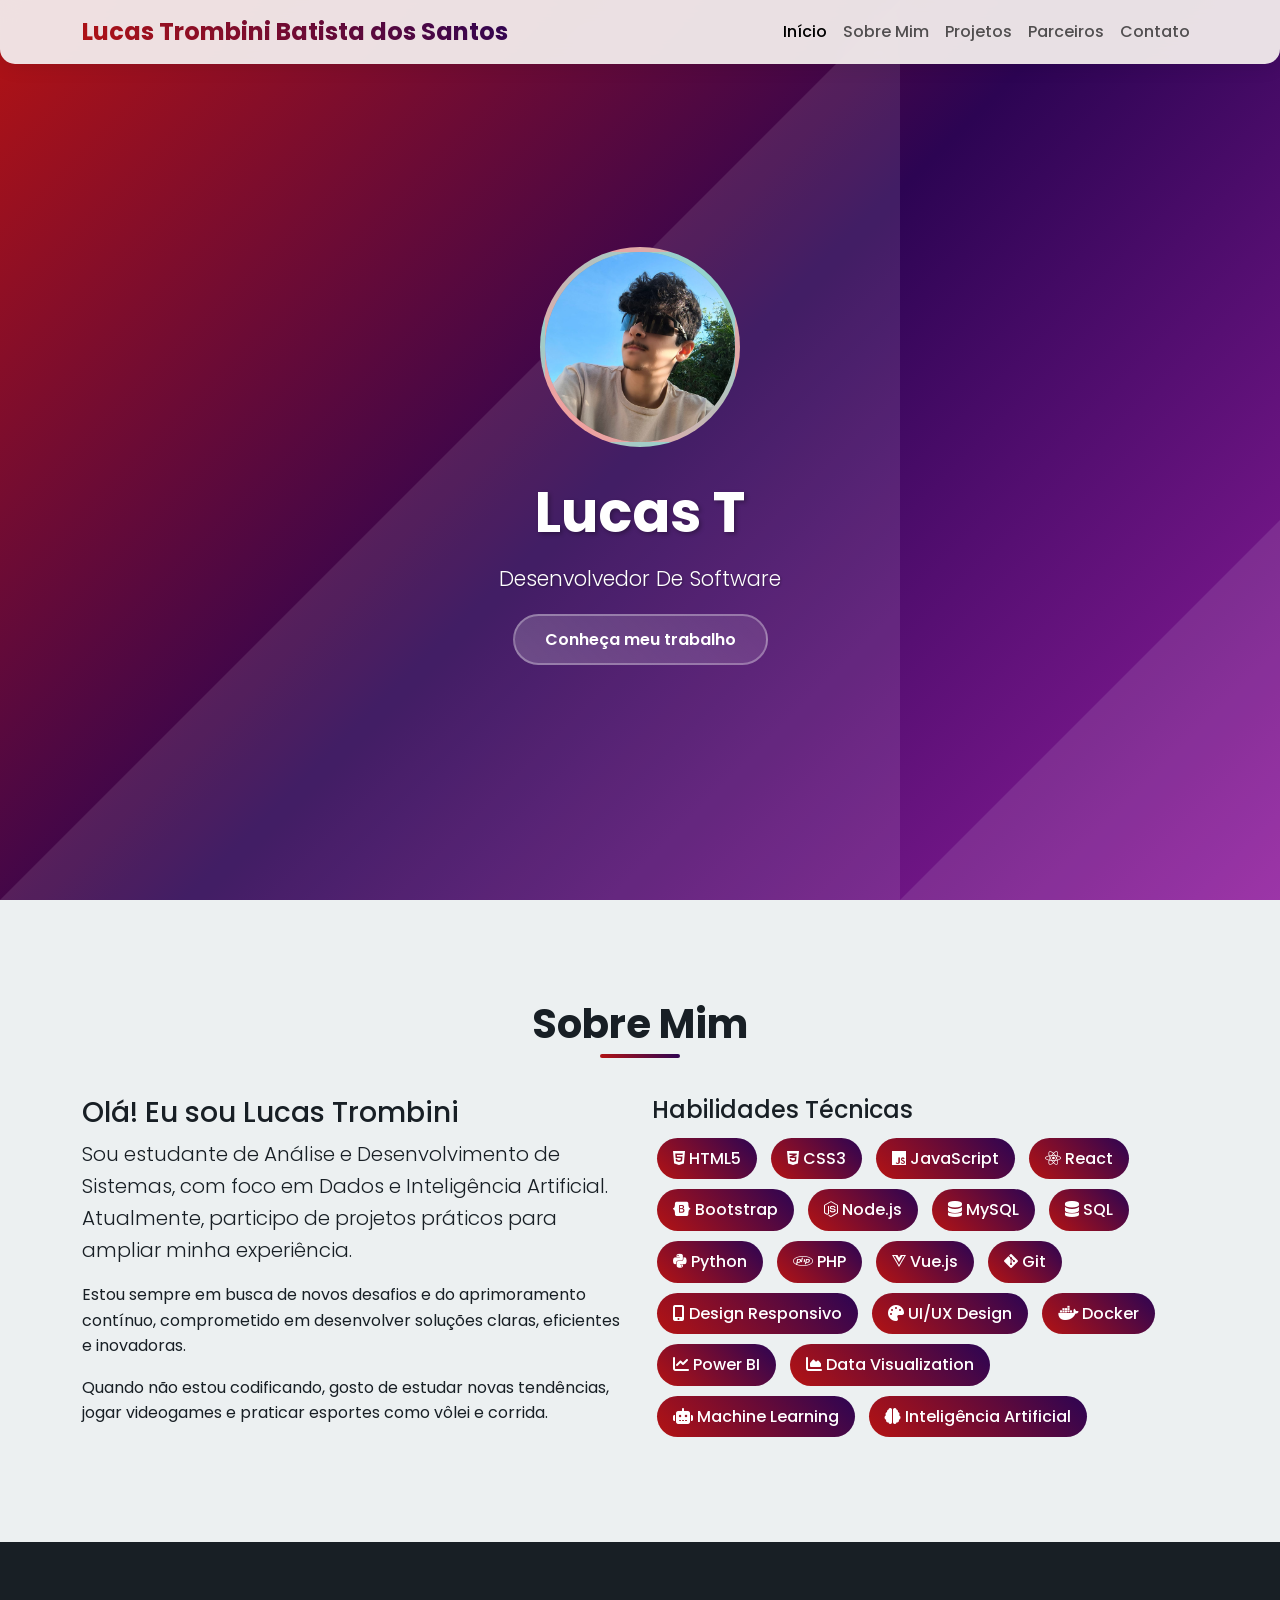
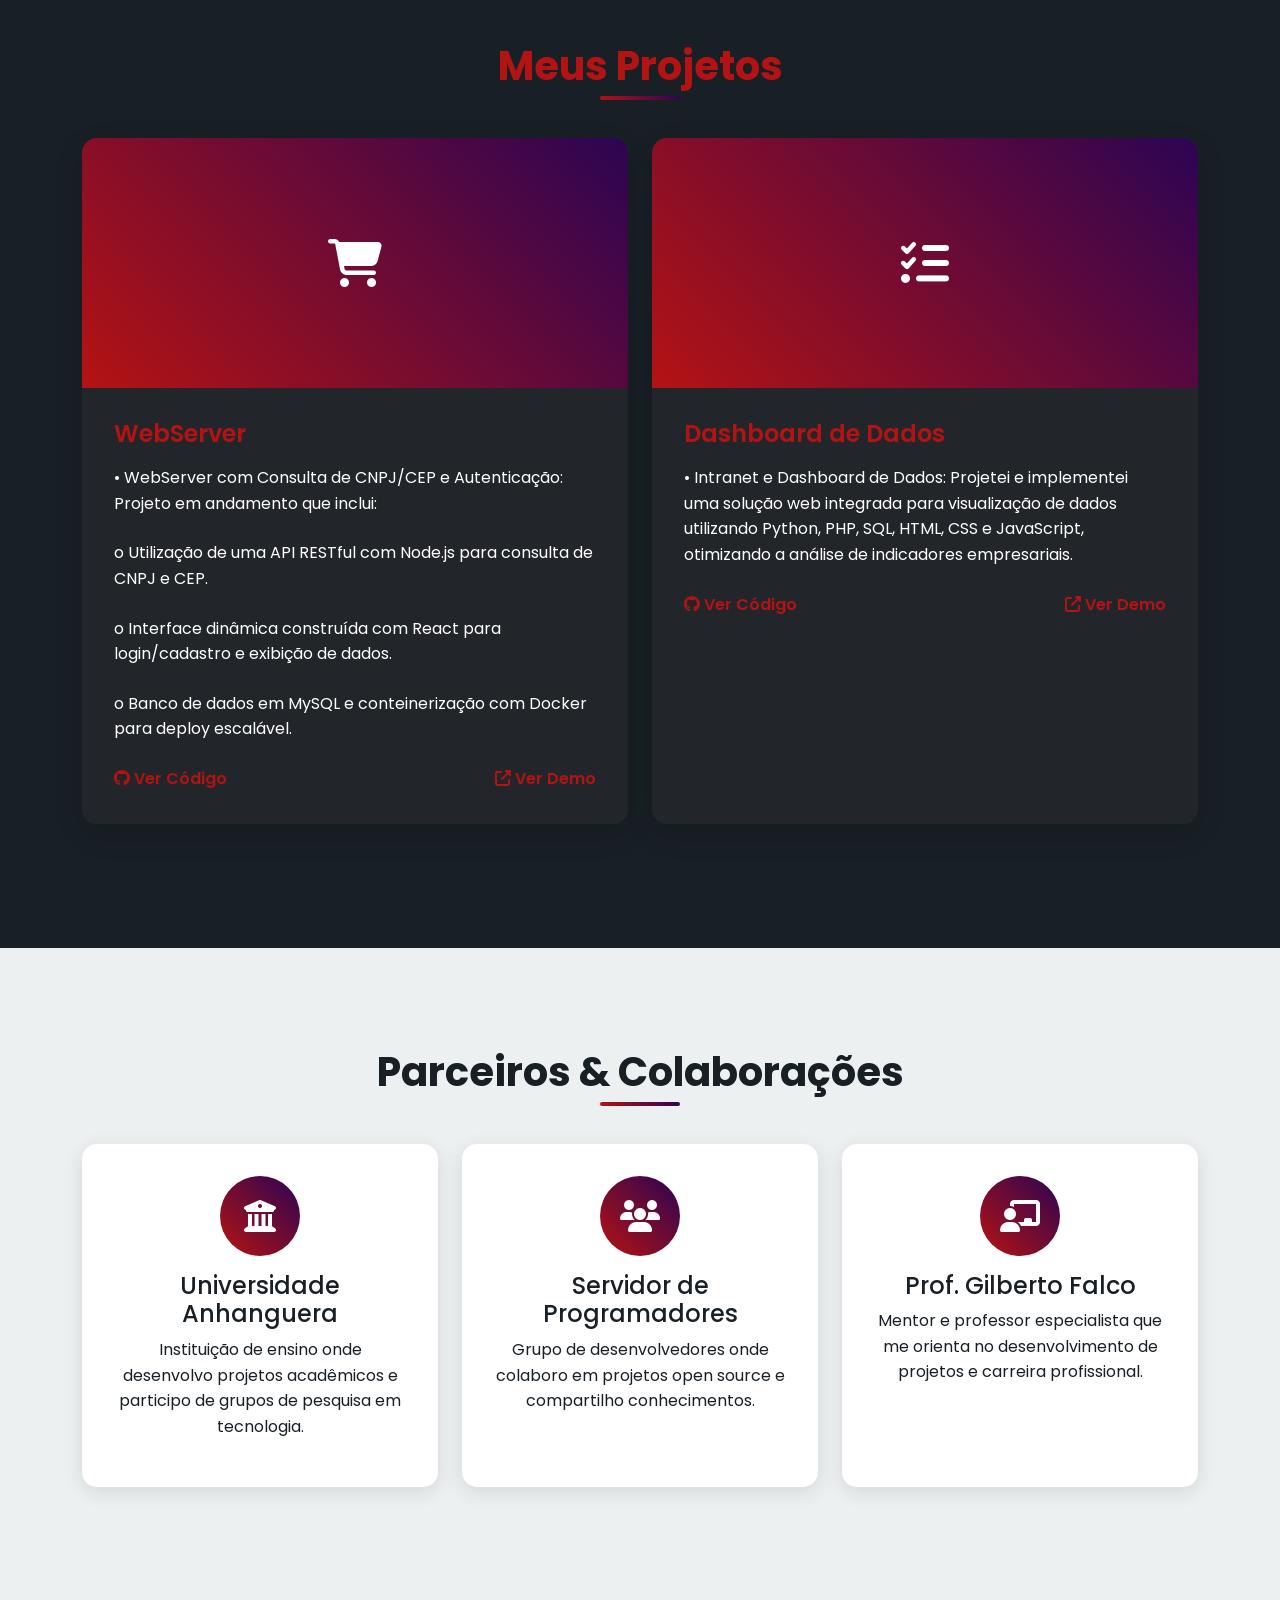
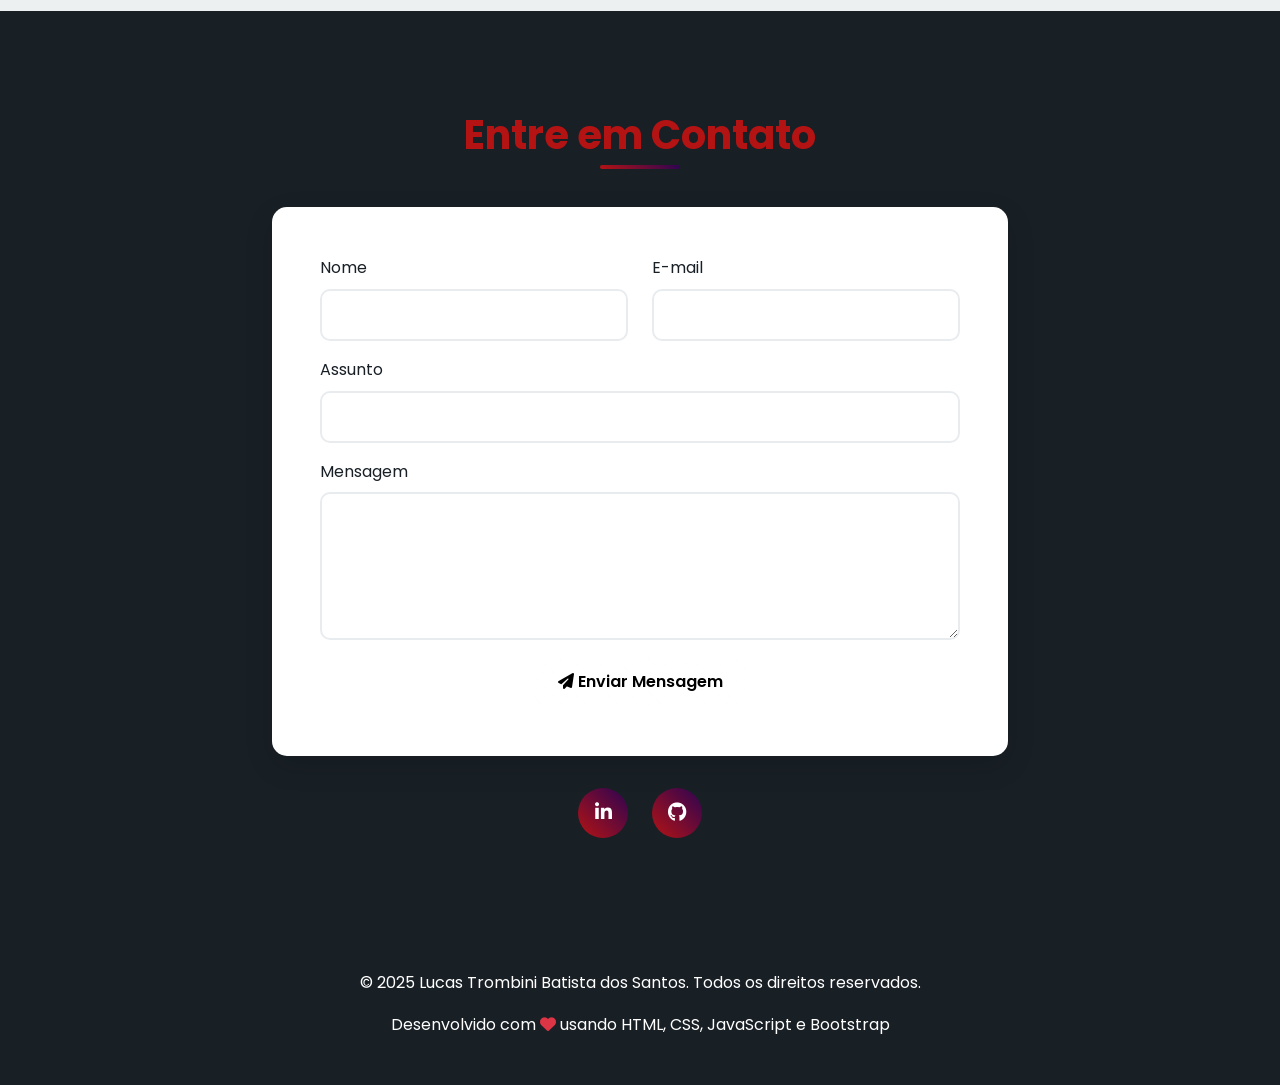
==== index.html @ 1278a18d "Titulos melhores" ====
<!DOCTYPE html>
<html lang="pt-BR">
<head>
    <meta charset="UTF-8">
    <meta name="viewport" content="width=device-width, initial-scale=1.0">
    
    <link rel="shortcut icon" type="imagex/jpeg" href="icone.jpeg">
    <title>LucasTrombiniBatista</title>
    
    <!-- Bootstrap CSS -->
    <link href="https://cdnjs.cloudflare.com/ajax/libs/bootstrap/5.3.0/css/bootstrap.min.css" rel="stylesheet">
    <!-- Font Awesome Icons -->
    <link href="https://cdnjs.cloudflare.com/ajax/libs/font-awesome/6.4.0/css/all.min.css" rel="stylesheet">
    <!-- Google Fonts -->
    <link href="https://fonts.googleapis.com/css2?family=Poppins:wght@300;400;600;700&display=swap" rel="stylesheet">
    
    <link rel="stylesheet" href="styles.css">
    
</head>
<body>
    <!-- Navbar -->
    <nav class="navbar navbar-expand-lg fixed-top">
        <div class="container">
            <a class="navbar-brand" href="#inicio">Lucas Trombini Batista dos Santos</a>
            <button class="navbar-toggler" type="button" data-bs-toggle="collapse" data-bs-target="#navbarNav">
                <span class="navbar-toggler-icon"></span>
            </button>
            <div class="collapse navbar-collapse" id="navbarNav">
                <ul class="navbar-nav ms-auto">
                    <li class="nav-item">
                        <a class="nav-link" href="#inicio">Início</a>
                    </li>
                    <li class="nav-item">
                        <a class="nav-link" href="#sobre">Sobre Mim</a>
                    </li>
                    <li class="nav-item">
                        <a class="nav-link" href="#projetos">Projetos</a>
                    </li>
                    <li class="nav-item">
                        <a class="nav-link" href="#parceiros">Parceiros</a>
                    </li>
                    <li class="nav-item">
                        <a class="nav-link" href="#contato">Contato</a>
                    </li>
                </ul>
            </div>
        </div>
    </nav>

    <!-- Hero Section -->
    <section id="inicio" class="hero">
        <div class="container">
            <div class="hero-content">
                <div class="avatar"> <img src="icone.jpeg" alt="Lucas Trombini" style="width: 100%; height: 100%; object-fit: cover; border-radius: 50%;"> </div>
                <h1>Lucas Trombini Batista dos Santos</h1>
                <p class="lead">Desenvolvedor De Software</p>
                <a href="#sobre" class="btn-custom-w">Conheça meu trabalho</a>
            </div>
        </div>
    </section>

    <!-- About Section -->
    <section id="sobre" class="about">
        <div class="container">
            <h2 class="section-title fade-in">Sobre Mim</h2>
            <div class="row align-items-center">
                <div class="col-lg-6 fade-in">
                    <h3>Olá! Eu sou Lucas Trombini </h3>
                    <p class="lead">Sou estudante de Análise e Desenvolvimento de Sistemas, com foco em Dados e 
                                Inteligência Artificial. Atualmente, participo de projetos práticos para ampliar minha experiência.
                                </p>
                    <p>Estou sempre em busca de novos desafios e do aprimoramento contínuo, comprometido em 
                        desenvolver soluções claras, eficientes e inovadoras.</p>
                    <p>Quando não estou codificando, gosto de estudar novas tendências, jogar videogames e praticar esportes como vôlei e corrida.</p>
                </div>
                <div class="col-lg-6 fade-in">
                    <h4>Habilidades Técnicas</h4>
                    <div class="skills-container">
                        <span class="skill-badge"><i class="fab fa-html5"></i> HTML5</span>
                        <span class="skill-badge"><i class="fab fa-css3-alt"></i> CSS3</span>
                        <span class="skill-badge"><i class="fab fa-js"></i> JavaScript</span>
                        <span class="skill-badge"><i class="fab fa-react"></i> React</span>
                        <span class="skill-badge"><i class="fab fa-bootstrap"></i> Bootstrap</span>
                        <span class="skill-badge"><i class="fab fa-node-js"></i> Node.js</span>
                        <span class="skill-badge"><i class="fas fa-database"></i> MySQL</span>
                        <span class="skill-badge"><i class="fas fa-database"></i> SQL</span>
                        <span class="skill-badge"><i class="fab fa-python"></i> Python</span>
                        <span class="skill-badge"><i class="fab fa-php"></i> PHP</span>
                        <span class="skill-badge"><i class="fab fa-vuejs"></i> Vue.js</span>
                        <span class="skill-badge"><i class="fab fa-git-alt"></i> Git</span>
                        <span class="skill-badge"><i class="fas fa-mobile-alt"></i> Design Responsivo</span>
                        <span class="skill-badge"><i class="fas fa-palette"></i> UI/UX Design</span>
                        <span class="skill-badge"><i class="fa-brands fa-docker"></i> Docker</span>
                        <span class="skill-badge"><i class="fas fa-chart-line"></i> Power BI</span>
                        <span class="skill-badge"><i class="fas fa-chart-area"></i> Data Visualization</span>
                        <span class="skill-badge"><i class="fas fa-robot"></i> Machine Learning</span>
                        <span class="skill-badge"><i class="fas fa-brain"></i> Inteligência Artificial</span>

                    </div>
                </div>
            </div>
        </div>
    </section>

    <!-- Projects Section -->
    <section id="projetos" class="projects">
        <div class="container">
            <h2 class="section-title fade-in-w">Meus Projetos</h2>
            <div class="row">
                <div class="col-lg-6 mb-4 fade-in">
                    <div class="project-card">
                        <div class="project-image">
                            <i class="fas fa-shopping-cart"></i>
                        </div>
                        <div class="project-content">
                            <h3 class="project-title">WebServer</h3>
                            <p class="project-description">
                                • WebServer com Consulta de CNPJ/CEP e Autenticação: Projeto em andamento que inclui: 
                                <p class="project-description-form">o Utilização de uma API RESTful com Node.js para consulta de CNPJ e CEP.</p> 
                                <p class="project-description-form">o Interface dinâmica construída com React para login/cadastro e exibição de dados.</p> 
                                <p class="project-description-form">o Banco de dados em MySQL e conteinerização com Docker para deploy escalável.</p>
                            </p>
                            <div class="d-flex justify-content-between">
                                <a href="#" class="project-link"><i class="fab fa-github"></i> Ver Código</a>
                                <a href="#" class="project-link"><i class="fas fa-external-link-alt"></i> Ver Demo</a>
                            </div>
                        </div>
                    </div>
                </div>
                <div class="col-lg-6 mb-4 fade-in">
                    <div class="project-card">
                        <div class="project-image">
                            <i class="fas fa-tasks"></i>
                        </div>
                        <div class="project-content">
                            <h3 class="project-title">Dashboard de Dados</h3>
                            <p class="project-description">
                                • Intranet e Dashboard de Dados: Projetei e implementei uma solução web integrada para 
visualização de dados utilizando Python, PHP, SQL, HTML, CSS e JavaScript, otimizando a 
análise de indicadores empresariais. </p>
                            <div class="d-flex justify-content-between">
                                <a href="#" class="project-link"><i class="fab fa-github"></i> Ver Código</a>
                                <a href="#" class="project-link"><i class="fas fa-external-link-alt"></i> Ver Demo</a>
                            </div>
                        </div>
                    </div>
                </div>
            </div>
        </div>
    </section>

    <!-- Partners Section -->
    <section id="parceiros" class="partners">
        <div class="container">
            <h2 class="section-title fade-in">Parceiros & Colaborações</h2>
            <div class="row">
                <div class="col-lg-4 col-md-6 mb-4 fade-in">
                    <div class="partner-card">
                        <div class="partner-logo">
                            <i class="fas fa-university"></i>
                        </div>
                        <h4>Universidade Anhanguera</h4>
                        <p>Instituição de ensino onde desenvolvo projetos acadêmicos e participo de grupos de pesquisa em tecnologia.</p>
                    </div>
                </div>
                <div class="col-lg-4 col-md-6 mb-4 fade-in">
                    <div class="partner-card">
                        <div class="partner-logo">
                            <i class="fas fa-users"></i>
                        </div>
                        <h4>Servidor de Programadores</h4>
                        <p>Grupo de desenvolvedores onde colaboro em projetos open source e compartilho conhecimentos.</p>
                    </div>
                </div>
                <div class="col-lg-4 col-md-6 mb-4 fade-in">
                    <div class="partner-card">
                        <div class="partner-logo">
                            <i class="fas fa-chalkboard-teacher"></i>
                        </div>
                        <h4>Prof. Gilberto Falco</h4>
                        <p>Mentor e professor especialista que me orienta no desenvolvimento de projetos e carreira profissional.</p>
                    </div>
                </div>
            </div>
        </div>
    </section>

    <!-- Contact Section -->
    <section id="contato" class="contact">
        <div class="container">
            <h2 class="section-title fade-in-w">Entre em Contato</h2>
            <div class="row justify-content-center">
                <div class="col-lg-8 fade-in">
                    <div class="contact-form">
                        <form id="contactForm">
                            <div class="row">
                                <div class="col-md-6 mb-3">
                                    <label for="nome" class="form-label">Nome</label>
                                    <input type="text" class="form-control" id="nome" required>
                                </div>
                                <div class="col-md-6 mb-3">
                                    <label for="email" class="form-label">E-mail</label>
                                    <input type="email" class="form-control" id="email" required>
                                </div>
                            </div>
                            <div class="mb-3">
                                <label for="assunto" class="form-label">Assunto</label>
                                <input type="text" class="form-control" id="assunto" required>
                            </div>
                            <div class="mb-3">
                                <label for="mensagem" class="form-label">Mensagem</label>
                                <textarea class="form-control" id="mensagem" rows="5" required></textarea>
                            </div>
                            <div class="text-center">
                                <button type="submit" class="btn btn-custom">
                                    <i class="fas fa-paper-plane"></i> Enviar Mensagem
                                </button>
                            </div>
                        </form>
                    </div>
                    
                    <div class="social-links">
                        <a href="https://www.linkedin.com/in/lucastrombinibatistadossantos/" class="social-link" title="LinkedIn">
                            <i class="fab fa-linkedin-in"></i>
                        </a>
                        <a href="https://github.com/LucasTrombiniBatista" class="social-link" title="GitHub">
                            <i class="fab fa-github"></i>
                        </a>
                    </div>
                </div>
            </div>
        </div>
    </section>

    <!-- Footer -->
    <footer class="footer">
        <div class="container">
            <div class="row">
                <div class="col-12">
                    <p>&copy; 2025 Lucas Trombini Batista dos Santos. Todos os direitos reservados.</p>
                    <p>Desenvolvido com <i class="fas fa-heart text-danger"></i> usando HTML, CSS, JavaScript e Bootstrap</p>
                </div>
            </div>
        </div>
    </footer>

    <!-- Bootstrap JS -->
    <script src="https://cdnjs.cloudflare.com/ajax/libs/bootstrap/5.3.0/js/bootstrap.bundle.min.js"></script>
    
    <script src="script.js"></script>
</body>
</html>
---- styles.css ----
/* CSS for the Portfolio Website */
        :root {
            --primary-color: #b41313;
            --secondary-color: #2c0453;
            --accent-color: #911e9e;
            --dark-color: #181f25;
            --dark-color-2: #22262b;
            --light-color: #ecf0f1;
        }

        * {
            scroll-behavior: smooth;
        }

        body {
            font-family: 'Poppins', sans-serif;
            line-height: 1.6;
            color: var(--dark-color);
            background: var(--dark-color);
        }


        .btn-custom-w{
            background: linear-gradient(45deg, rgba(255, 255, 255, 0.2), rgba(255, 255, 255, 0.1));
            border: 2px solid rgba(255, 255, 255, 0.3);
            color: rgb(255, 255, 255);
            padding: 12px 30px;
            border-radius: 50px;
            font-weight: 600;
            text-decoration: none;
            transition: all 0.3s ease;
            backdrop-filter: blur(10px);
        }

        .btn-custom-w:hover {
            background: rgba(255, 255, 255, 0.2);
            transform: translateY(-2px);
            box-shadow: 0 10px 25px rgba(0, 0, 0, 0.2);
            color: rgb(255, 255, 255);
        }

        div.project-card.p{
            margin-bottom: 1.5rem;
            color: #ffffff;
        }
        .project-description-form{
            margin-bottom: 1.5rem;
            color: #ffffff;
        }


        /* Navbar Styles */
        .navbar {
            transition: all 0.3s ease;
            backdrop-filter: blur(10px);
            background: rgba(243, 237, 237, 0.95) !important;
            box-shadow: 0 2px 20px rgba(0, 0, 0, 0.1);
            border-radius: 0 0 15px 15px;
        }

        .navbar-brand {
            font-weight: 700;
            font-size: 1.5rem;
            background: linear-gradient(45deg, var(--primary-color), var(--secondary-color));
            -webkit-background-clip: text;
            background-clip: text;
            -webkit-text-fill-color: transparent;
        }

        .nav-link {
            font-weight: 500;
            transition: color 0.3s ease;
            position: relative;
        }

        .nav-link:hover {
            color: var(--primary-color) !important;
        }

        .nav-link::after {
            content: '';
            position: absolute;
            bottom: 0;
            left: 50%;
            width: 0;
            height: 2px;
            background: linear-gradient(45deg, var(--primary-color), var(--secondary-color));
            transition: all 0.3s ease;
            transform: translateX(-50%);
        }

        .nav-link:hover::after {
            width: 100%;
        }

        /* Hero Section */
        .hero {
            min-height: 100vh;
            background: linear-gradient(135deg, var(--primary-color), var(--secondary-color), var(--accent-color));
            display: flex;
            align-items: center;
            position: relative;
            overflow: hidden;
        }

        .hero::before {
            content: '';
            position: absolute;
            top: 0;
            left: 0;
            right: 0;
            bottom: 0;
            background: url('data:image/svg+xml,<svg xmlns="http://www.w3.org/2000/svg" viewBox="0 0 1000 1000"><polygon fill="rgba(255,255,255,0.1)" points="0,1000 1000,0 1000,1000"/></svg>');
            animation: float 20s ease-in-out infinite;
        }

        @keyframes float {
            0%, 100% { transform: translateY(0px) rotate(0deg); }
            50% { transform: translateY(-20px) rotate(180deg); }
        }

        .hero-content {
            position: relative;
            z-index: 2;
            text-align: center;
            color: white;
        }

        .avatar {
            width: 200px;
            height: 200px;
            border-radius: 50%;
            border: 5px solid rgba(255, 255, 255, 0.3);
            margin-bottom: 2rem;
            transition: transform 0.3s ease;
            background: linear-gradient(45deg, #ff6b6b, #4ecdc4);
            display: flex;
            align-items: center;
            justify-content: center;
            font-size: 4rem;
            color: white;
            margin: 0 auto 2rem;
        }

        .avatar:hover {
            transform: scale(1.1);
        }

        .hero h1 {
            font-size: 3.5rem;
            font-weight: 700;
            margin-bottom: 1rem;
            text-shadow: 2px 2px 4px rgba(0, 0, 0, 0.3);
        }

        .hero .lead {
            font-size: 1.3rem;
            margin-bottom: 2rem;
            text-shadow: 1px 1px 2px rgba(0, 0, 0, 0.3);
        }

        .btn-custom {
            background: linear-gradient(45deg, rgba(255, 255, 255, 0.2), rgba(255, 255, 255, 0.1));
            border: 2px solid rgba(255, 255, 255, 0.3);
            color: rgb(0, 0, 0);
            padding: 12px 30px;
            border-radius: 50px;
            font-weight: 600;
            text-decoration: none;
            transition: all 0.3s ease;
            backdrop-filter: blur(10px);
        }

        .btn-custom:hover {
            background: rgba(255, 255, 255, 0.2);
            transform: translateY(-2px);
            box-shadow: 0 10px 25px rgba(0, 0, 0, 0.2);
            color: rgb(0, 0, 0);
        }

        /* Section Styles */
        .section-title {
            font-size: 2.5rem;
            font-weight: 700;
            text-align: center;
            margin-bottom: 3rem;
            position: relative;
        }

        .section-title::after {
            content: '';
            position: absolute;
            bottom: -10px;
            left: 50%;
            transform: translateX(-50%);
            width: 80px;
            height: 4px;
            background: linear-gradient(45deg, var(--primary-color), var(--secondary-color));
            border-radius: 2px;
        }


        .section-title.fade-in-w{
            color : var(--primary-color);
        }

        /* About Section */
        .about {
            padding: 100px 0;
            background: var(--light-color);
        }

        .skill-badge {
            background: linear-gradient(45deg, var(--primary-color), var(--secondary-color));
            color: white;
            padding: 8px 16px;
            border-radius: 25px;
            margin: 5px;
            display: inline-block;
            font-weight: 500;
            transition: transform 0.3s ease;
        }

        .skill-badge:hover {
            transform: translateY(-2px);
        }

        /* Projects Section */
        .projects {
            padding: 100px 0;
        }

        .project-card {
            background: var(--dark-color-2);
            border-radius: 15px;
            box-shadow: 0 10px 30px rgba(0, 0, 0, 0.1);
            transition: all 0.3s ease;
            overflow: hidden;
            height: 100%;
        }

        .project-card:hover {
            transform: translateY(-10px);
            box-shadow: 0 20px 40px rgba(0, 0, 0, 0.15);
        }

        .project-image {
            height: 250px;
            background: linear-gradient(45deg, var(--primary-color), var(--secondary-color));
            display: flex;
            align-items: center;
            justify-content: center;
            color: white;
            font-size: 3rem;
        }

        .project-content {
            padding: 2rem;
            background: var(--dark-color-2);
        }

        .project-title {
            font-size: 1.5rem;
            font-weight: 600;
            margin-bottom: 1rem;
            color: var(--primary-color);
        }

        .project-description {
            color: #ffffff;
            margin-bottom: 1.5rem;
        }

        .project-link {
            color: var(--primary-color);
            text-decoration: none;
            font-weight: 600;
            transition: color 0.3s ease;
        }

        .project-link:hover {
            color: var(--secondary-color);
        }

        /* Partners Section */
        .partners {
            padding: 100px 0;
            background: var(--light-color);
        }

        .partner-card {
            background: white;
            padding: 2rem;
            border-radius: 15px;
            text-align: center;
            box-shadow: 0 5px 20px rgba(0, 0, 0, 0.1);
            transition: transform 0.3s ease;
            height: 100%;
        }

        .partner-card:hover {
            transform: translateY(-5px);
        }

        .partner-logo {
            width: 80px;
            height: 80px;
            background: linear-gradient(45deg, var(--primary-color), var(--secondary-color));
            border-radius: 50%;
            display: flex;
            align-items: center;
            justify-content: center;
            margin: 0 auto 1rem;
            color: white;
            font-size: 2rem;
        }

        /* Contact Section */
        .contact {
            padding: 100px 0;
        }

        .contact-form {
            background: white;
            padding: 3rem;
            border-radius: 15px;
            box-shadow: 0 10px 30px rgba(0, 0, 0, 0.1);
        }

        .form-control {
            border: 2px solid #e9ecef;
            border-radius: 10px;
            padding: 12px 15px;
            transition: border-color 0.3s ease;
        }

        .form-control:focus {
            border-color: var(--primary-color);
            box-shadow: 0 0 0 0.2rem rgba(102, 126, 234, 0.25);
        }

        .social-links {
            text-align: center;
            margin-top: 2rem;
        }

        .social-link {
            display: inline-block;
            width: 50px;
            height: 50px;
            background: linear-gradient(45deg, var(--primary-color), var(--secondary-color));
            color: white;
            border-radius: 50%;
            line-height: 50px;
            text-align: center;
            margin: 0 10px;
            text-decoration: none;
            transition: transform 0.3s ease;
            font-size: 1.2rem;
        }

        .social-link:hover {
            transform: translateY(-3px);
            color: white;
        }

        /* Footer */
        .footer {
            background: var(--dark-color);
            color: white;
            padding: 2rem 0;
            text-align: center;
        }

        /* Animations */
        .fade-in {
            opacity: 0;
            transform: translateY(30px);
            transition: all 0.8s ease;
        }

        .fade-in.visible {
            opacity: 1;
            transform: translateY(0);
        }



        /* Responsive */
        @media (max-width: 768px) {
            .hero h1 {
                font-size: 2.5rem;
            }
            
            .avatar {
                width: 150px;
                height: 150px;
                font-size: 3rem;
            }
            
            .section-title {
                font-size: 2rem;
            }
        }
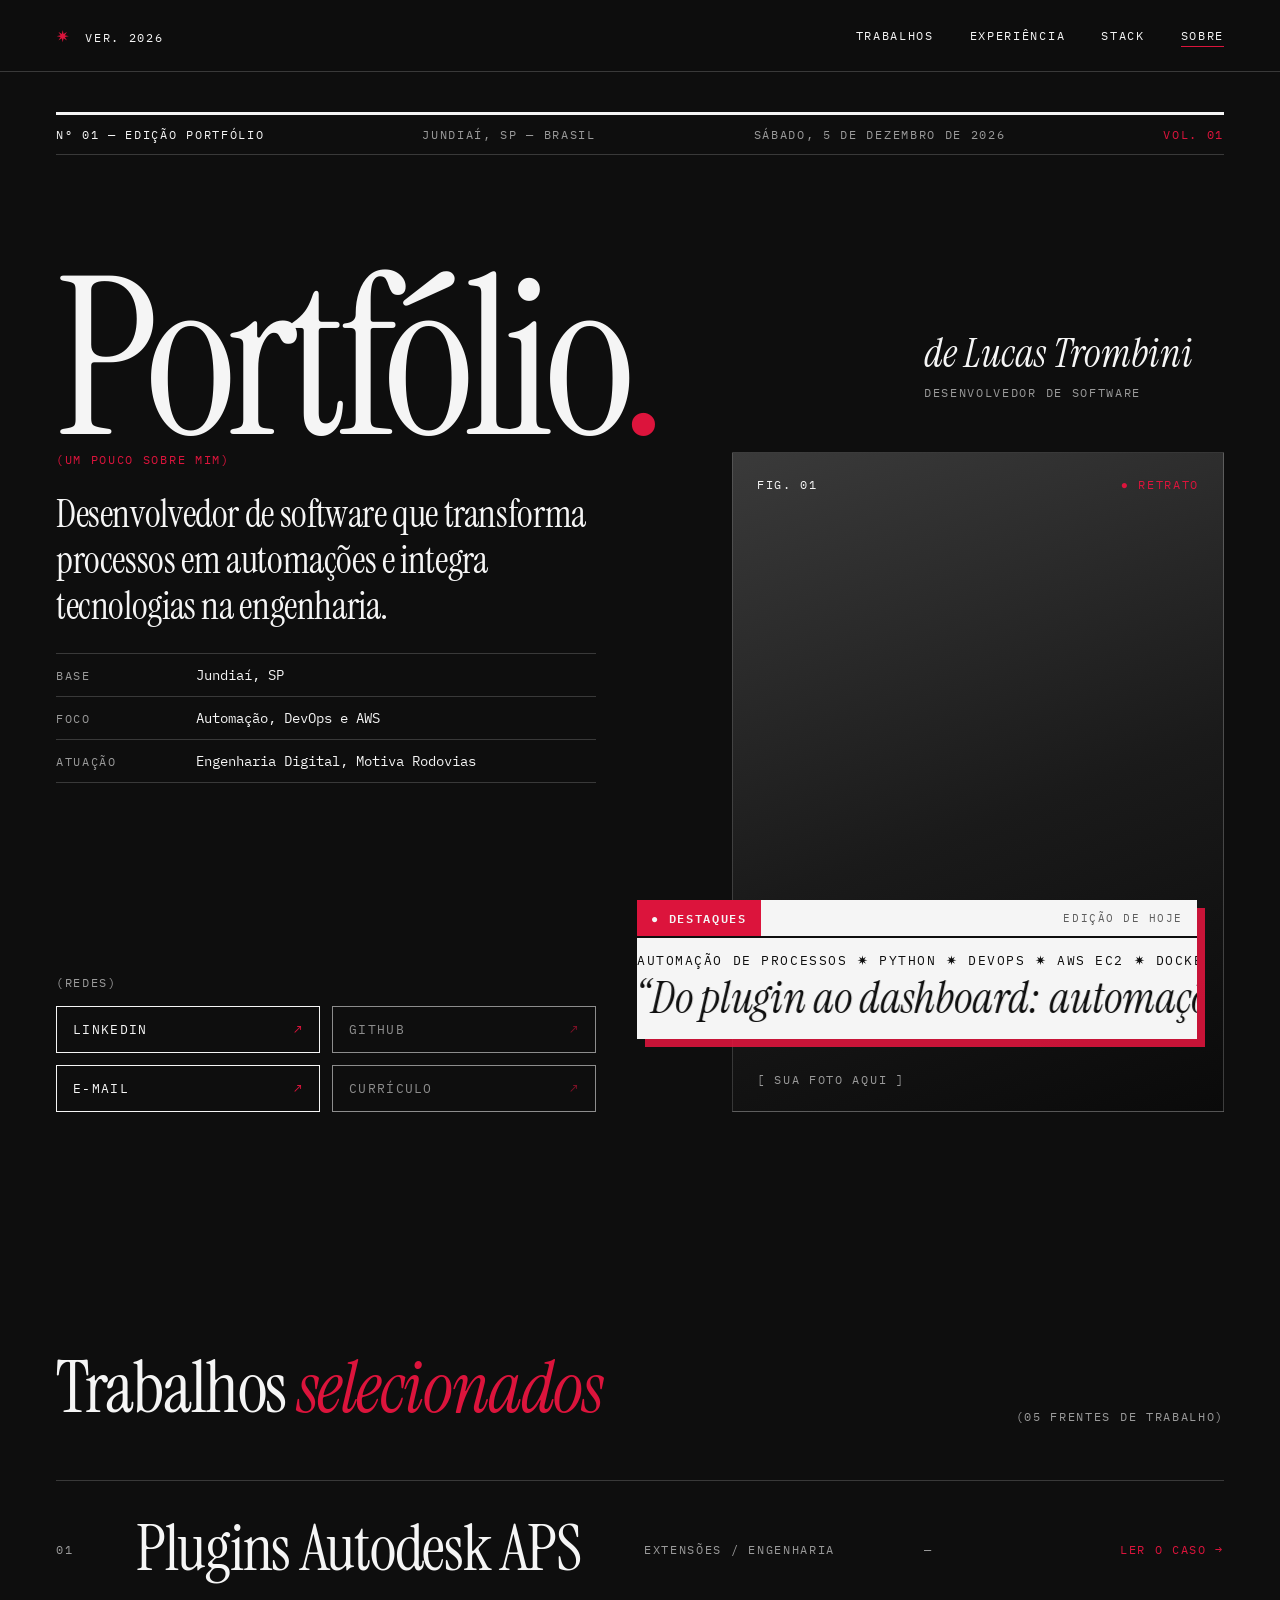
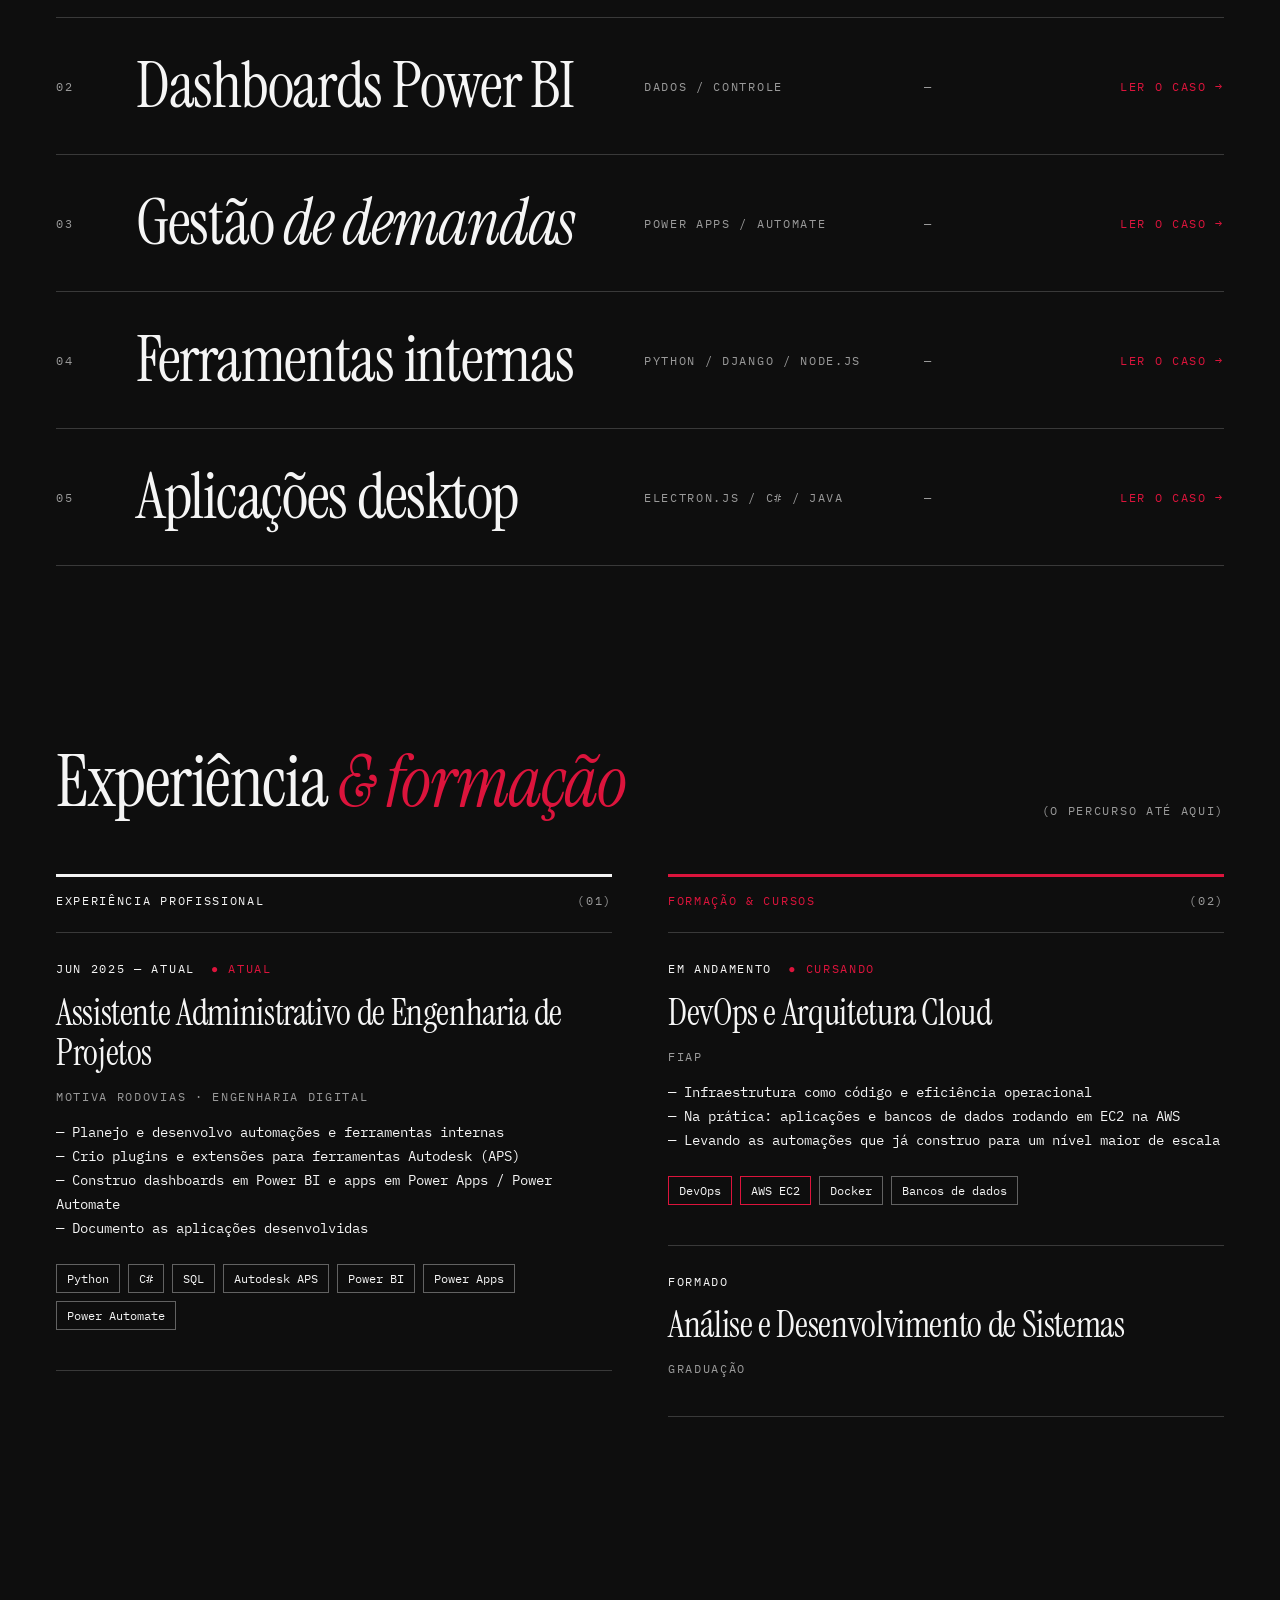
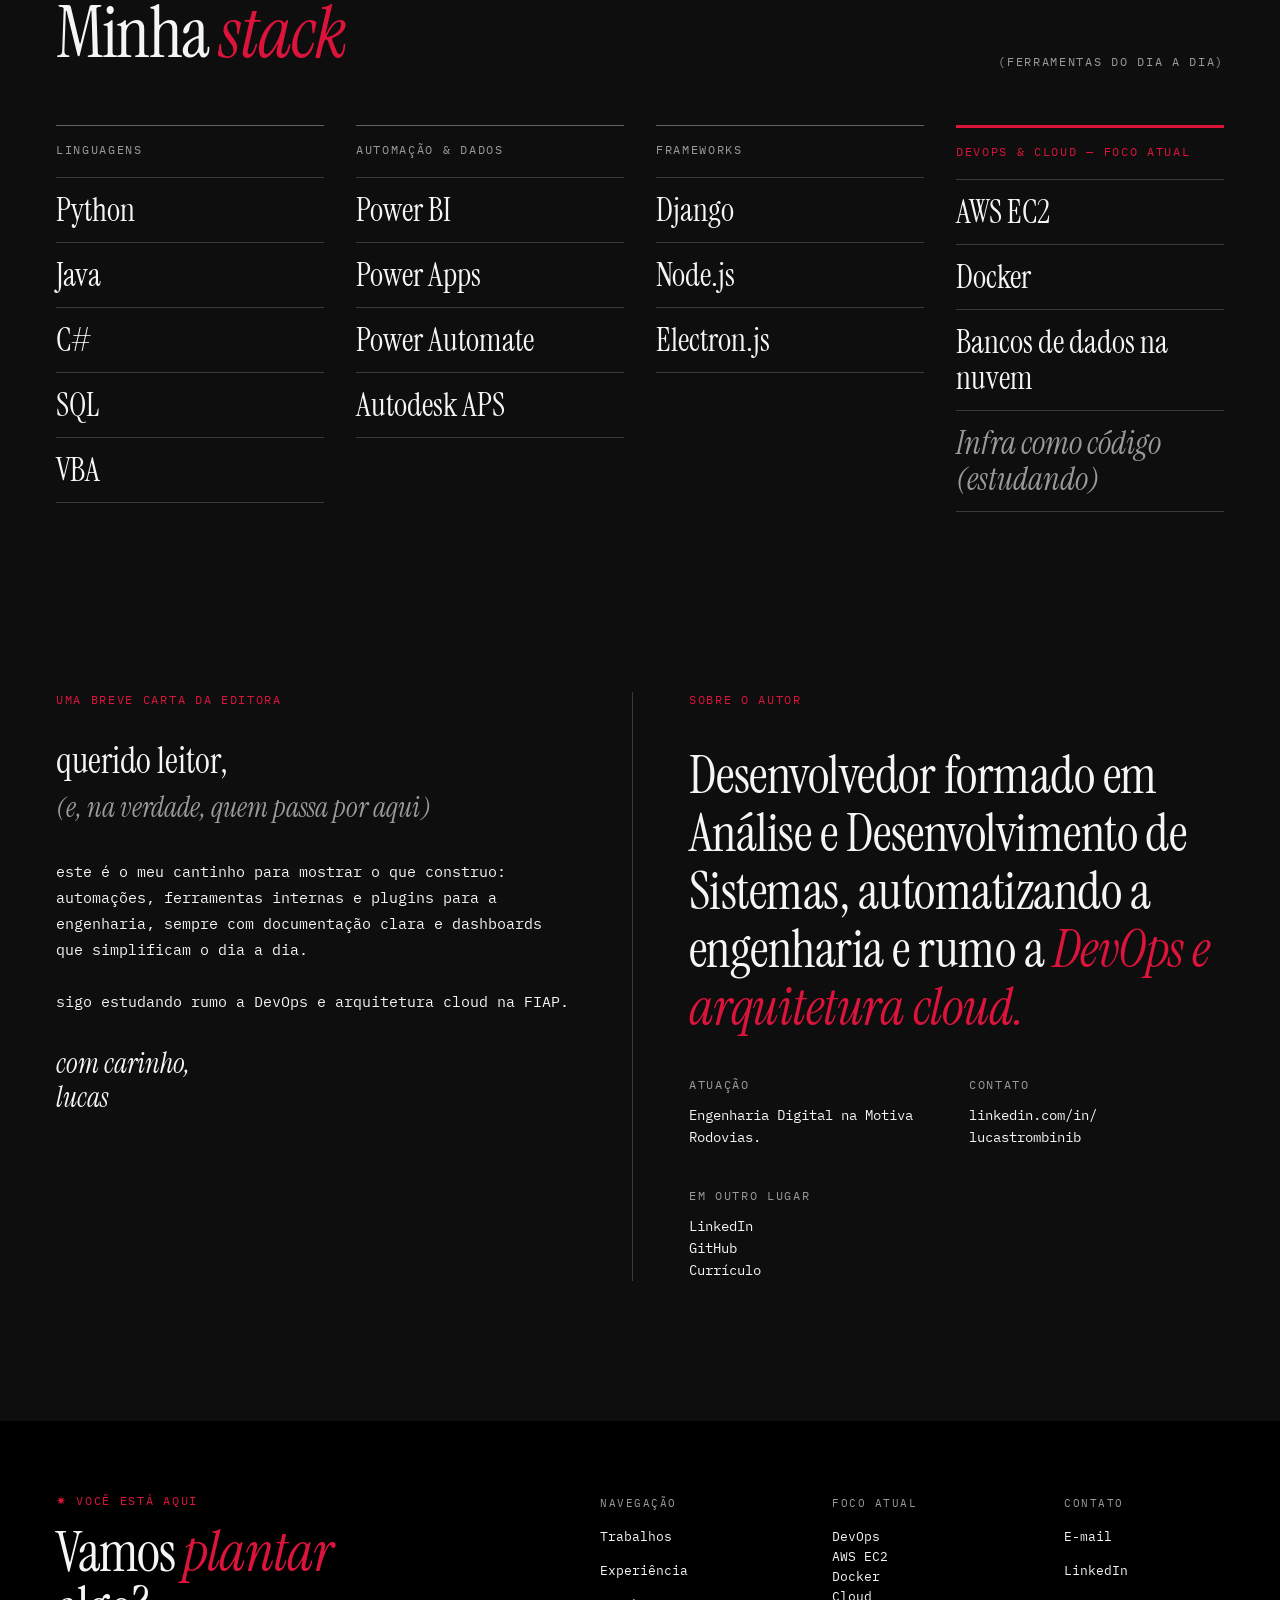
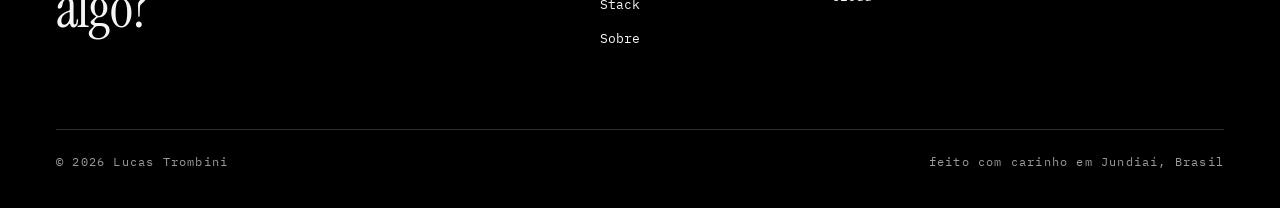
==== commit 187c83aa: "PortLusq" ====
--- a/index.html
+++ b/index.html
@@ -1,252 +1,225 @@
-<!DOCTYPE html>
+<!doctype html>
 <html lang="pt-BR">
 <head>
-    <meta charset="UTF-8">
-    <meta name="viewport" content="width=device-width, initial-scale=1.0">
-    
-    <link rel="shortcut icon" type="imagex/jpeg" href="icone.jpeg">
-    <title>LucasTrombiniBatista</title>
-    
-    <!-- Bootstrap CSS -->
-    <link href="https://cdnjs.cloudflare.com/ajax/libs/bootstrap/5.3.0/css/bootstrap.min.css" rel="stylesheet">
-    <!-- Font Awesome Icons -->
-    <link href="https://cdnjs.cloudflare.com/ajax/libs/font-awesome/6.4.0/css/all.min.css" rel="stylesheet">
-    <!-- Google Fonts -->
-    <link href="https://fonts.googleapis.com/css2?family=Poppins:wght@300;400;600;700&display=swap" rel="stylesheet">
-    
-    <link rel="stylesheet" href="styles.css">
-    
+  <meta charset="utf-8">
+  <meta name="viewport" content="width=device-width, initial-scale=1">
+  <title>Lucas Trombini — Portfólio</title>
+  <meta name="description" content="Portfólio de Lucas Trombini, desenvolvedor de software em Jundiaí/SP. Automações, engenharia digital, DevOps e AWS.">
+  <link rel="preconnect" href="https://fonts.googleapis.com">
+  <link rel="preconnect" href="https://fonts.gstatic.com" crossorigin>
+  <link href="https://fonts.googleapis.com/css2?family=IBM+Plex+Mono:wght@400;500;600&family=Instrument+Serif:ital@0;1&display=swap" rel="stylesheet">
+  <link rel="stylesheet" href="styles.css">
 </head>
 <body>
-    <!-- Navbar -->
-    <nav class="navbar navbar-expand-lg fixed-top">
-        <div class="container">
-            <a class="navbar-brand" href="#inicio">Lucas Trombini Batista dos Santos</a>
-            <button class="navbar-toggler" type="button" data-bs-toggle="collapse" data-bs-target="#navbarNav">
-                <span class="navbar-toggler-icon"></span>
-            </button>
-            <div class="collapse navbar-collapse" id="navbarNav">
-                <ul class="navbar-nav ms-auto">
-                    <li class="nav-item">
-                        <a class="nav-link" href="#inicio">Início</a>
-                    </li>
-                    <li class="nav-item">
-                        <a class="nav-link" href="#sobre">Sobre Mim</a>
-                    </li>
-                    <li class="nav-item">
-                        <a class="nav-link" href="#projetos">Projetos</a>
-                    </li>
-                    <li class="nav-item">
-                        <a class="nav-link" href="#parceiros">Parceiros</a>
-                    </li>
-                    <li class="nav-item">
-                        <a class="nav-link" href="#contato">Contato</a>
-                    </li>
-                </ul>
-            </div>
-        </div>
+  <header class="header" id="topo">
+    <a class="logo" href="#topo"><span class="accent">✷</span> ver. 2026</a>
+    <nav class="nav" aria-label="Principal">
+      <a href="#trabalhos">Trabalhos</a>
+      <a href="#experiencia">Experiência</a>
+      <a href="#stack">Stack</a>
+      <a href="#sobre">Sobre</a>
     </nav>
-
-    <!-- Hero Section -->
-    <section id="inicio" class="hero">
-        <div class="container">
-            <div class="hero-content">
-                <div class="avatar"> <img src="icone.jpeg" alt="Lucas Trombini" style="width: 100%; height: 100%; object-fit: cover; border-radius: 50%;"> </div>
-                <h1>Lucas Trombini Batista dos Santos</h1>
-                <p class="lead">Desenvolvedor De Software</p>
-                <a href="#sobre" class="btn-custom-w">Conheça meu trabalho</a>
-            </div>
-        </div>
-    </section>
-
-    <!-- About Section -->
-    <section id="sobre" class="about">
-        <div class="container">
-            <h2 class="section-title fade-in">Sobre Mim</h2>
-            <div class="row align-items-center">
-                <div class="col-lg-6 fade-in">
-                    <h3>Olá! Eu sou Lucas Trombini </h3>
-                    <p class="lead">Sou estudante de Análise e Desenvolvimento de Sistemas, com foco em Dados e 
-                                Inteligência Artificial. Atualmente, participo de projetos práticos para ampliar minha experiência.
-                                </p>
-                    <p>Estou sempre em busca de novos desafios e do aprimoramento contínuo, comprometido em 
-                        desenvolver soluções claras, eficientes e inovadoras.</p>
-                    <p>Quando não estou codificando, gosto de estudar novas tendências, jogar videogames e praticar esportes como vôlei e corrida.</p>
-                </div>
-                <div class="col-lg-6 fade-in">
-                    <h4>Habilidades Técnicas</h4>
-                    <div class="skills-container">
-                        <span class="skill-badge"><i class="fab fa-html5"></i> HTML5</span>
-                        <span class="skill-badge"><i class="fab fa-css3-alt"></i> CSS3</span>
-                        <span class="skill-badge"><i class="fab fa-js"></i> JavaScript</span>
-                        <span class="skill-badge"><i class="fab fa-react"></i> React</span>
-                        <span class="skill-badge"><i class="fab fa-bootstrap"></i> Bootstrap</span>
-                        <span class="skill-badge"><i class="fab fa-node-js"></i> Node.js</span>
-                        <span class="skill-badge"><i class="fas fa-database"></i> MySQL</span>
-                        <span class="skill-badge"><i class="fas fa-database"></i> SQL</span>
-                        <span class="skill-badge"><i class="fab fa-python"></i> Python</span>
-                        <span class="skill-badge"><i class="fab fa-php"></i> PHP</span>
-                        <span class="skill-badge"><i class="fab fa-vuejs"></i> Vue.js</span>
-                        <span class="skill-badge"><i class="fab fa-git-alt"></i> Git</span>
-                        <span class="skill-badge"><i class="fas fa-mobile-alt"></i> Design Responsivo</span>
-                        <span class="skill-badge"><i class="fas fa-palette"></i> UI/UX Design</span>
-                        <span class="skill-badge"><i class="fa-brands fa-docker"></i> Docker</span>
-                        <span class="skill-badge"><i class="fas fa-chart-line"></i> Power BI</span>
-                        <span class="skill-badge"><i class="fas fa-chart-area"></i> Data Visualization</span>
-                        <span class="skill-badge"><i class="fas fa-robot"></i> Machine Learning</span>
-                        <span class="skill-badge"><i class="fas fa-brain"></i> Inteligência Artificial</span>
-
-                    </div>
-                </div>
-            </div>
-        </div>
-    </section>
-
-    <!-- Projects Section -->
-    <section id="projetos" class="projects">
-        <div class="container">
-            <h2 class="section-title fade-in-w">Meus Projetos</h2>
-            <div class="row">
-                <div class="col-lg-6 mb-4 fade-in">
-                    <div class="project-card">
-                        <div class="project-image">
-                            <i class="fas fa-shopping-cart"></i>
-                        </div>
-                        <div class="project-content">
-                            <h3 class="project-title">WebServer</h3>
-                            <p class="project-description">
-                                • WebServer com Consulta de CNPJ/CEP e Autenticação: Projeto em andamento que inclui: 
-                                <p class="project-description-form">o Utilização de uma API RESTful com Node.js para consulta de CNPJ e CEP.</p> 
-                                <p class="project-description-form">o Interface dinâmica construída com React para login/cadastro e exibição de dados.</p> 
-                                <p class="project-description-form">o Banco de dados em MySQL e conteinerização com Docker para deploy escalável.</p>
-                            </p>
-                            <div class="d-flex justify-content-between">
-                                <a href="#" class="project-link"><i class="fab fa-github"></i> Ver Código</a>
-                                <a href="#" class="project-link"><i class="fas fa-external-link-alt"></i> Ver Demo</a>
-                            </div>
-                        </div>
-                    </div>
-                </div>
-                <div class="col-lg-6 mb-4 fade-in">
-                    <div class="project-card">
-                        <div class="project-image">
-                            <i class="fas fa-tasks"></i>
-                        </div>
-                        <div class="project-content">
-                            <h3 class="project-title">Dashboard de Dados</h3>
-                            <p class="project-description">
-                                • Intranet e Dashboard de Dados: Projetei e implementei uma solução web integrada para 
-visualização de dados utilizando Python, PHP, SQL, HTML, CSS e JavaScript, otimizando a 
-análise de indicadores empresariais. </p>
-                            <div class="d-flex justify-content-between">
-                                <a href="#" class="project-link"><i class="fab fa-github"></i> Ver Código</a>
-                                <a href="#" class="project-link"><i class="fas fa-external-link-alt"></i> Ver Demo</a>
-                            </div>
-                        </div>
-                    </div>
-                </div>
-            </div>
-        </div>
-    </section>
-
-    <!-- Partners Section -->
-    <section id="parceiros" class="partners">
-        <div class="container">
-            <h2 class="section-title fade-in">Parceiros & Colaborações</h2>
-            <div class="row">
-                <div class="col-lg-4 col-md-6 mb-4 fade-in">
-                    <div class="partner-card">
-                        <div class="partner-logo">
-                            <i class="fas fa-university"></i>
-                        </div>
-                        <h4>Universidade Anhanguera</h4>
-                        <p>Instituição de ensino onde desenvolvo projetos acadêmicos e participo de grupos de pesquisa em tecnologia.</p>
-                    </div>
-                </div>
-                <div class="col-lg-4 col-md-6 mb-4 fade-in">
-                    <div class="partner-card">
-                        <div class="partner-logo">
-                            <i class="fas fa-users"></i>
-                        </div>
-                        <h4>Servidor de Programadores</h4>
-                        <p>Grupo de desenvolvedores onde colaboro em projetos open source e compartilho conhecimentos.</p>
-                    </div>
-                </div>
-                <div class="col-lg-4 col-md-6 mb-4 fade-in">
-                    <div class="partner-card">
-                        <div class="partner-logo">
-                            <i class="fas fa-chalkboard-teacher"></i>
-                        </div>
-                        <h4>Prof. Gilberto Falco</h4>
-                        <p>Mentor e professor especialista que me orienta no desenvolvimento de projetos e carreira profissional.</p>
-                    </div>
-                </div>
-            </div>
-        </div>
-    </section>
-
-    <!-- Contact Section -->
-    <section id="contato" class="contact">
-        <div class="container">
-            <h2 class="section-title fade-in-w">Entre em Contato</h2>
-            <div class="row justify-content-center">
-                <div class="col-lg-8 fade-in">
-                    <div class="contact-form">
-                        <form id="contactForm">
-                            <div class="row">
-                                <div class="col-md-6 mb-3">
-                                    <label for="nome" class="form-label">Nome</label>
-                                    <input type="text" class="form-control" id="nome" required>
-                                </div>
-                                <div class="col-md-6 mb-3">
-                                    <label for="email" class="form-label">E-mail</label>
-                                    <input type="email" class="form-control" id="email" required>
-                                </div>
-                            </div>
-                            <div class="mb-3">
-                                <label for="assunto" class="form-label">Assunto</label>
-                                <input type="text" class="form-control" id="assunto" required>
-                            </div>
-                            <div class="mb-3">
-                                <label for="mensagem" class="form-label">Mensagem</label>
-                                <textarea class="form-control" id="mensagem" rows="5" required></textarea>
-                            </div>
-                            <div class="text-center">
-                                <button type="submit" class="btn btn-custom">
-                                    <i class="fas fa-paper-plane"></i> Enviar Mensagem
-                                </button>
-                            </div>
-                        </form>
-                    </div>
-                    
-                    <div class="social-links">
-                        <a href="https://www.linkedin.com/in/lucastrombinibatistadossantos/" class="social-link" title="LinkedIn">
-                            <i class="fab fa-linkedin-in"></i>
-                        </a>
-                        <a href="https://github.com/LucasTrombiniBatista" class="social-link" title="GitHub">
-                            <i class="fab fa-github"></i>
-                        </a>
-                    </div>
-                </div>
-            </div>
-        </div>
-    </section>
-
-    <!-- Footer -->
-    <footer class="footer">
-        <div class="container">
-            <div class="row">
-                <div class="col-12">
-                    <p>&copy; 2025 Lucas Trombini Batista dos Santos. Todos os direitos reservados.</p>
-                    <p>Desenvolvido com <i class="fas fa-heart text-danger"></i> usando HTML, CSS, JavaScript e Bootstrap</p>
-                </div>
-            </div>
-        </div>
-    </footer>
-
-    <!-- Bootstrap JS -->
-    <script src="https://cdnjs.cloudflare.com/ajax/libs/bootstrap/5.3.0/js/bootstrap.bundle.min.js"></script>
-    
-    <script src="script.js"></script>
+  </header>
+
+  <main>
+    <!-- HERO -->
+    <section class="hero">
+      <div class="masthead reveal">
+        <span class="strong">Nº 01 — Edição portfólio</span>
+        <span class="muted">Jundiaí, SP — Brasil</span>
+        <span class="muted" id="data-hoje">Edição de hoje</span>
+        <span class="accent">Vol. 01</span>
+      </div>
+
+      <div class="hero-title-row">
+        <h1 class="hero-title reveal" style="--d:.05s">Portfólio<span class="accent">.</span></h1>
+        <div class="title-aside reveal" style="--d:.2s">
+          <span class="aside-name">de Lucas Trombini</span>
+          <span class="label muted">Desenvolvedor de software</span>
+        </div>
+      </div>
+
+      <div class="hero-body">
+        <div class="hero-left">
+          <div class="about-short reveal" style="--d:.1s">
+            <span class="label accent">(Um pouco sobre mim)</span>
+            <p class="lead">Desenvolvedor de software que transforma processos em automações e integra tecnologias na engenharia.</p>
+            <dl class="facts">
+              <div><dt class="label muted">Base</dt><dd>Jundiaí, SP</dd></div>
+              <div><dt class="label muted">Foco</dt><dd>Automação, DevOps e AWS</dd></div>
+              <div><dt class="label muted">Atuação</dt><dd>Engenharia Digital, Motiva Rodovias</dd></div>
+            </dl>
+          </div>
+
+          <div class="socials reveal" style="--d:.2s">
+            <span class="label muted">(Redes)</span>
+            <div class="social-grid">
+              <a class="social" href="https://www.linkedin.com/in/lucastrombinib" target="_blank" rel="noopener">LinkedIn <span class="accent">↗</span></a>
+              <a class="social" href="#" aria-disabled="true">GitHub <span class="accent">↗</span></a>
+              <a class="social" href="mailto:Lucas.trombini@outlook.com">E-mail <span class="accent">↗</span></a>
+              <a class="social" href="#" aria-disabled="true">Currículo <span class="accent">↗</span></a>
+            </div>
+          </div>
+        </div>
+
+        <figure class="hero-photo reveal" style="--d:.15s">
+          <div class="photo-top">
+            <span class="label strong">Fig. 01</span>
+            <span class="label accent">● Retrato</span>
+          </div>
+          <span class="label muted photo-hint">[ Sua foto aqui ]</span>
+
+          <div class="ticker-card">
+            <div class="ticker-head">
+              <span class="ticker-tag">● Destaques</span>
+              <span class="ticker-edition">Edição de hoje</span>
+            </div>
+            <div class="ticker-line mono-line" aria-hidden="true">
+              <div class="ticker-track">
+                <span>Automação de processos ✷ Python ✷ DevOps ✷ AWS EC2 ✷ Docker ✷ Autodesk APS ✷ Power BI ✷&nbsp;</span>
+                <span>Automação de processos ✷ Python ✷ DevOps ✷ AWS EC2 ✷ Docker ✷ Autodesk APS ✷ Power BI ✷&nbsp;</span>
+              </div>
+            </div>
+            <div class="ticker-line serif-line">
+              <div class="ticker-track slow">
+                <span>“Do plugin ao dashboard: automações para a engenharia, rumo a DevOps e cloud” —&nbsp;</span>
+                <span aria-hidden="true">“Do plugin ao dashboard: automações para a engenharia, rumo a DevOps e cloud” —&nbsp;</span>
+              </div>
+            </div>
+          </div>
+        </figure>
+      </div>
+    </section>
+
+    <!-- TRABALHOS -->
+    <section class="section" id="trabalhos">
+      <div class="section-head reveal">
+        <h2 class="section-title">Trabalhos <em class="accent">selecionados</em></h2>
+        <span class="label muted">(05 frentes de trabalho)</span>
+      </div>
+      <ol class="works">
+        <li class="work reveal"><span class="idx label muted">01</span><span class="work-name">Plugins Autodesk APS</span><span class="label muted kind">Extensões / Engenharia</span><span class="label muted year">—</span><span class="label accent go">Ler o caso →</span></li>
+        <li class="work reveal"><span class="idx label muted">02</span><span class="work-name">Dashboards Power BI</span><span class="label muted kind">Dados / Controle</span><span class="label muted year">—</span><span class="label accent go">Ler o caso →</span></li>
+        <li class="work reveal"><span class="idx label muted">03</span><span class="work-name">Gestão <em>de demandas</em></span><span class="label muted kind">Power Apps / Automate</span><span class="label muted year">—</span><span class="label accent go">Ler o caso →</span></li>
+        <li class="work reveal"><span class="idx label muted">04</span><span class="work-name">Ferramentas internas</span><span class="label muted kind">Python / Django / Node.js</span><span class="label muted year">—</span><span class="label accent go">Ler o caso →</span></li>
+        <li class="work reveal"><span class="idx label muted">05</span><span class="work-name">Aplicações desktop</span><span class="label muted kind">Electron.js / C# / Java</span><span class="label muted year">—</span><span class="label accent go">Ler o caso →</span></li>
+      </ol>
+    </section>
+
+    <!-- EXPERIÊNCIA E FORMAÇÃO -->
+    <section class="section" id="experiencia">
+      <div class="section-head reveal">
+        <h2 class="section-title">Experiência <em class="accent">&amp; formação</em></h2>
+        <span class="label muted">(o percurso até aqui)</span>
+      </div>
+      <div class="two-cols">
+        <div class="col col-white reveal">
+          <div class="col-head"><span class="label strong">Experiência profissional</span><span class="label muted">(01)</span></div>
+          <article class="entry">
+            <div class="entry-meta"><span class="label strong">Jun 2025 — Atual</span><span class="label accent">● Atual</span></div>
+            <h3 class="entry-title">Assistente Administrativo de Engenharia de Projetos</h3>
+            <span class="label muted">Motiva Rodovias · Engenharia Digital</span>
+            <ul class="bullets">
+              <li>Planejo e desenvolvo automações e ferramentas internas</li>
+              <li>Crio plugins e extensões para ferramentas Autodesk (APS)</li>
+              <li>Construo dashboards em Power BI e apps em Power Apps / Power Automate</li>
+              <li>Documento as aplicações desenvolvidas</li>
+            </ul>
+            <div class="tags">
+              <span class="tag">Python</span><span class="tag">C#</span><span class="tag">SQL</span><span class="tag">Autodesk APS</span>
+              <span class="tag">Power BI</span><span class="tag">Power Apps</span><span class="tag">Power Automate</span>
+            </div>
+          </article>
+        </div>
+
+        <div class="col col-red reveal" style="--d:.12s">
+          <div class="col-head"><span class="label accent">Formação &amp; cursos</span><span class="label muted">(02)</span></div>
+          <article class="entry">
+            <div class="entry-meta"><span class="label strong">Em andamento</span><span class="label accent">● Cursando</span></div>
+            <h3 class="entry-title">DevOps e Arquitetura Cloud</h3>
+            <span class="label muted">FIAP</span>
+            <ul class="bullets">
+              <li>Infraestrutura como código e eficiência operacional</li>
+              <li>Na prática: aplicações e bancos de dados rodando em EC2 na AWS</li>
+              <li>Levando as automações que já construo para um nível maior de escala</li>
+            </ul>
+            <div class="tags">
+              <span class="tag hot">DevOps</span><span class="tag hot">AWS EC2</span><span class="tag">Docker</span><span class="tag">Bancos de dados</span>
+            </div>
+          </article>
+          <article class="entry">
+            <div class="entry-meta"><span class="label strong">Formado</span></div>
+            <h3 class="entry-title">Análise e Desenvolvimento de Sistemas</h3>
+            <span class="label muted">Graduação</span>
+          </article>
+        </div>
+      </div>
+    </section>
+
+    <!-- STACK -->
+    <section class="section" id="stack">
+      <div class="section-head reveal">
+        <h2 class="section-title">Minha <em class="accent">stack</em></h2>
+        <span class="label muted">(ferramentas do dia a dia)</span>
+      </div>
+      <div class="stack-grid">
+        <div class="stack-group reveal">
+          <span class="label muted group-title">Linguagens</span>
+          <ul><li>Python</li><li>Java</li><li>C#</li><li>SQL</li><li>VBA</li></ul>
+        </div>
+        <div class="stack-group reveal" style="--d:.08s">
+          <span class="label muted group-title">Automação &amp; dados</span>
+          <ul><li>Power BI</li><li>Power Apps</li><li>Power Automate</li><li>Autodesk APS</li></ul>
+        </div>
+        <div class="stack-group reveal" style="--d:.16s">
+          <span class="label muted group-title">Frameworks</span>
+          <ul><li>Django</li><li>Node.js</li><li>Electron.js</li></ul>
+        </div>
+        <div class="stack-group focus reveal" style="--d:.24s">
+          <span class="label accent group-title">DevOps &amp; Cloud — foco atual</span>
+          <ul><li>AWS EC2</li><li>Docker</li><li>Bancos de dados na nuvem</li><li class="studying"><em>Infra como código (estudando)</em></li></ul>
+        </div>
+      </div>
+    </section>
+
+    <!-- SOBRE -->
+    <section class="section about" id="sobre">
+      <div class="letter reveal">
+        <span class="label accent">Uma breve carta da editora</span>
+        <p class="greeting">querido leitor,<br><em class="muted">(e, na verdade, quem passa por aqui)</em></p>
+        <p class="mono-body">este é o meu cantinho para mostrar o que construo: automações, ferramentas internas e plugins para a engenharia, sempre com documentação clara e dashboards que simplificam o dia a dia.<br><br>sigo estudando rumo a DevOps e arquitetura cloud na FIAP.</p>
+        <p class="signoff"><em>com carinho,<br>lucas</em></p>
+      </div>
+      <div class="author reveal" style="--d:.12s">
+        <span class="label accent">Sobre o autor</span>
+        <p class="author-lead">Desenvolvedor formado em Análise e Desenvolvimento de Sistemas, automatizando a engenharia e rumo a <em class="accent">DevOps e arquitetura cloud.</em></p>
+        <div class="author-meta">
+          <div><span class="label muted">Atuação</span><p>Engenharia Digital na Motiva Rodovias.</p></div>
+          <div><span class="label muted">Contato</span><p><a href="https://www.linkedin.com/in/lucastrombinib" target="_blank" rel="noopener">linkedin.com/in/<br>lucastrombinib</a></p></div>
+          <div><span class="label muted">Em outro lugar</span><p>LinkedIn<br>GitHub<br>Currículo</p></div>
+        </div>
+      </div>
+    </section>
+  </main>
+
+  <footer class="footer">
+    <div class="footer-top">
+      <div class="footer-cta reveal">
+        <span class="label accent">✷ Você está aqui</span>
+        <p class="cta">Vamos <em class="accent">plantar</em><br>algo?</p>
+      </div>
+      <div class="footer-cols reveal" style="--d:.1s">
+        <div><span class="label muted">Navegação</span><a href="#trabalhos">Trabalhos</a><a href="#experiencia">Experiência</a><a href="#stack">Stack</a><a href="#sobre">Sobre</a></div>
+        <div><span class="label muted">Foco atual</span><p>DevOps<br>AWS EC2<br>Docker<br>Cloud</p></div>
+        <div><span class="label muted">Contato</span><a href="mailto:Lucas.trombini@outlook.com">E-mail</a><a href="https://www.linkedin.com/in/lucastrombinib" target="_blank" rel="noopener">LinkedIn</a></div>
+      </div>
+    </div>
+    <div class="footer-bottom">
+      <span>© <span id="ano">2026</span> Lucas Trombini</span>
+      <span>feito com carinho em Jundiaí, Brasil</span>
+    </div>
+  </footer>
+
+  <script src="script.js"></script>
 </body>
-</html>+</html>
--- a/styles.css
+++ b/styles.css
@@ -1,404 +1,265 @@
-/* CSS for the Portfolio Website */
-        :root {
-            --primary-color: #b41313;
-            --secondary-color: #2c0453;
-            --accent-color: #911e9e;
-            --dark-color: #181f25;
-            --dark-color-2: #22262b;
-            --light-color: #ecf0f1;
-        }
-
-        * {
-            scroll-behavior: smooth;
-        }
-
-        body {
-            font-family: 'Poppins', sans-serif;
-            line-height: 1.6;
-            color: var(--dark-color);
-            background: var(--dark-color);
-        }
-
-
-        .btn-custom-w{
-            background: linear-gradient(45deg, rgba(255, 255, 255, 0.2), rgba(255, 255, 255, 0.1));
-            border: 2px solid rgba(255, 255, 255, 0.3);
-            color: rgb(255, 255, 255);
-            padding: 12px 30px;
-            border-radius: 50px;
-            font-weight: 600;
-            text-decoration: none;
-            transition: all 0.3s ease;
-            backdrop-filter: blur(10px);
-        }
-
-        .btn-custom-w:hover {
-            background: rgba(255, 255, 255, 0.2);
-            transform: translateY(-2px);
-            box-shadow: 0 10px 25px rgba(0, 0, 0, 0.2);
-            color: rgb(255, 255, 255);
-        }
-
-        div.project-card.p{
-            margin-bottom: 1.5rem;
-            color: #ffffff;
-        }
-        .project-description-form{
-            margin-bottom: 1.5rem;
-            color: #ffffff;
-        }
-
-
-        /* Navbar Styles */
-        .navbar {
-            transition: all 0.3s ease;
-            backdrop-filter: blur(10px);
-            background: rgba(243, 237, 237, 0.95) !important;
-            box-shadow: 0 2px 20px rgba(0, 0, 0, 0.1);
-            border-radius: 0 0 15px 15px;
-        }
-
-        .navbar-brand {
-            font-weight: 700;
-            font-size: 1.5rem;
-            background: linear-gradient(45deg, var(--primary-color), var(--secondary-color));
-            -webkit-background-clip: text;
-            background-clip: text;
-            -webkit-text-fill-color: transparent;
-        }
-
-        .nav-link {
-            font-weight: 500;
-            transition: color 0.3s ease;
-            position: relative;
-        }
-
-        .nav-link:hover {
-            color: var(--primary-color) !important;
-        }
-
-        .nav-link::after {
-            content: '';
-            position: absolute;
-            bottom: 0;
-            left: 50%;
-            width: 0;
-            height: 2px;
-            background: linear-gradient(45deg, var(--primary-color), var(--secondary-color));
-            transition: all 0.3s ease;
-            transform: translateX(-50%);
-        }
-
-        .nav-link:hover::after {
-            width: 100%;
-        }
-
-        /* Hero Section */
-        .hero {
-            min-height: 100vh;
-            background: linear-gradient(135deg, var(--primary-color), var(--secondary-color), var(--accent-color));
-            display: flex;
-            align-items: center;
-            position: relative;
-            overflow: hidden;
-        }
-
-        .hero::before {
-            content: '';
-            position: absolute;
-            top: 0;
-            left: 0;
-            right: 0;
-            bottom: 0;
-            background: url('data:image/svg+xml,<svg xmlns="http://www.w3.org/2000/svg" viewBox="0 0 1000 1000"><polygon fill="rgba(255,255,255,0.1)" points="0,1000 1000,0 1000,1000"/></svg>');
-            animation: float 20s ease-in-out infinite;
-        }
-
-        @keyframes float {
-            0%, 100% { transform: translateY(0px) rotate(0deg); }
-            50% { transform: translateY(-20px) rotate(180deg); }
-        }
-
-        .hero-content {
-            position: relative;
-            z-index: 2;
-            text-align: center;
-            color: white;
-        }
-
-        .avatar {
-            width: 200px;
-            height: 200px;
-            border-radius: 50%;
-            border: 5px solid rgba(255, 255, 255, 0.3);
-            margin-bottom: 2rem;
-            transition: transform 0.3s ease;
-            background: linear-gradient(45deg, #ff6b6b, #4ecdc4);
-            display: flex;
-            align-items: center;
-            justify-content: center;
-            font-size: 4rem;
-            color: white;
-            margin: 0 auto 2rem;
-        }
-
-        .avatar:hover {
-            transform: scale(1.1);
-        }
-
-        .hero h1 {
-            font-size: 3.5rem;
-            font-weight: 700;
-            margin-bottom: 1rem;
-            text-shadow: 2px 2px 4px rgba(0, 0, 0, 0.3);
-        }
-
-        .hero .lead {
-            font-size: 1.3rem;
-            margin-bottom: 2rem;
-            text-shadow: 1px 1px 2px rgba(0, 0, 0, 0.3);
-        }
-
-        .btn-custom {
-            background: linear-gradient(45deg, rgba(255, 255, 255, 0.2), rgba(255, 255, 255, 0.1));
-            border: 2px solid rgba(255, 255, 255, 0.3);
-            color: rgb(0, 0, 0);
-            padding: 12px 30px;
-            border-radius: 50px;
-            font-weight: 600;
-            text-decoration: none;
-            transition: all 0.3s ease;
-            backdrop-filter: blur(10px);
-        }
-
-        .btn-custom:hover {
-            background: rgba(255, 255, 255, 0.2);
-            transform: translateY(-2px);
-            box-shadow: 0 10px 25px rgba(0, 0, 0, 0.2);
-            color: rgb(0, 0, 0);
-        }
-
-        /* Section Styles */
-        .section-title {
-            font-size: 2.5rem;
-            font-weight: 700;
-            text-align: center;
-            margin-bottom: 3rem;
-            position: relative;
-        }
-
-        .section-title::after {
-            content: '';
-            position: absolute;
-            bottom: -10px;
-            left: 50%;
-            transform: translateX(-50%);
-            width: 80px;
-            height: 4px;
-            background: linear-gradient(45deg, var(--primary-color), var(--secondary-color));
-            border-radius: 2px;
-        }
-
-
-        .section-title.fade-in-w{
-            color : var(--primary-color);
-        }
-
-        /* About Section */
-        .about {
-            padding: 100px 0;
-            background: var(--light-color);
-        }
-
-        .skill-badge {
-            background: linear-gradient(45deg, var(--primary-color), var(--secondary-color));
-            color: white;
-            padding: 8px 16px;
-            border-radius: 25px;
-            margin: 5px;
-            display: inline-block;
-            font-weight: 500;
-            transition: transform 0.3s ease;
-        }
-
-        .skill-badge:hover {
-            transform: translateY(-2px);
-        }
-
-        /* Projects Section */
-        .projects {
-            padding: 100px 0;
-        }
-
-        .project-card {
-            background: var(--dark-color-2);
-            border-radius: 15px;
-            box-shadow: 0 10px 30px rgba(0, 0, 0, 0.1);
-            transition: all 0.3s ease;
-            overflow: hidden;
-            height: 100%;
-        }
-
-        .project-card:hover {
-            transform: translateY(-10px);
-            box-shadow: 0 20px 40px rgba(0, 0, 0, 0.15);
-        }
-
-        .project-image {
-            height: 250px;
-            background: linear-gradient(45deg, var(--primary-color), var(--secondary-color));
-            display: flex;
-            align-items: center;
-            justify-content: center;
-            color: white;
-            font-size: 3rem;
-        }
-
-        .project-content {
-            padding: 2rem;
-            background: var(--dark-color-2);
-        }
-
-        .project-title {
-            font-size: 1.5rem;
-            font-weight: 600;
-            margin-bottom: 1rem;
-            color: var(--primary-color);
-        }
-
-        .project-description {
-            color: #ffffff;
-            margin-bottom: 1.5rem;
-        }
-
-        .project-link {
-            color: var(--primary-color);
-            text-decoration: none;
-            font-weight: 600;
-            transition: color 0.3s ease;
-        }
-
-        .project-link:hover {
-            color: var(--secondary-color);
-        }
-
-        /* Partners Section */
-        .partners {
-            padding: 100px 0;
-            background: var(--light-color);
-        }
-
-        .partner-card {
-            background: white;
-            padding: 2rem;
-            border-radius: 15px;
-            text-align: center;
-            box-shadow: 0 5px 20px rgba(0, 0, 0, 0.1);
-            transition: transform 0.3s ease;
-            height: 100%;
-        }
-
-        .partner-card:hover {
-            transform: translateY(-5px);
-        }
-
-        .partner-logo {
-            width: 80px;
-            height: 80px;
-            background: linear-gradient(45deg, var(--primary-color), var(--secondary-color));
-            border-radius: 50%;
-            display: flex;
-            align-items: center;
-            justify-content: center;
-            margin: 0 auto 1rem;
-            color: white;
-            font-size: 2rem;
-        }
-
-        /* Contact Section */
-        .contact {
-            padding: 100px 0;
-        }
-
-        .contact-form {
-            background: white;
-            padding: 3rem;
-            border-radius: 15px;
-            box-shadow: 0 10px 30px rgba(0, 0, 0, 0.1);
-        }
-
-        .form-control {
-            border: 2px solid #e9ecef;
-            border-radius: 10px;
-            padding: 12px 15px;
-            transition: border-color 0.3s ease;
-        }
-
-        .form-control:focus {
-            border-color: var(--primary-color);
-            box-shadow: 0 0 0 0.2rem rgba(102, 126, 234, 0.25);
-        }
-
-        .social-links {
-            text-align: center;
-            margin-top: 2rem;
-        }
-
-        .social-link {
-            display: inline-block;
-            width: 50px;
-            height: 50px;
-            background: linear-gradient(45deg, var(--primary-color), var(--secondary-color));
-            color: white;
-            border-radius: 50%;
-            line-height: 50px;
-            text-align: center;
-            margin: 0 10px;
-            text-decoration: none;
-            transition: transform 0.3s ease;
-            font-size: 1.2rem;
-        }
-
-        .social-link:hover {
-            transform: translateY(-3px);
-            color: white;
-        }
-
-        /* Footer */
-        .footer {
-            background: var(--dark-color);
-            color: white;
-            padding: 2rem 0;
-            text-align: center;
-        }
-
-        /* Animations */
-        .fade-in {
-            opacity: 0;
-            transform: translateY(30px);
-            transition: all 0.8s ease;
-        }
-
-        .fade-in.visible {
-            opacity: 1;
-            transform: translateY(0);
-        }
-
-
-
-        /* Responsive */
-        @media (max-width: 768px) {
-            .hero h1 {
-                font-size: 2.5rem;
-            }
-            
-            .avatar {
-                width: 150px;
-                height: 150px;
-                font-size: 3rem;
-            }
-            
-            .section-title {
-                font-size: 2rem;
-            }
-        }
+/* ===== Tokens ===== */
+:root {
+  --bg: #0e0e0e;
+  --bg-deep: #000000;
+  --paper: #f5f5f5;
+  --muted: #9a9a9a;
+  --accent: #dc143c; /* carmim */
+  --line: rgba(255, 255, 255, 0.18);
+  --line-strong: rgba(255, 255, 255, 0.35);
+  --serif: "Instrument Serif", Georgia, serif;
+  --mono: "IBM Plex Mono", ui-monospace, Menlo, Consolas, monospace;
+  --gutter: 56px;
+}
+
+* { box-sizing: border-box; margin: 0; padding: 0; }
+html { scroll-behavior: smooth; scroll-padding-top: 72px; }
+body {
+  background: var(--bg);
+  color: var(--paper);
+  font-family: var(--mono);
+  -webkit-font-smoothing: antialiased;
+  overflow-x: hidden;
+}
+a { color: inherit; text-decoration: none; }
+ul, ol { list-style: none; }
+em { font-family: var(--serif); font-style: italic; }
+
+.accent { color: var(--accent); }
+.muted { color: var(--muted); }
+.strong { color: var(--paper); }
+.label {
+  font-family: var(--mono);
+  font-size: 12px;
+  letter-spacing: 0.14em;
+  text-transform: uppercase;
+}
+
+/* ===== Header ===== */
+.header {
+  position: sticky; top: 0; z-index: 50;
+  display: flex; justify-content: space-between; align-items: center;
+  padding: 24px var(--gutter);
+  background: rgba(14, 14, 14, 0.88);
+  backdrop-filter: blur(8px);
+  border-bottom: 1px solid var(--line);
+}
+.logo, .nav a { font-size: 12px; letter-spacing: 0.14em; text-transform: uppercase; }
+.logo .accent { font-size: 16px; margin-right: 6px; display: inline-block; transition: transform .6s; }
+.logo:hover .accent { transform: rotate(180deg); }
+.nav { display: flex; gap: 36px; }
+.nav a { position: relative; padding: 4px 0; }
+.nav a::after {
+  content: ""; position: absolute; left: 0; bottom: 0; height: 1px; width: 100%;
+  background: var(--accent); transform: scaleX(0); transform-origin: left; transition: transform .3s;
+}
+.nav a:hover::after, .nav a.active::after { transform: scaleX(1); }
+
+/* ===== Hero ===== */
+.hero { padding: 40px var(--gutter) 120px; display: flex; flex-direction: column; gap: 40px; }
+.masthead {
+  display: flex; justify-content: space-between; gap: 16px; flex-wrap: wrap;
+  padding: 12px 0; border-top: 3px solid var(--paper); border-bottom: 1px solid var(--line);
+  font-size: 12px; letter-spacing: 0.14em; text-transform: uppercase;
+}
+.hero-title-row { display: flex; justify-content: space-between; align-items: flex-end; gap: 32px; flex-wrap: wrap; }
+.hero-title {
+  font-family: var(--serif); font-weight: 400;
+  font-size: clamp(96px, 17.2vw, 248px); line-height: 0.95; letter-spacing: -0.04em; padding-bottom: 8px;
+}
+.title-aside { display: flex; flex-direction: column; gap: 10px; width: 300px; padding-bottom: 12px; }
+.aside-name { font-family: var(--serif); font-style: italic; font-size: 40px; line-height: 44px; }
+
+.hero-body { display: flex; gap: 56px; align-items: stretch; }
+.hero-left { display: flex; flex-direction: column; justify-content: space-between; gap: 48px; width: 620px; flex-shrink: 0; min-height: 660px; }
+.about-short { display: flex; flex-direction: column; gap: 24px; max-width: 540px; }
+.lead { font-family: var(--serif); font-size: 38px; line-height: 46px; letter-spacing: -0.01em; }
+.facts > div { display: flex; padding: 12px 0; border-top: 1px solid var(--line); }
+.facts > div:last-child { border-bottom: 1px solid var(--line); }
+.facts dt { width: 140px; flex-shrink: 0; align-self: center; }
+.facts dd { font-size: 14px; }
+
+.socials { display: flex; flex-direction: column; gap: 16px; max-width: 540px; }
+.social-grid { display: grid; grid-template-columns: 1fr 1fr; gap: 12px; }
+.social {
+  display: flex; justify-content: space-between; align-items: center;
+  padding: 14px 16px; border: 1px solid var(--paper);
+  font-size: 13px; letter-spacing: 0.1em; text-transform: uppercase;
+  transition: background .25s, color .25s, transform .25s;
+}
+.social .accent { transition: color .25s, transform .25s; }
+.social:hover { background: var(--paper); color: var(--bg); transform: translateY(-2px); }
+.social:hover .accent { transform: translate(3px, -3px); }
+.social[aria-disabled="true"] { opacity: .55; cursor: default; pointer-events: none; }
+
+.hero-photo {
+  position: relative; flex: 1; min-height: 660px; padding: 24px;
+  display: flex; flex-direction: column; justify-content: space-between;
+  background: linear-gradient(160deg, #3a3a3a 0%, #1a1a1a 55%, #0a0a0a 100%);
+  border: 1px solid var(--line);
+  overflow: visible;
+}
+.photo-top { display: flex; justify-content: space-between; }
+.photo-hint { align-self: flex-start; }
+
+.ticker-card {
+  position: absolute; left: -96px; bottom: 72px; width: 560px; max-width: calc(100% + 96px);
+  background: var(--paper); color: #0e0e0e; overflow: hidden;
+  box-shadow: 8px 8px 0 rgba(220, 20, 60, 0.9);
+}
+.ticker-head { display: flex; justify-content: space-between; align-items: center; border-bottom: 2px solid #0e0e0e; }
+.ticker-tag { padding: 8px 14px; background: var(--accent); color: var(--paper); font-size: 12px; font-weight: 600; letter-spacing: 0.14em; text-transform: uppercase; }
+.ticker-edition { padding: 0 14px; font-size: 11px; letter-spacing: 0.14em; text-transform: uppercase; color: #5e5e5e; }
+.ticker-line { overflow: hidden; white-space: nowrap; }
+.mono-line { padding: 14px 0 4px; font-size: 13px; letter-spacing: 0.12em; text-transform: uppercase; }
+.serif-line { padding: 0 0 16px; font-family: var(--serif); font-style: italic; font-size: 44px; line-height: 50px; }
+.ticker-track { display: inline-flex; animation: marquee 28s linear infinite; will-change: transform; }
+.ticker-track.slow { animation-duration: 40s; animation-direction: reverse; }
+.ticker-card:hover .ticker-track { animation-play-state: paused; }
+@keyframes marquee { to { transform: translateX(-50%); } }
+
+/* ===== Sections ===== */
+.section { padding: 120px var(--gutter) 40px; }
+.section + .section { padding-top: 140px; }
+.section-head { display: flex; justify-content: space-between; align-items: flex-end; gap: 24px; margin-bottom: 56px; flex-wrap: wrap; }
+.section-title { font-family: var(--serif); font-weight: 400; font-size: 72px; line-height: 72px; letter-spacing: -0.02em; }
+
+/* Works */
+.work {
+  display: flex; align-items: center; padding: 36px 0; border-top: 1px solid var(--line);
+  position: relative; transition: padding-left .35s, background .35s;
+}
+.work:last-child { border-bottom: 1px solid var(--line); }
+.work .idx { width: 80px; flex-shrink: 0; }
+.work-name { flex: 1; font-family: var(--serif); font-size: 64px; line-height: 64px; letter-spacing: -0.02em; transition: color .3s, transform .35s; }
+.work .kind { width: 280px; flex-shrink: 0; }
+.work .year { width: 100px; flex-shrink: 0; }
+.work .go { width: 200px; flex-shrink: 0; text-align: right; transition: transform .3s; }
+.work:hover { background: linear-gradient(90deg, rgba(220, 20, 60, 0.1), transparent 70%); padding-left: 16px; }
+.work:hover .work-name { color: var(--paper); transform: translateX(8px); }
+.work:hover .go { transform: translateX(-8px); }
+
+/* Experience */
+.two-cols { display: flex; gap: 56px; align-items: flex-start; }
+.col { flex: 1 1 0; min-width: 0; }
+.col-white { border-top: 3px solid var(--paper); }
+.col-red { border-top: 3px solid var(--accent); }
+.col-head { display: flex; justify-content: space-between; padding: 16px 0 24px; }
+.entry { display: flex; flex-direction: column; gap: 16px; padding: 28px 0 40px; border-top: 1px solid var(--line); }
+.col .entry:last-child { border-bottom: 1px solid var(--line); }
+.entry-meta { display: flex; gap: 16px; }
+.entry-title { font-family: var(--serif); font-weight: 400; font-size: 36px; line-height: 40px; letter-spacing: -0.01em; }
+.bullets { font-size: 14px; line-height: 24px; }
+.bullets li::before { content: "— "; }
+.tags { display: flex; flex-wrap: wrap; gap: 8px; padding-top: 8px; }
+.tag { padding: 6px 10px; border: 1px solid var(--line-strong); font-size: 12px; transition: background .25s, color .25s, border-color .25s; }
+.tag.hot { border-color: var(--accent); }
+.tag:hover { background: var(--paper); color: var(--bg); border-color: var(--paper); }
+
+/* Stack */
+.stack-grid { display: grid; grid-template-columns: repeat(4, 1fr); gap: 32px; align-items: start; }
+.stack-group { border-top: 1px solid var(--line-strong); }
+.stack-group.focus { border-top: 3px solid var(--accent); }
+.group-title { display: block; padding: 16px 0 20px; }
+.stack-group li {
+  padding: 14px 0; border-top: 1px solid var(--line);
+  font-family: var(--serif); font-size: 32px; line-height: 36px;
+  transition: padding-left .3s, color .3s;
+}
+.stack-group li:last-child { border-bottom: 1px solid var(--line); }
+.stack-group li:hover { padding-left: 12px; color: var(--accent); }
+.stack-group li.studying { color: var(--muted); }
+
+/* About */
+.about { display: flex; gap: 56px; padding-bottom: 140px; }
+.letter { display: flex; flex-direction: column; gap: 32px; width: 520px; flex-shrink: 0; }
+.greeting { font-family: var(--serif); font-size: 36px; line-height: 44px; }
+.greeting em { font-size: 28px; line-height: 36px; }
+.mono-body { font-size: 15px; line-height: 26px; }
+.signoff { font-family: var(--serif); font-style: italic; font-size: 28px; line-height: 34px; }
+.author { display: flex; flex-direction: column; gap: 40px; flex: 1; padding-left: 56px; border-left: 1px solid var(--line); }
+.author-lead { font-family: var(--serif); font-size: 52px; line-height: 58px; letter-spacing: -0.01em; max-width: 696px; }
+.author-meta { display: flex; gap: 40px; flex-wrap: wrap; }
+.author-meta > div { display: flex; flex-direction: column; gap: 12px; min-width: 160px; max-width: 240px; }
+.author-meta p { font-size: 14px; line-height: 22px; }
+.author-meta a:hover { color: var(--accent); }
+
+/* Footer */
+.footer { background: var(--bg-deep); padding: 72px var(--gutter) 40px; display: flex; flex-direction: column; gap: 80px; }
+.footer-top { display: flex; justify-content: space-between; gap: 48px; flex-wrap: wrap; }
+.footer-cta { display: flex; flex-direction: column; gap: 16px; }
+.cta { font-family: var(--serif); font-size: 56px; line-height: 56px; letter-spacing: -0.02em; }
+.footer-cols { display: flex; gap: 72px; flex-wrap: wrap; }
+.footer-cols > div { display: flex; flex-direction: column; gap: 14px; min-width: 160px; font-size: 13px; line-height: 20px; }
+.footer-cols .label { font-size: 11px; }
+.footer-cols a { transition: color .25s; }
+.footer-cols a:hover { color: var(--accent); }
+.footer-bottom { display: flex; justify-content: space-between; gap: 16px; flex-wrap: wrap; padding-top: 24px; border-top: 1px solid var(--line); font-size: 12px; letter-spacing: 0.1em; color: var(--muted); }
+
+/* ===== Scroll reveal ===== */
+.js .reveal {
+  opacity: 0; transform: translateY(32px);
+  transition: opacity .8s cubic-bezier(.2,.7,.2,1) var(--d, 0s), transform .8s cubic-bezier(.2,.7,.2,1) var(--d, 0s);
+}
+.js .reveal.in { opacity: 1; transform: none; }
+.js .hero-title.reveal { transform: translateY(60px); transition-duration: 1.1s; }
+.js .work.reveal:nth-child(2) { --d: .06s; }
+.js .work.reveal:nth-child(3) { --d: .12s; }
+.js .work.reveal:nth-child(4) { --d: .18s; }
+.js .work.reveal:nth-child(5) { --d: .24s; }
+/* a linha das colunas "desenha" ao entrar */
+.js .col.reveal { border-top-color: transparent; }
+.js .col.reveal.in { border-top-color: inherit; }
+.js .col-white.reveal.in { border-top-color: var(--paper); }
+.js .col-red.reveal.in { border-top-color: var(--accent); }
+
+@media (prefers-reduced-motion: reduce) {
+  html { scroll-behavior: auto; }
+  .js .reveal { opacity: 1; transform: none; transition: none; }
+  .ticker-track { animation: none; }
+}
+
+/* ===== Responsivo ===== */
+@media (max-width: 1100px) {
+  :root { --gutter: 32px; }
+  .hero-body { flex-direction: column; }
+  .hero-left { width: 100%; min-height: 0; }
+  .hero-photo { min-height: 520px; }
+  .ticker-card { left: 16px; max-width: calc(100% - 32px); }
+  .two-cols { flex-direction: column; gap: 48px; }
+  .col { width: 100%; }
+  .stack-grid { grid-template-columns: repeat(2, 1fr); }
+  .about { flex-direction: column; }
+  .letter { width: 100%; }
+  .author { padding-left: 0; border-left: 0; border-top: 1px solid var(--line); padding-top: 40px; }
+  .author-lead { font-size: 40px; line-height: 46px; }
+  .work-name { font-size: 48px; line-height: 52px; }
+  .work .kind { width: 200px; }
+}
+@media (max-width: 700px) {
+  :root { --gutter: 20px; }
+  .header { padding: 18px var(--gutter); }
+  .nav { gap: 16px; }
+  .nav a { font-size: 10px; letter-spacing: 0.1em; }
+  .logo { display: none; }
+  .hero { padding-bottom: 80px; }
+  .masthead span:nth-child(2) { display: none; }
+  .title-aside { width: 100%; }
+  .lead { font-size: 30px; line-height: 38px; }
+  .social-grid { grid-template-columns: 1fr; }
+  .hero-photo { min-height: 420px; }
+  .serif-line { font-size: 32px; line-height: 38px; }
+  .section { padding-top: 80px; }
+  .section + .section { padding-top: 90px; }
+  .section-title { font-size: 48px; line-height: 50px; }
+  .work { flex-wrap: wrap; row-gap: 8px; }
+  .work .idx { width: 40px; }
+  .work-name { font-size: 36px; line-height: 40px; flex-basis: calc(100% - 40px); }
+  .work .kind, .work .year { display: none; }
+  .work .go { width: auto; margin-left: 40px; text-align: left; }
+  .entry-title { font-size: 30px; line-height: 34px; }
+  .stack-grid { grid-template-columns: 1fr; }
+  .author-lead { font-size: 32px; line-height: 38px; }
+  .cta { font-size: 44px; line-height: 46px; }
+  .footer-cols { gap: 40px; }
+}
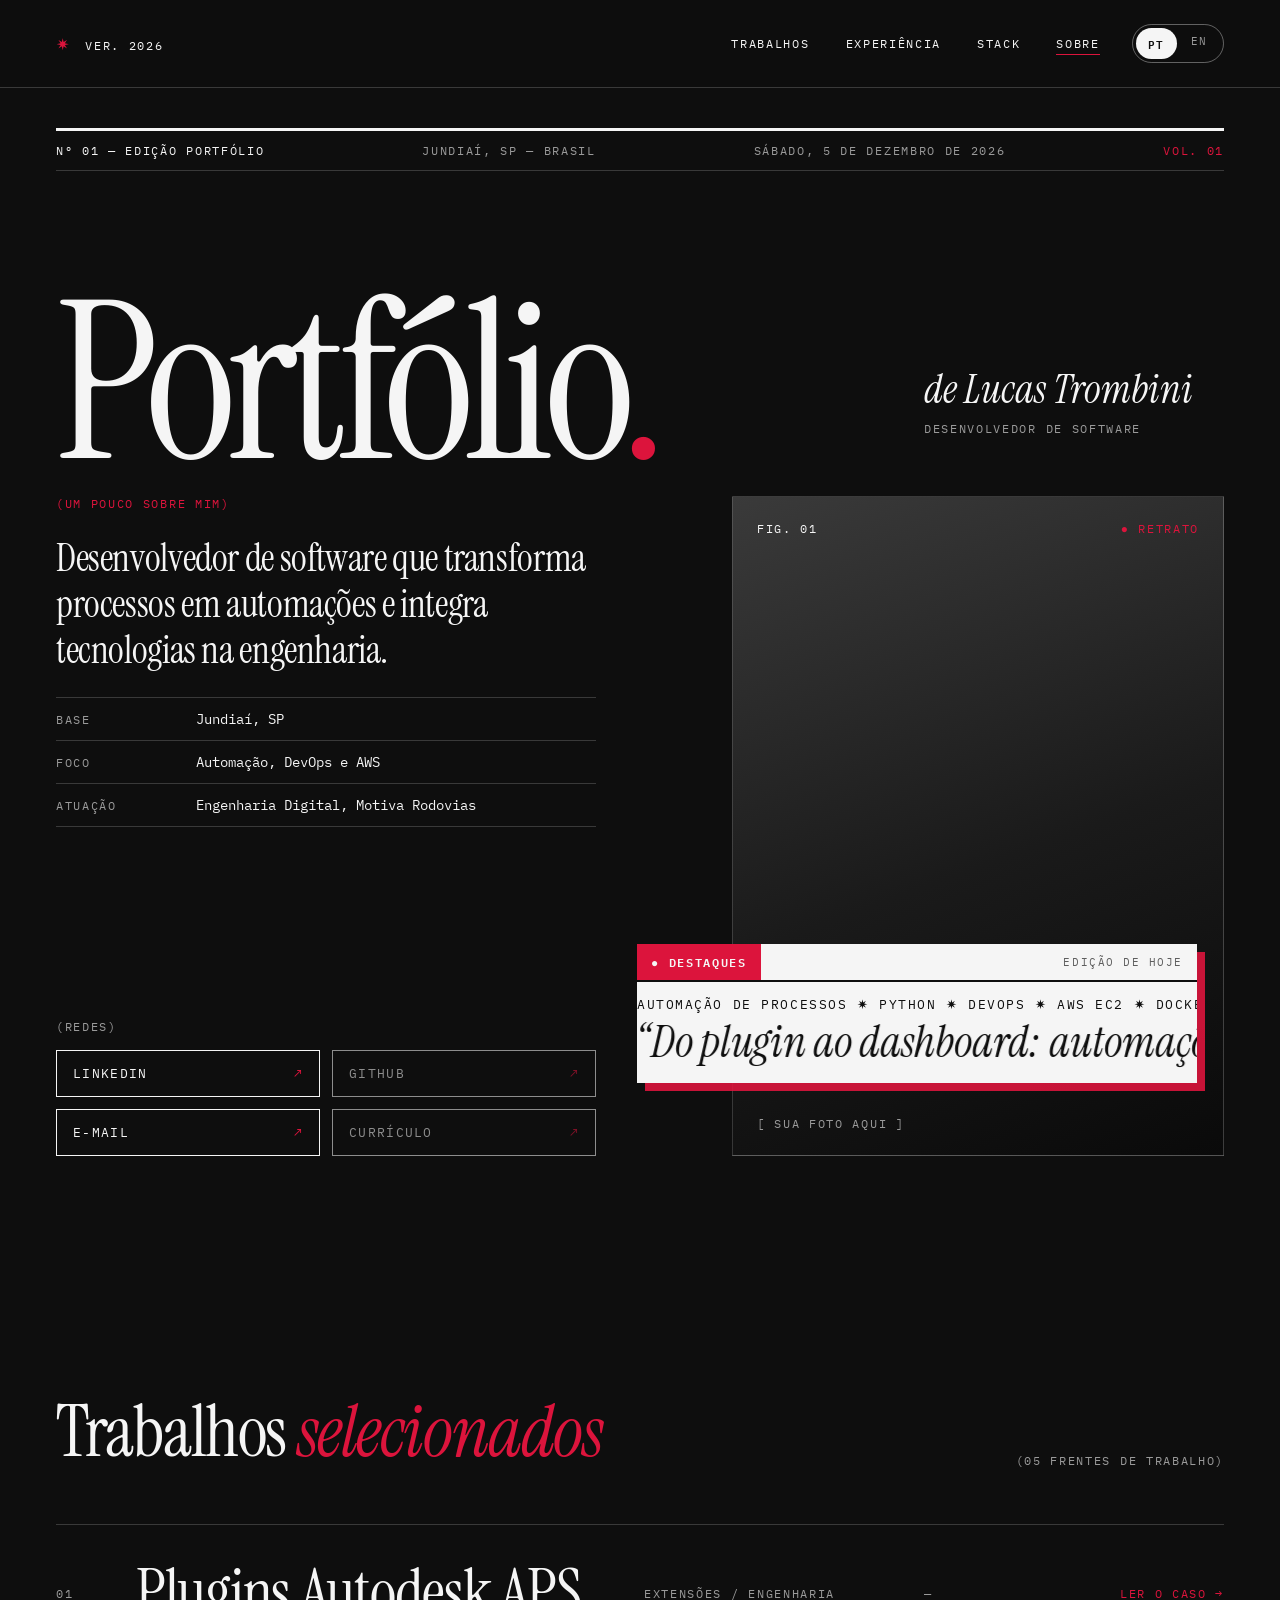
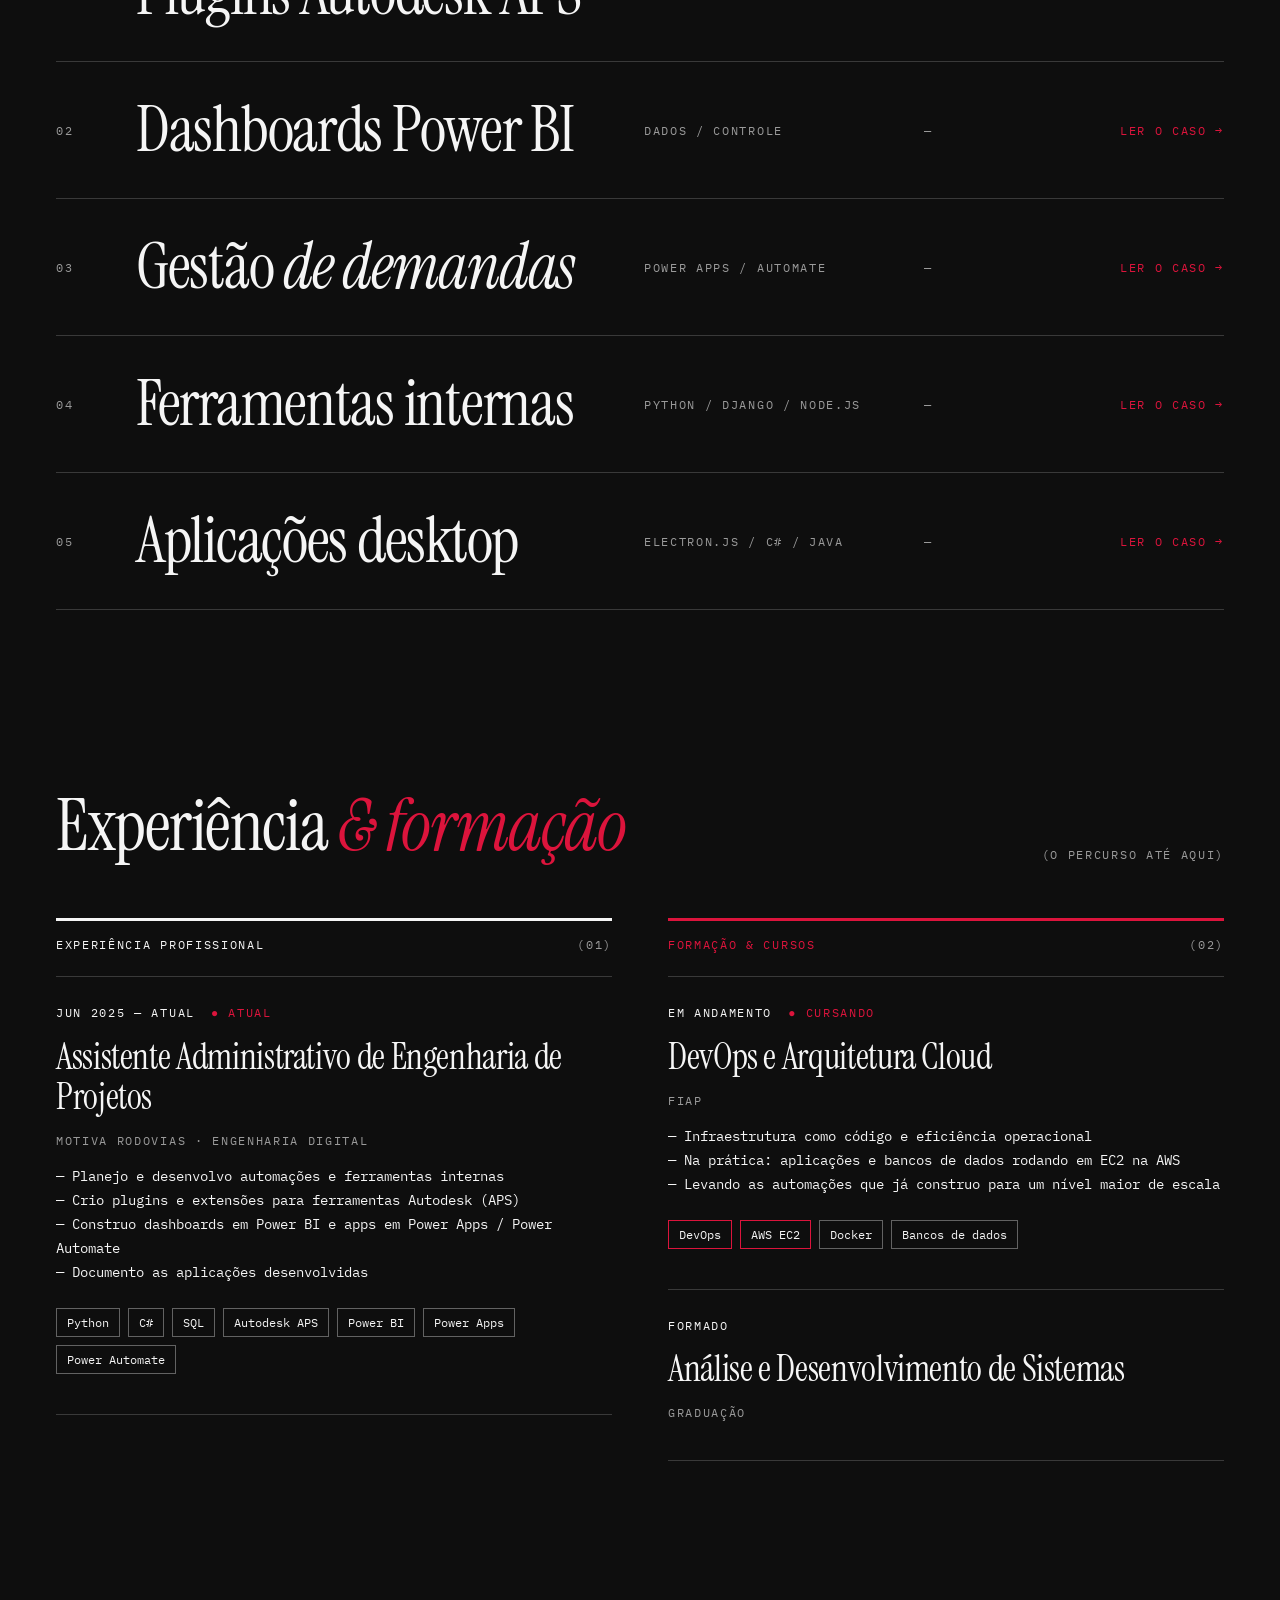
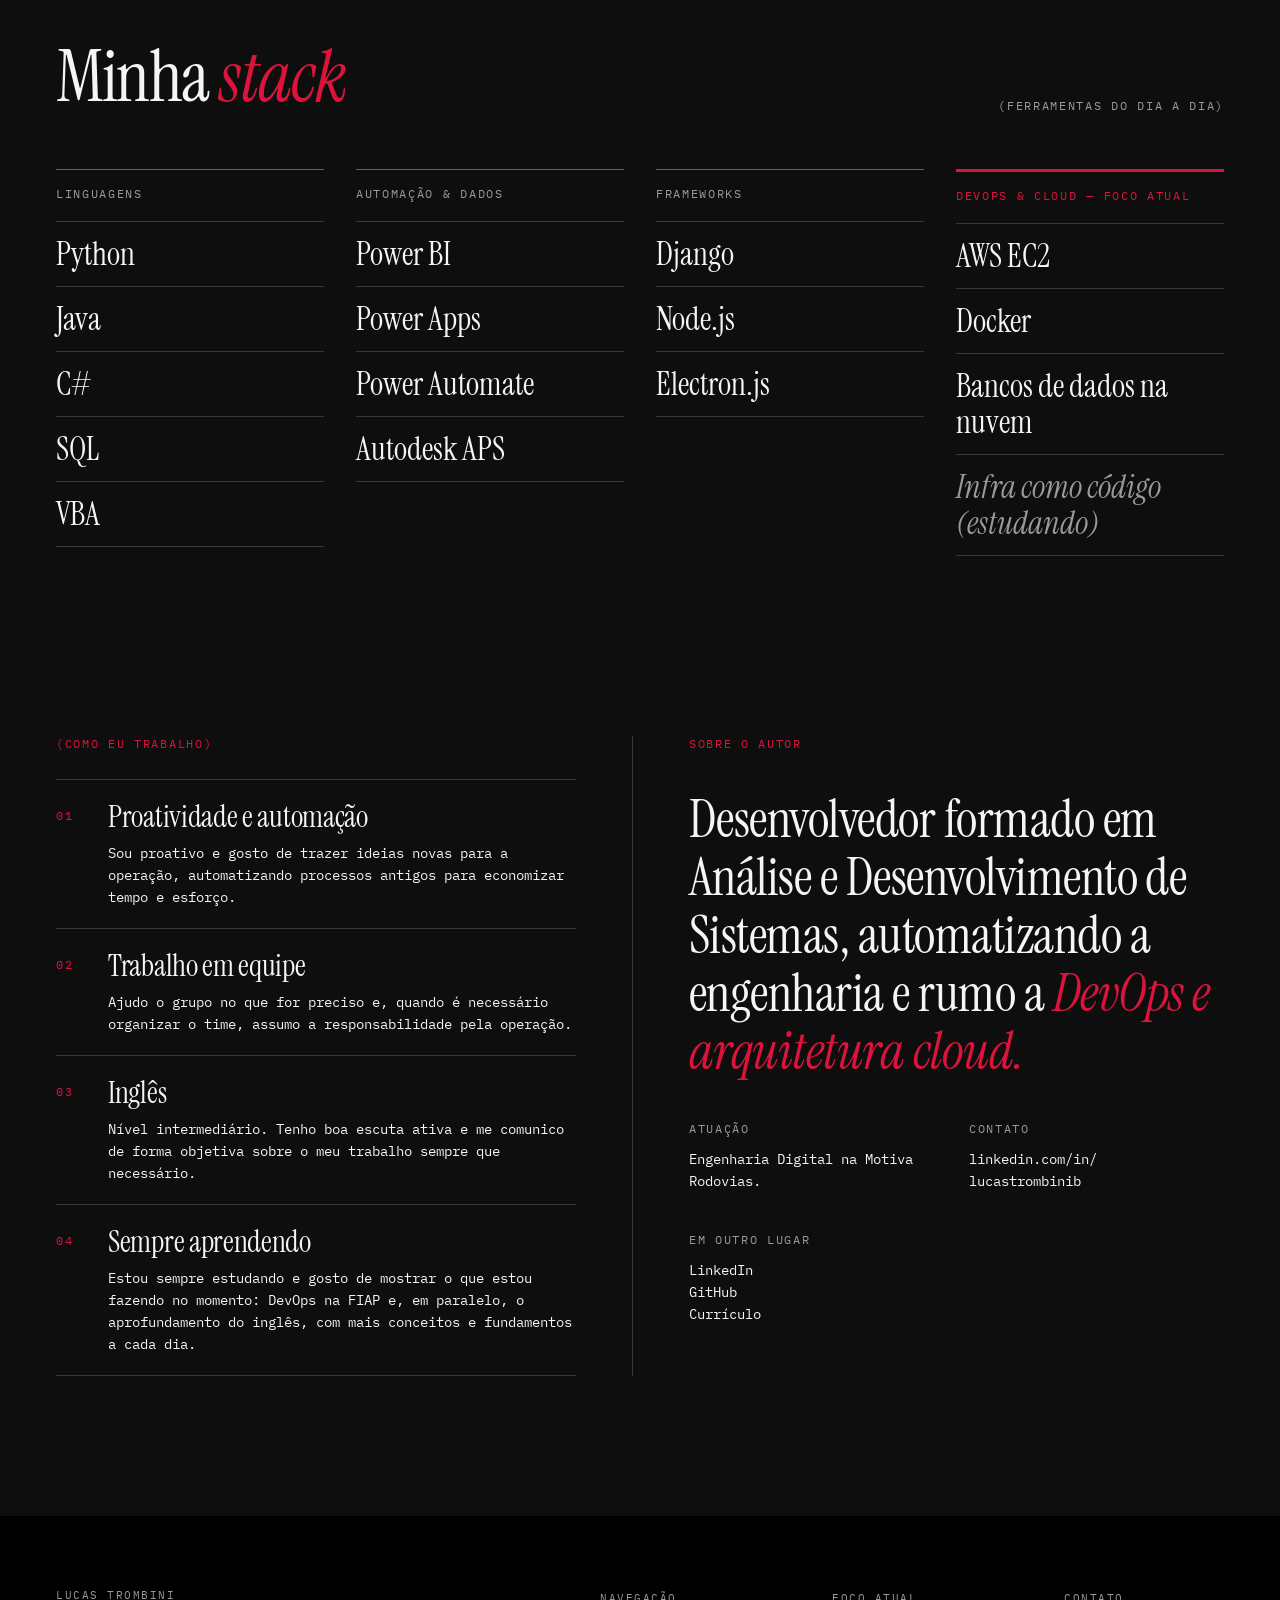
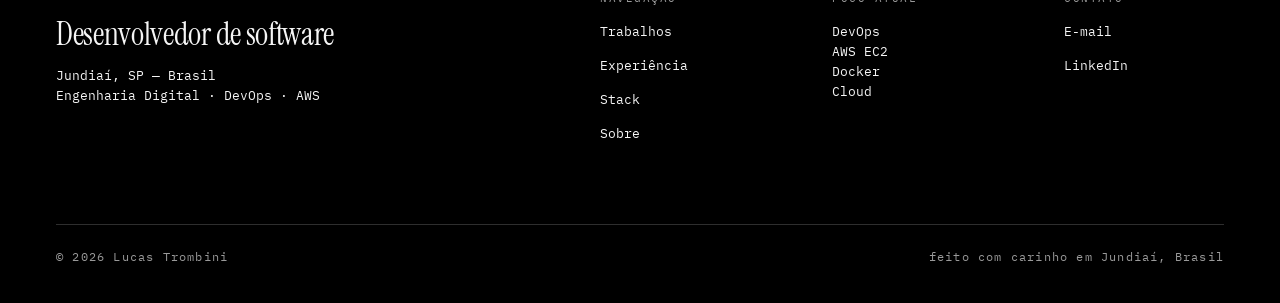
==== commit c82ceaec: "PortLusq_EN" ====
--- a/index.html
+++ b/index.html
@@ -5,6 +5,8 @@
   <meta name="viewport" content="width=device-width, initial-scale=1">
   <title>Lucas Trombini — Portfólio</title>
   <meta name="description" content="Portfólio de Lucas Trombini, desenvolvedor de software em Jundiaí/SP. Automações, engenharia digital, DevOps e AWS.">
+  <link rel="alternate" hreflang="en" href="en/index.html">
+  <link rel="alternate" hreflang="pt-BR" href="index.html">
   <link rel="preconnect" href="https://fonts.googleapis.com">
   <link rel="preconnect" href="https://fonts.gstatic.com" crossorigin>
   <link href="https://fonts.googleapis.com/css2?family=IBM+Plex+Mono:wght@400;500;600&family=Instrument+Serif:ital@0;1&display=swap" rel="stylesheet">
@@ -13,12 +15,18 @@
 <body>
   <header class="header" id="topo">
     <a class="logo" href="#topo"><span class="accent">✷</span> ver. 2026</a>
-    <nav class="nav" aria-label="Principal">
-      <a href="#trabalhos">Trabalhos</a>
-      <a href="#experiencia">Experiência</a>
-      <a href="#stack">Stack</a>
-      <a href="#sobre">Sobre</a>
-    </nav>
+    <div class="header-right">
+      <nav class="nav" aria-label="Principal">
+        <a href="#trabalhos">Trabalhos</a>
+        <a href="#experiencia">Experiência</a>
+        <a href="#stack">Stack</a>
+        <a href="#sobre">Sobre</a>
+      </nav>
+      <div class="lang-switch" role="group" aria-label="Idioma / Language">
+        <span class="current" aria-current="true">PT</span>
+        <a href="en/index.html" hreflang="en" lang="en" title="Read in English">EN</a>
+      </div>
+    </div>
   </header>
 
   <main>
@@ -185,10 +193,13 @@
     <!-- SOBRE -->
     <section class="section about" id="sobre">
       <div class="letter reveal">
-        <span class="label accent">Uma breve carta da editora</span>
-        <p class="greeting">querido leitor,<br><em class="muted">(e, na verdade, quem passa por aqui)</em></p>
-        <p class="mono-body">este é o meu cantinho para mostrar o que construo: automações, ferramentas internas e plugins para a engenharia, sempre com documentação clara e dashboards que simplificam o dia a dia.<br><br>sigo estudando rumo a DevOps e arquitetura cloud na FIAP.</p>
-        <p class="signoff"><em>com carinho,<br>lucas</em></p>
+        <span class="label accent">(Como eu trabalho)</span>
+        <ol class="principles">
+          <li><span class="label accent num">01</span><div><h3>Proatividade e automação</h3><p>Sou proativo e gosto de trazer ideias novas para a operação, automatizando processos antigos para economizar tempo e esforço.</p></div></li>
+          <li><span class="label accent num">02</span><div><h3>Trabalho em equipe</h3><p>Ajudo o grupo no que for preciso e, quando é necessário organizar o time, assumo a responsabilidade pela operação.</p></div></li>
+          <li><span class="label accent num">03</span><div><h3>Inglês</h3><p>Nível intermediário. Tenho boa escuta ativa e me comunico de forma objetiva sobre o meu trabalho sempre que necessário.</p></div></li>
+          <li><span class="label accent num">04</span><div><h3>Sempre aprendendo</h3><p>Estou sempre estudando e gosto de mostrar o que estou fazendo no momento: DevOps na FIAP e, em paralelo, o aprofundamento do inglês, com mais conceitos e fundamentos a cada dia.</p></div></li>
+        </ol>
       </div>
       <div class="author reveal" style="--d:.12s">
         <span class="label accent">Sobre o autor</span>
@@ -204,9 +215,10 @@
 
   <footer class="footer">
     <div class="footer-top">
-      <div class="footer-cta reveal">
-        <span class="label accent">✷ Você está aqui</span>
-        <p class="cta">Vamos <em class="accent">plantar</em><br>algo?</p>
+      <div class="footer-id reveal">
+        <span class="label muted">Lucas Trombini</span>
+        <p class="footer-role">Desenvolvedor de software</p>
+        <p class="footer-info">Jundiaí, SP — Brasil<br>Engenharia Digital · DevOps · AWS</p>
       </div>
       <div class="footer-cols reveal" style="--d:.1s">
         <div><span class="label muted">Navegação</span><a href="#trabalhos">Trabalhos</a><a href="#experiencia">Experiência</a><a href="#stack">Stack</a><a href="#sobre">Sobre</a></div>
--- a/styles.css
+++ b/styles.css
@@ -47,7 +47,22 @@
 .logo, .nav a { font-size: 12px; letter-spacing: 0.14em; text-transform: uppercase; }
 .logo .accent { font-size: 16px; margin-right: 6px; display: inline-block; transition: transform .6s; }
 .logo:hover .accent { transform: rotate(180deg); }
+.header-right { display: flex; align-items: center; gap: 32px; }
 .nav { display: flex; gap: 36px; }
+
+/* Botão de idioma em pílula */
+.lang-switch {
+  display: inline-flex; padding: 3px; gap: 2px;
+  border: 1px solid var(--line-strong); border-radius: 999px;
+  font-size: 11px; letter-spacing: 0.14em; text-transform: uppercase;
+}
+.lang-switch a, .lang-switch span {
+  min-width: 40px; padding: 6px 12px; border-radius: 999px; text-align: center;
+  transition: background .25s, color .25s;
+}
+.lang-switch a { color: var(--muted); }
+.lang-switch a:hover { color: var(--paper); background: rgba(255, 255, 255, 0.1); }
+.lang-switch .current { background: var(--paper); color: var(--bg); font-weight: 600; }
 .nav a { position: relative; padding: 4px 0; }
 .nav a::after {
   content: ""; position: absolute; left: 0; bottom: 0; height: 1px; width: 100%;
@@ -56,7 +71,7 @@
 .nav a:hover::after, .nav a.active::after { transform: scaleX(1); }
 
 /* ===== Hero ===== */
-.hero { padding: 40px var(--gutter) 120px; display: flex; flex-direction: column; gap: 40px; }
+.hero { padding: 40px var(--gutter) 120px; display: flex; flex-direction: column; gap: 48px; }
 .masthead {
   display: flex; justify-content: space-between; gap: 16px; flex-wrap: wrap;
   padding: 12px 0; border-top: 3px solid var(--paper); border-bottom: 1px solid var(--line);
@@ -65,7 +80,7 @@
 .hero-title-row { display: flex; justify-content: space-between; align-items: flex-end; gap: 32px; flex-wrap: wrap; }
 .hero-title {
   font-family: var(--serif); font-weight: 400;
-  font-size: clamp(96px, 17.2vw, 248px); line-height: 0.95; letter-spacing: -0.04em; padding-bottom: 8px;
+  font-size: clamp(96px, 17.2vw, 248px); line-height: 0.95; letter-spacing: -0.04em; padding-bottom: 20px;
 }
 .title-aside { display: flex; flex-direction: column; gap: 10px; width: 300px; padding-bottom: 12px; }
 .aside-name { font-family: var(--serif); font-style: italic; font-size: 40px; line-height: 44px; }
@@ -172,11 +187,13 @@
 
 /* About */
 .about { display: flex; gap: 56px; padding-bottom: 140px; }
-.letter { display: flex; flex-direction: column; gap: 32px; width: 520px; flex-shrink: 0; }
-.greeting { font-family: var(--serif); font-size: 36px; line-height: 44px; }
-.greeting em { font-size: 28px; line-height: 36px; }
-.mono-body { font-size: 15px; line-height: 26px; }
-.signoff { font-family: var(--serif); font-style: italic; font-size: 28px; line-height: 34px; }
+.letter { display: flex; flex-direction: column; gap: 28px; width: 520px; flex-shrink: 0; }
+.principles li { display: flex; gap: 20px; padding: 20px 0; border-top: 1px solid var(--line); transition: padding-left .3s; }
+.principles li:last-child { border-bottom: 1px solid var(--line); }
+.principles li:hover { padding-left: 8px; }
+.principles .num { width: 32px; flex-shrink: 0; padding-top: 8px; }
+.principles h3 { font-family: var(--serif); font-weight: 400; font-size: 30px; line-height: 34px; letter-spacing: -0.01em; margin-bottom: 8px; }
+.principles p { font-size: 14px; line-height: 22px; }
 .author { display: flex; flex-direction: column; gap: 40px; flex: 1; padding-left: 56px; border-left: 1px solid var(--line); }
 .author-lead { font-family: var(--serif); font-size: 52px; line-height: 58px; letter-spacing: -0.01em; max-width: 696px; }
 .author-meta { display: flex; gap: 40px; flex-wrap: wrap; }
@@ -187,8 +204,10 @@
 /* Footer */
 .footer { background: var(--bg-deep); padding: 72px var(--gutter) 40px; display: flex; flex-direction: column; gap: 80px; }
 .footer-top { display: flex; justify-content: space-between; gap: 48px; flex-wrap: wrap; }
-.footer-cta { display: flex; flex-direction: column; gap: 16px; }
-.cta { font-family: var(--serif); font-size: 56px; line-height: 56px; letter-spacing: -0.02em; }
+.footer-id { display: flex; flex-direction: column; gap: 14px; width: 360px; max-width: 100%; }
+.footer-id .label { font-size: 11px; }
+.footer-role { font-family: var(--serif); font-size: 32px; line-height: 36px; letter-spacing: -0.01em; }
+.footer-info { font-size: 13px; line-height: 20px; }
 .footer-cols { display: flex; gap: 72px; flex-wrap: wrap; }
 .footer-cols > div { display: flex; flex-direction: column; gap: 14px; min-width: 160px; font-size: 13px; line-height: 20px; }
 .footer-cols .label { font-size: 11px; }
@@ -239,8 +258,11 @@
 @media (max-width: 700px) {
   :root { --gutter: 20px; }
   .header { padding: 18px var(--gutter); }
-  .nav { gap: 16px; }
-  .nav a { font-size: 10px; letter-spacing: 0.1em; }
+  .header-right { width: 100%; justify-content: space-between; gap: 12px; }
+  .nav { gap: 12px; }
+  .nav a { font-size: 10px; letter-spacing: 0.08em; }
+  .lang-switch { font-size: 10px; }
+  .lang-switch a, .lang-switch span { min-width: 32px; padding: 5px 8px; }
   .logo { display: none; }
   .hero { padding-bottom: 80px; }
   .masthead span:nth-child(2) { display: none; }
@@ -260,6 +282,5 @@
   .entry-title { font-size: 30px; line-height: 34px; }
   .stack-grid { grid-template-columns: 1fr; }
   .author-lead { font-size: 32px; line-height: 38px; }
-  .cta { font-size: 44px; line-height: 46px; }
   .footer-cols { gap: 40px; }
 }
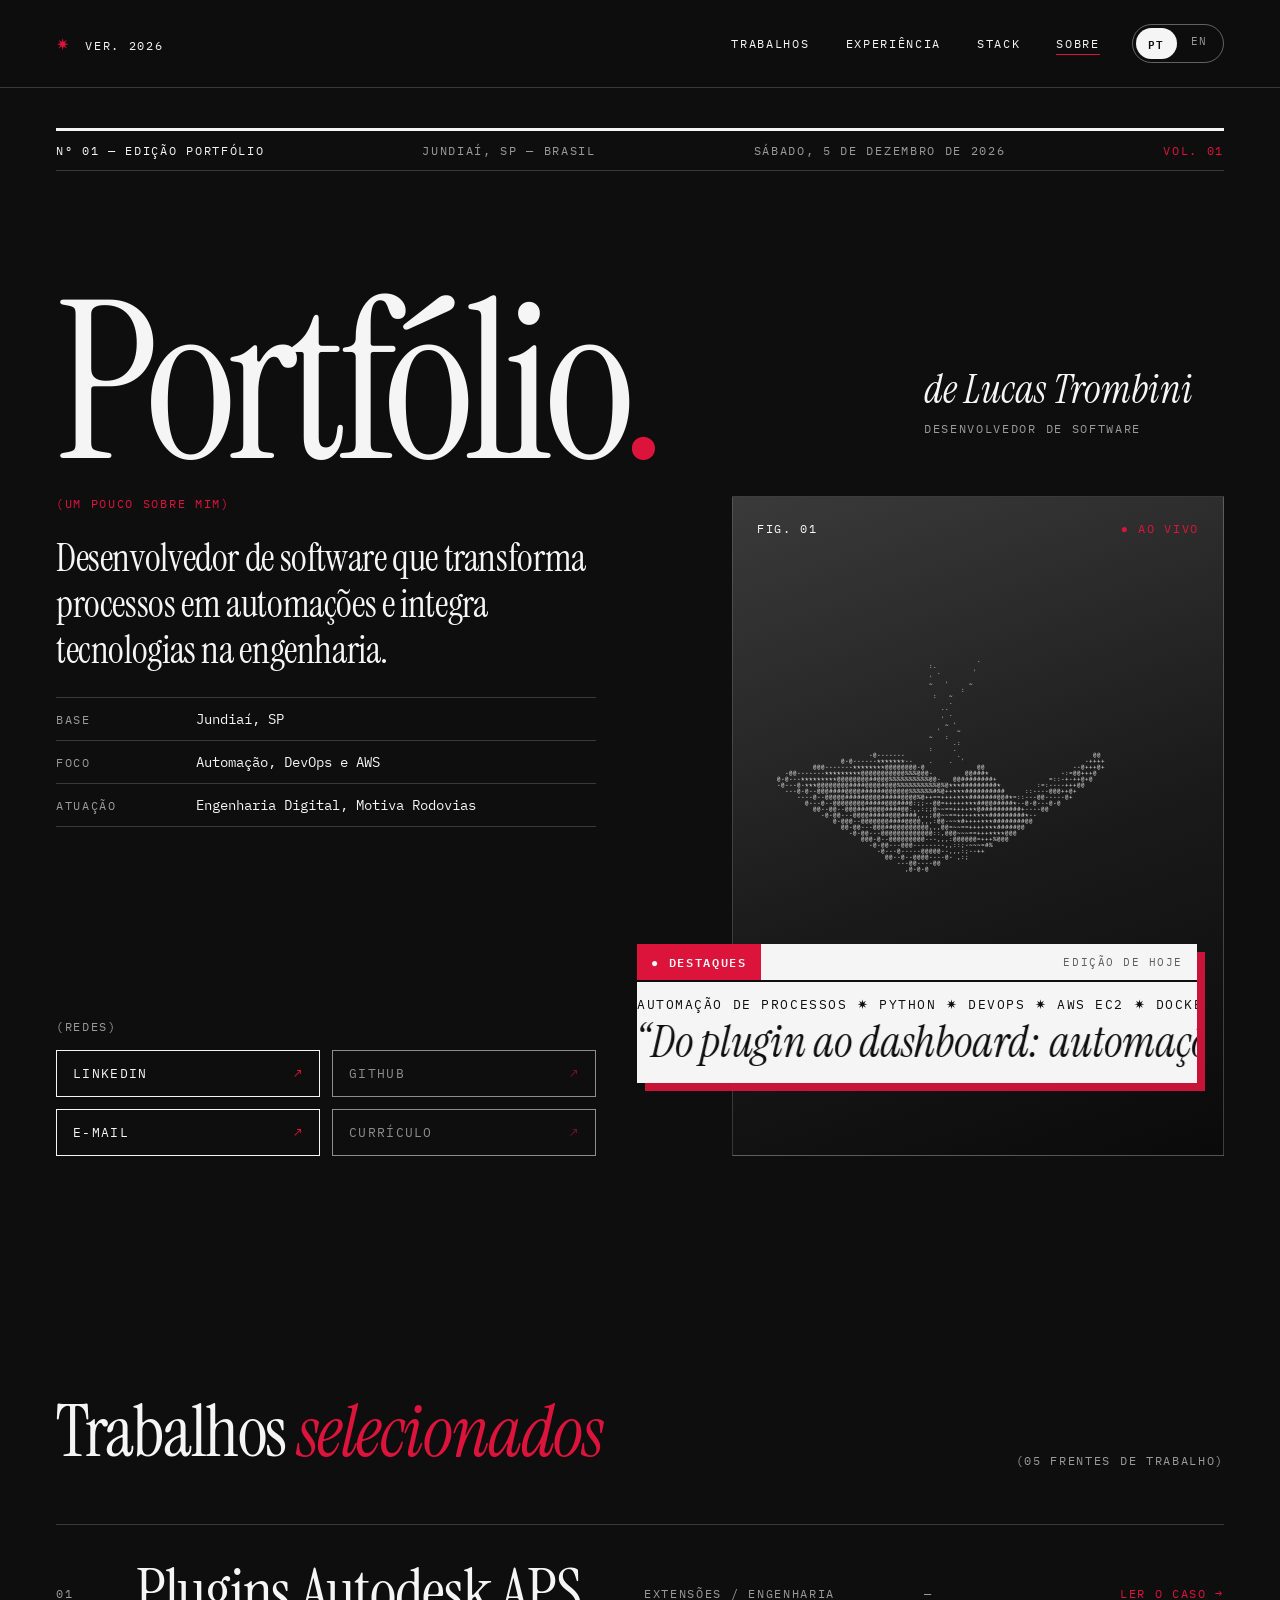
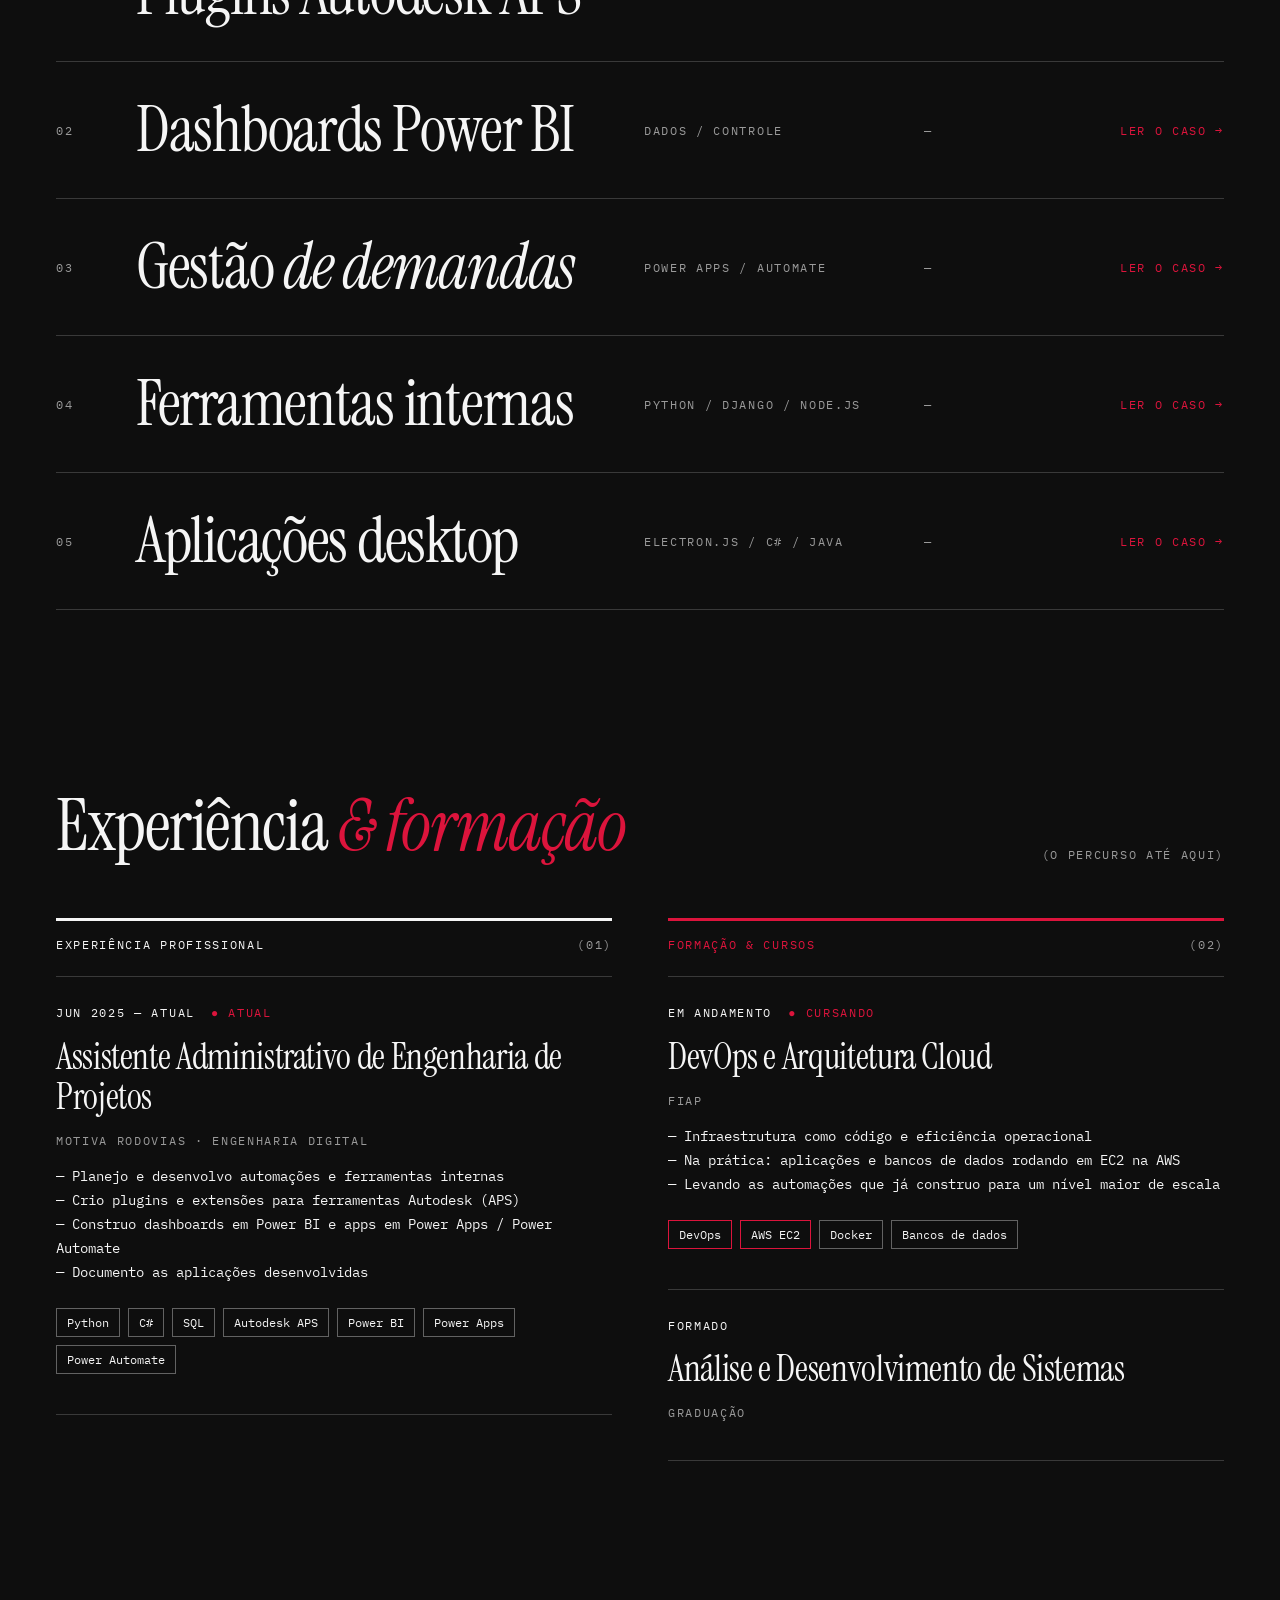
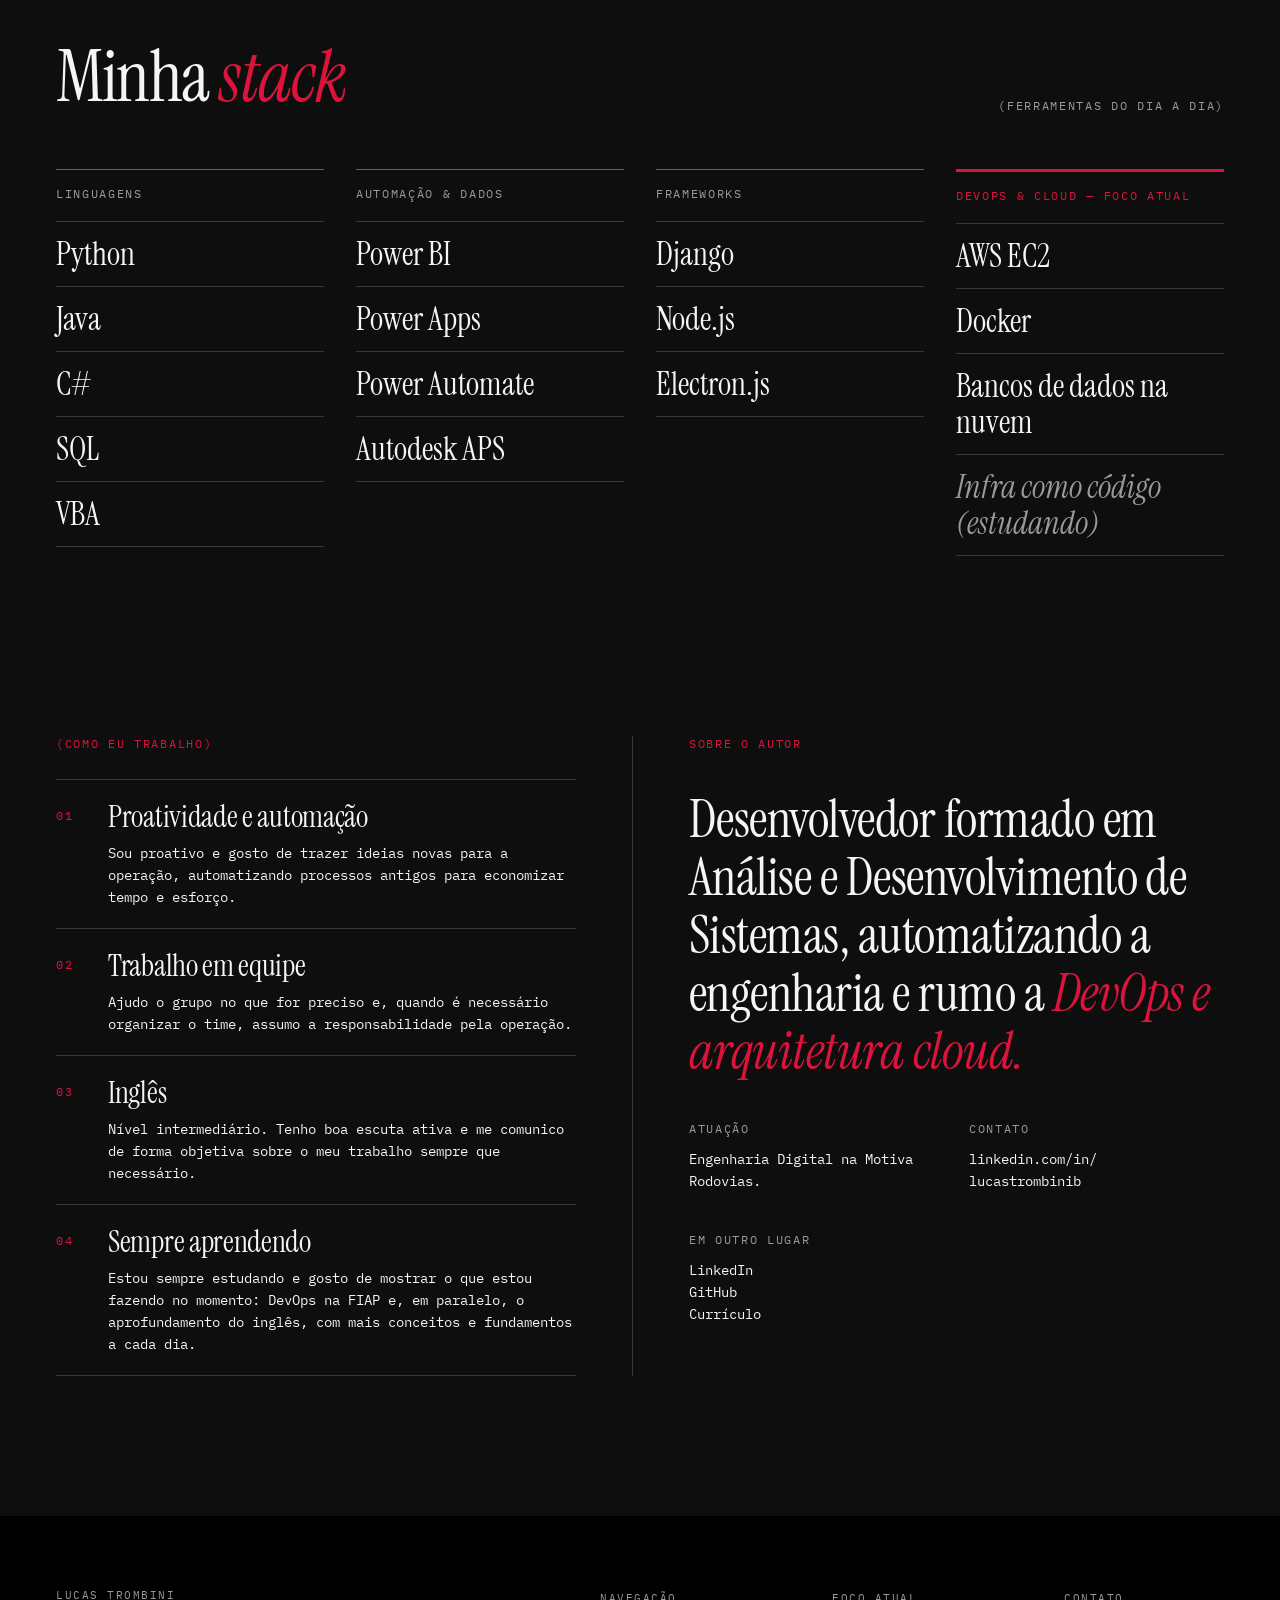
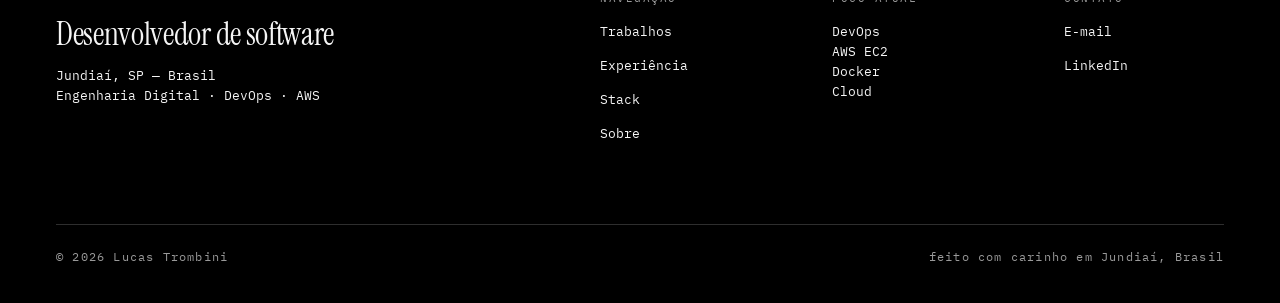
==== commit 93426341: "PortLusq_AsciiGif" ====
--- a/index.html
+++ b/index.html
@@ -73,9 +73,9 @@
         <figure class="hero-photo reveal" style="--d:.15s">
           <div class="photo-top">
             <span class="label strong">Fig. 01</span>
-            <span class="label accent">● Retrato</span>
-          </div>
-          <span class="label muted photo-hint">[ Sua foto aqui ]</span>
+            <span class="label accent">● Ao vivo</span>
+          </div>
+          <div class="ascii-stage"><pre id="ascii-laptop" aria-label="Laptop em ASCII girando ao lado de uma caneca de café" role="img"></pre></div>
 
           <div class="ticker-card">
             <div class="ticker-head">
@@ -232,6 +232,7 @@
     </div>
   </footer>
 
+  <script src="ascii-laptop.js" defer></script>
   <script src="script.js"></script>
 </body>
 </html>
--- a/styles.css
+++ b/styles.css
@@ -115,7 +115,8 @@
   overflow: visible;
 }
 .photo-top { display: flex; justify-content: space-between; }
-.photo-hint { align-self: flex-start; }
+.ascii-stage { position: absolute; inset: 64px 16px 150px; display: grid; place-items: center; }
+#ascii-laptop { margin: 0; font-family: var(--mono, ui-monospace, Menlo, Consolas, monospace); line-height: 1; white-space: pre; color: var(--paper); user-select: none; -webkit-user-select: none; }
 
 .ticker-card {
   position: absolute; left: -96px; bottom: 72px; width: 560px; max-width: calc(100% + 96px);
@@ -269,7 +270,8 @@
   .title-aside { width: 100%; }
   .lead { font-size: 30px; line-height: 38px; }
   .social-grid { grid-template-columns: 1fr; }
-  .hero-photo { min-height: 420px; }
+  .hero-photo { min-height: 540px; }
+  .ascii-stage { inset: 56px 8px 190px; }
   .serif-line { font-size: 32px; line-height: 38px; }
   .section { padding-top: 80px; }
   .section + .section { padding-top: 90px; }
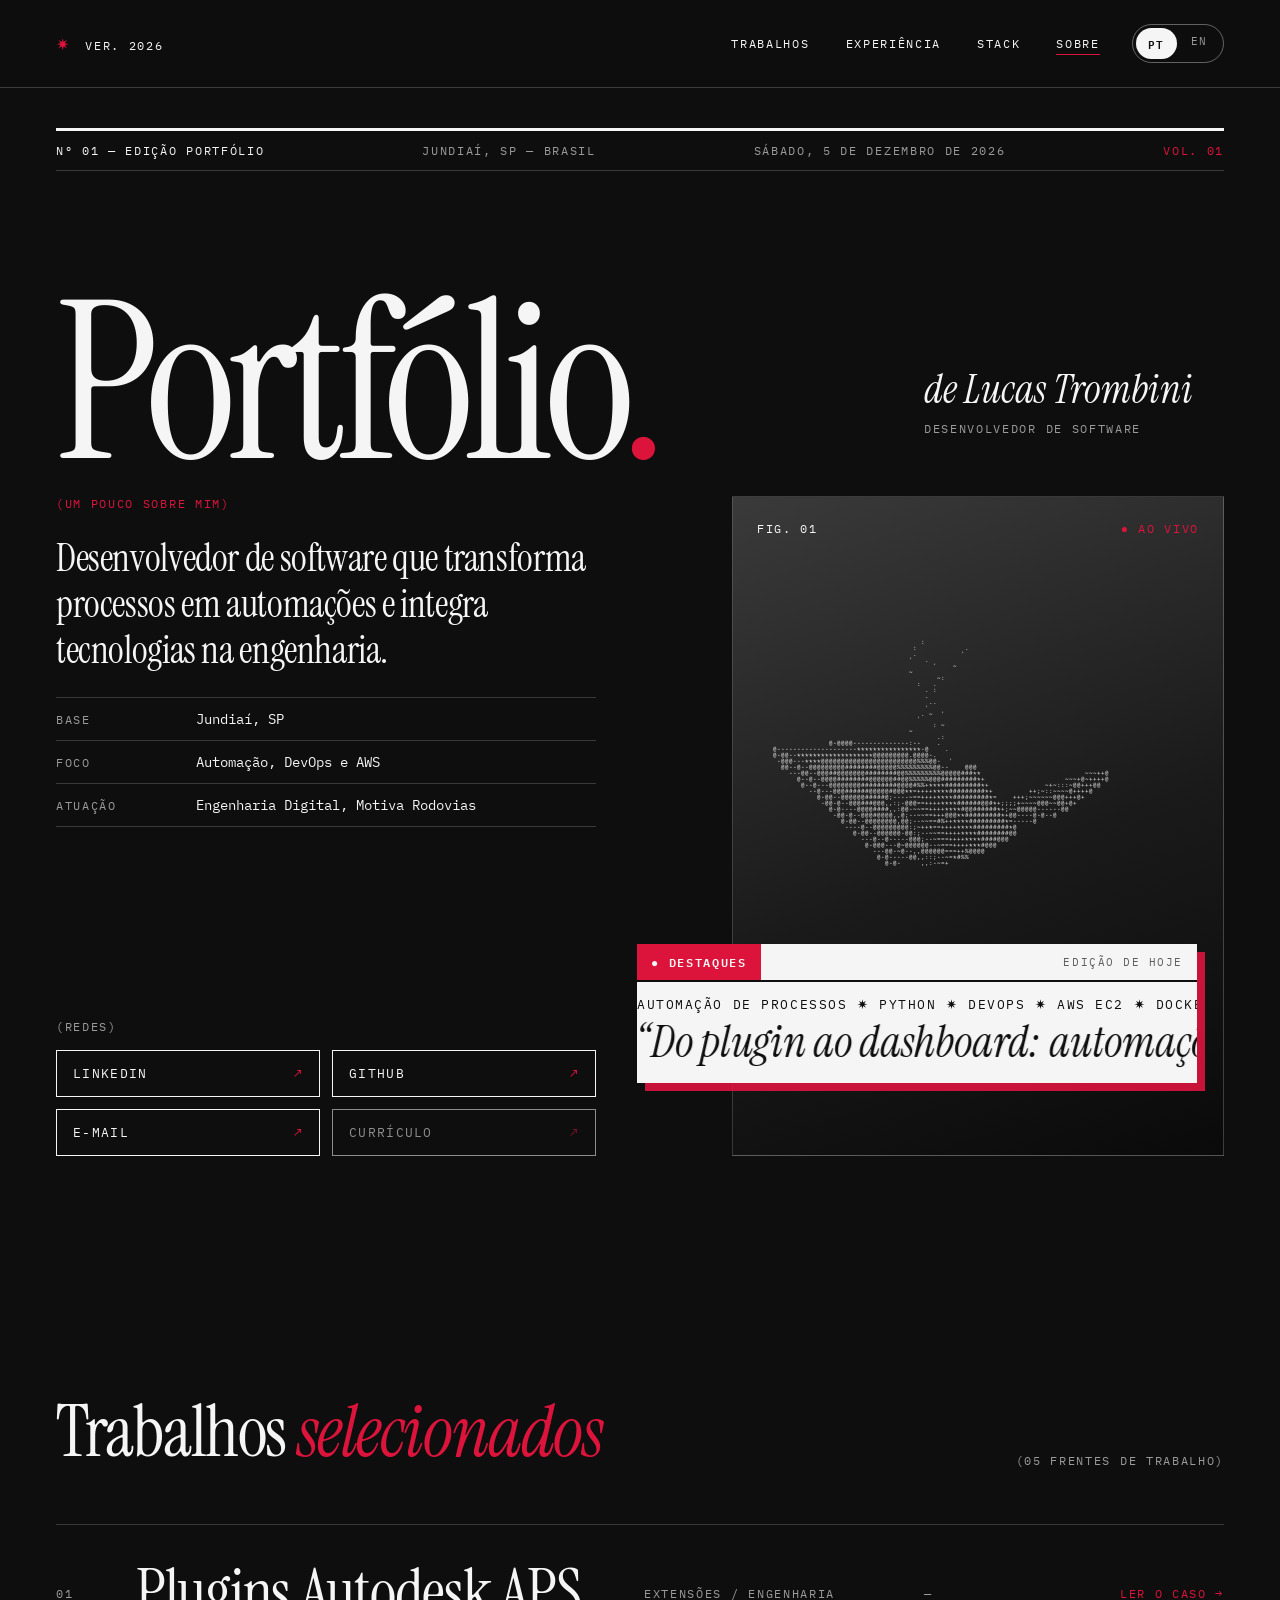
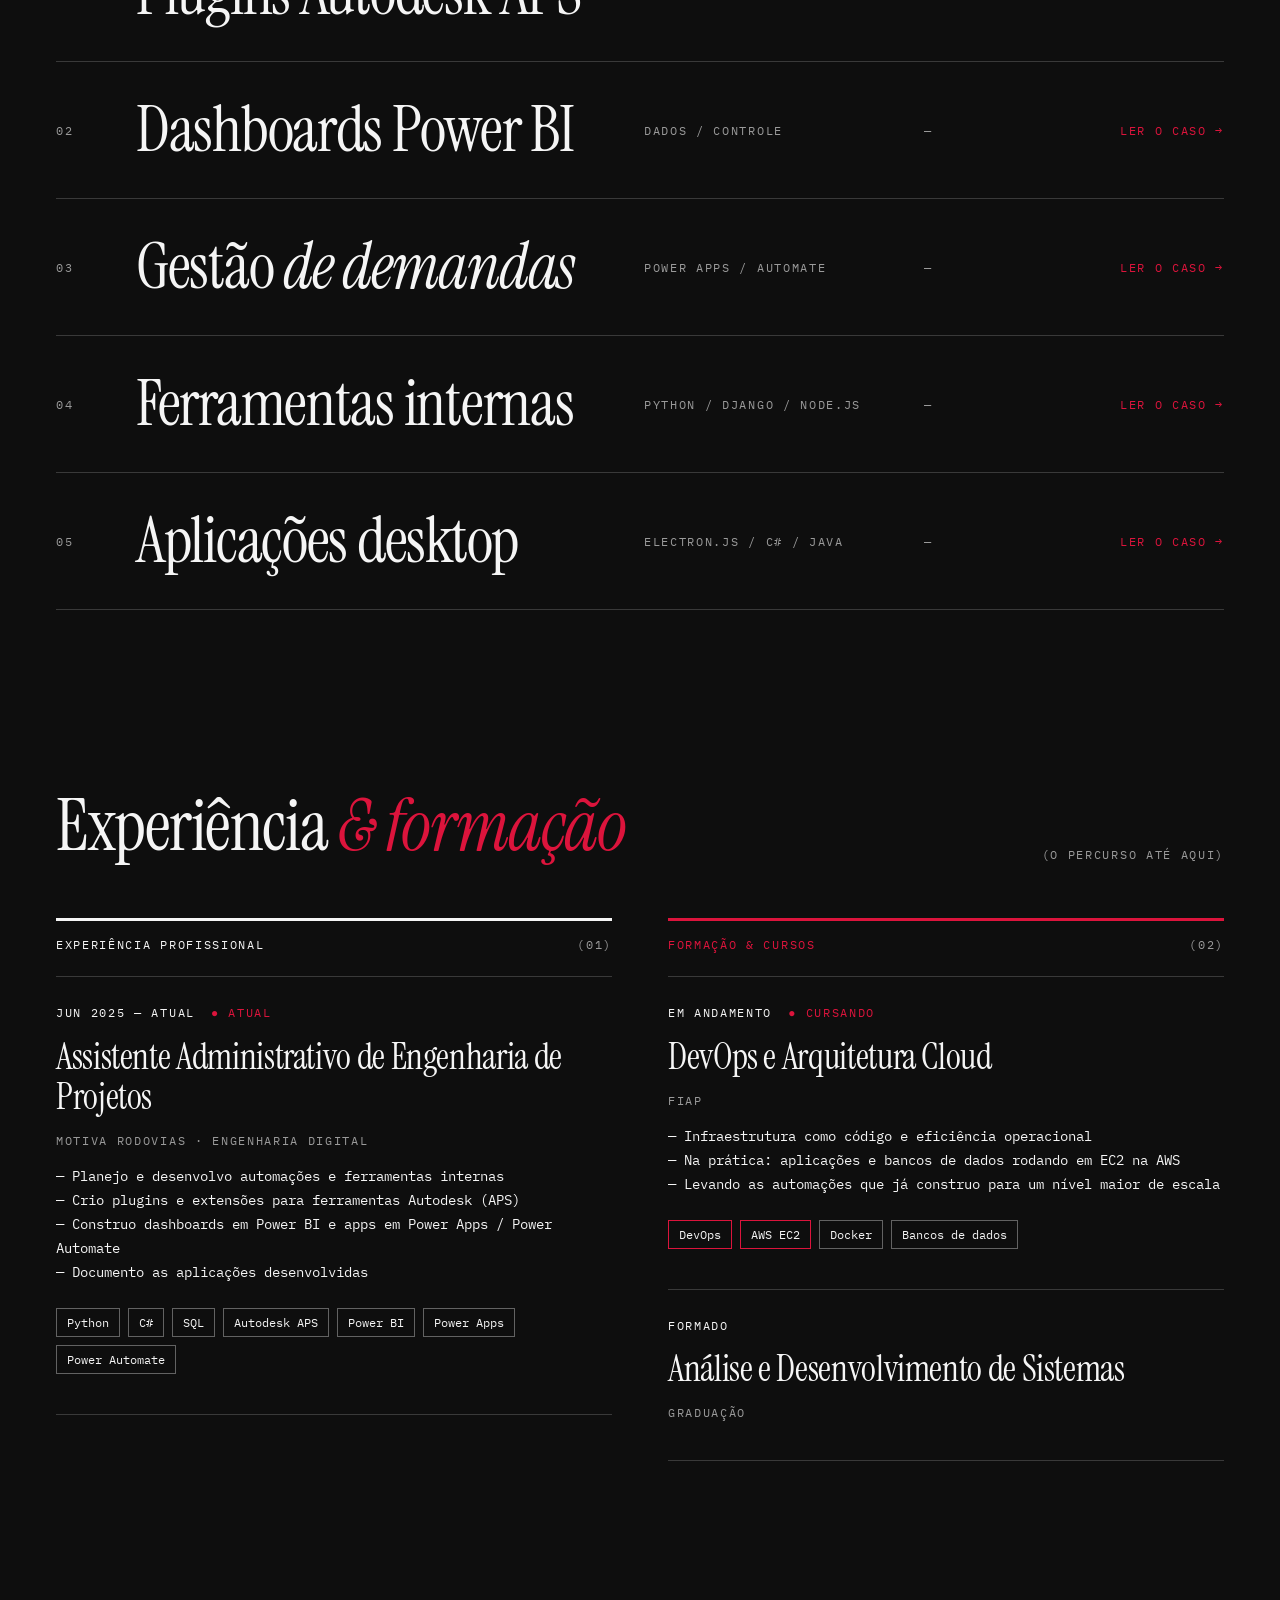
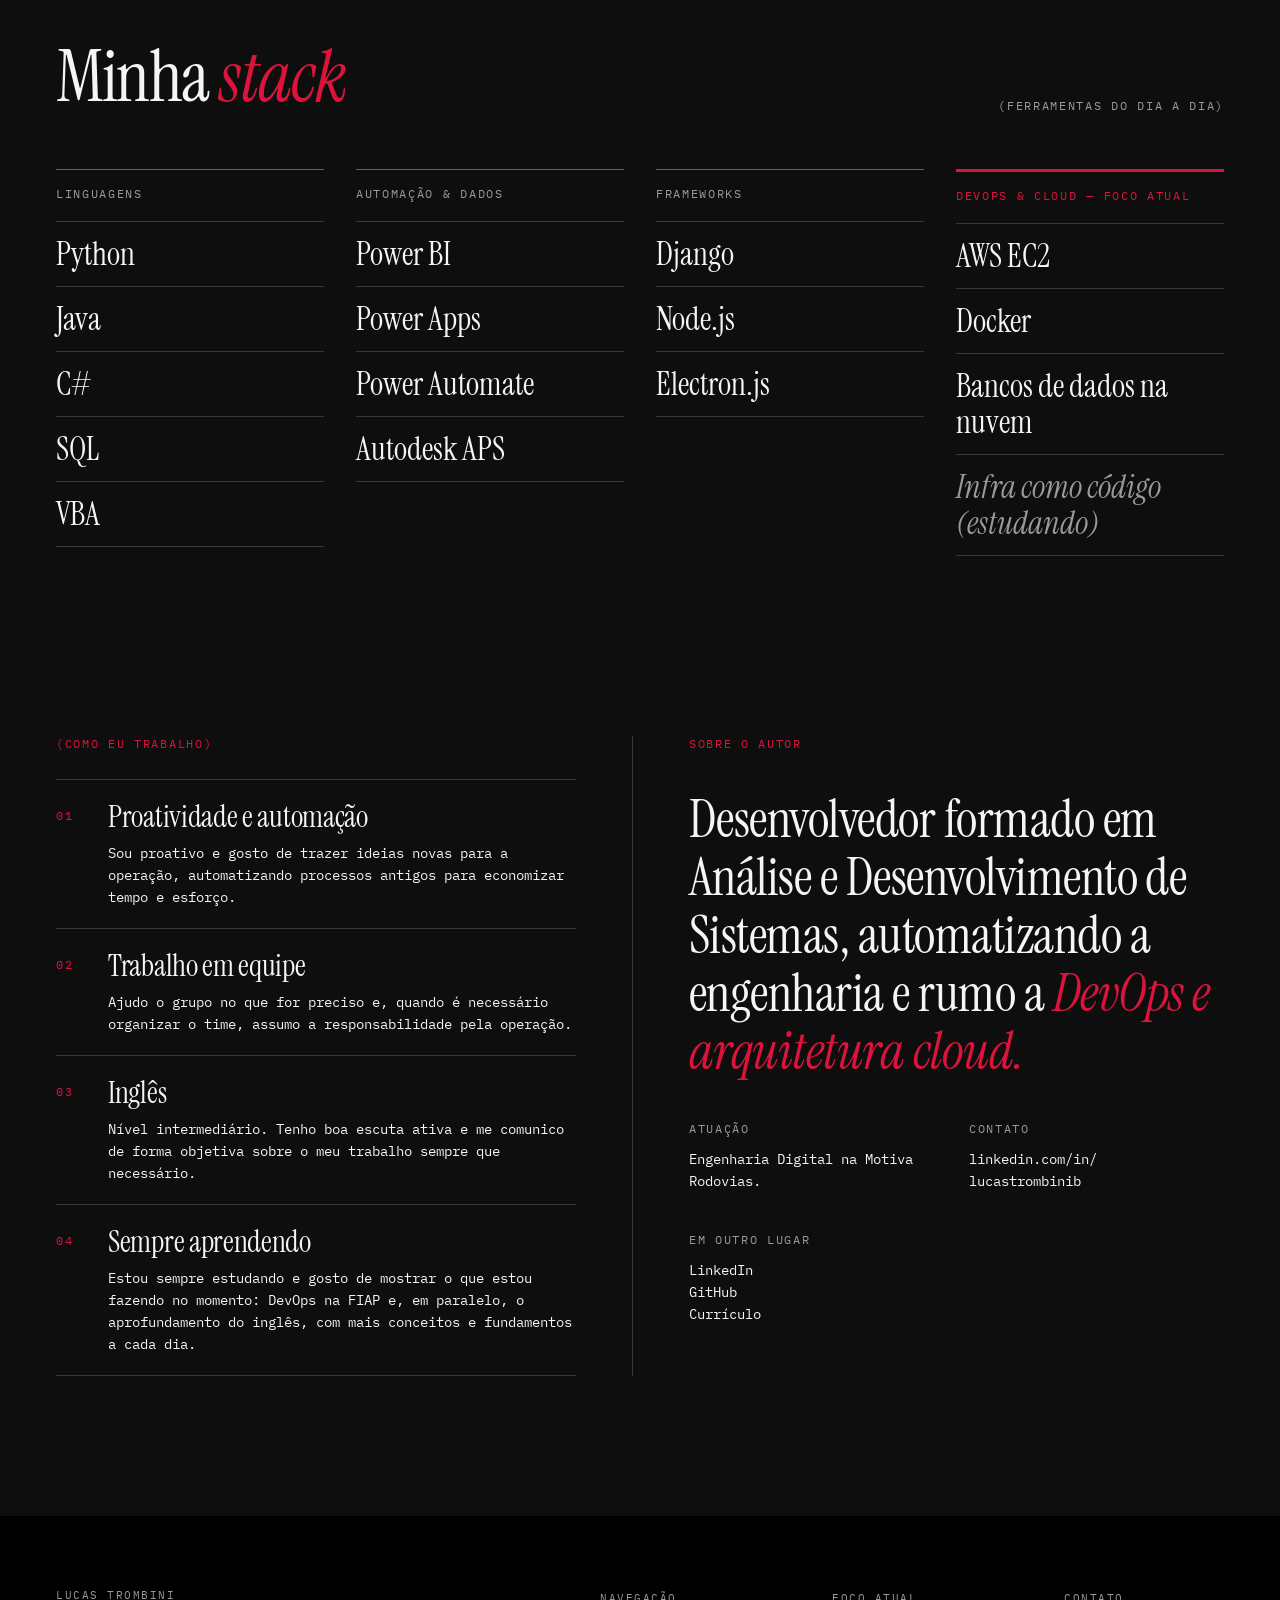
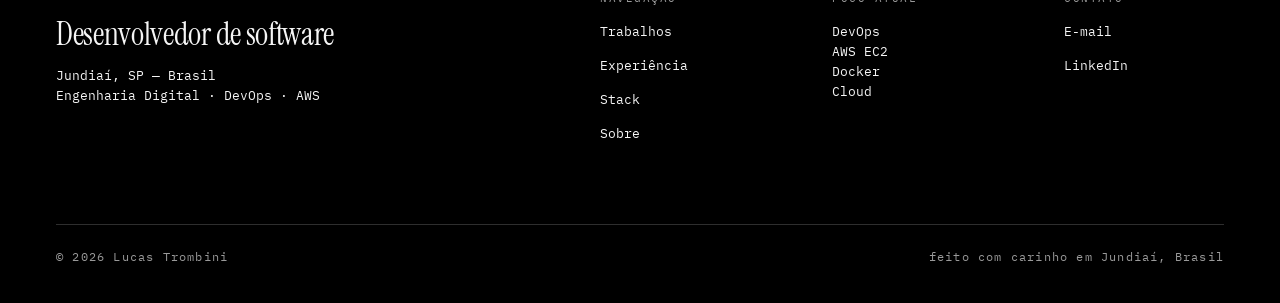
==== commit a2037cd2: "PortLusq_GitLink" ====
--- a/index.html
+++ b/index.html
@@ -62,9 +62,9 @@
           <div class="socials reveal" style="--d:.2s">
             <span class="label muted">(Redes)</span>
             <div class="social-grid">
-              <a class="social" href="https://www.linkedin.com/in/lucastrombinib" target="_blank" rel="noopener">LinkedIn <span class="accent">↗</span></a>
-              <a class="social" href="#" aria-disabled="true">GitHub <span class="accent">↗</span></a>
-              <a class="social" href="mailto:Lucas.trombini@outlook.com">E-mail <span class="accent">↗</span></a>
+              <a class="social" href="https://www.linkedin.com/in/lucastrombinib" target="_blank" rel="noopener noreferrer">LinkedIn <span class="accent">↗</span></a>
+              <a class="social" href="https://github.com/LucasTrombiniBatista" target="_blank" rel="noopener noreferrer">GitHub <span class="accent">↗</span></a>
+              <a class="social" href="mailto:Lucas.trombini@outlook.com" target="_blank" rel="noopener noreferrer">E-mail <span class="accent">↗</span></a>
               <a class="social" href="#" aria-disabled="true">Currículo <span class="accent">↗</span></a>
             </div>
           </div>
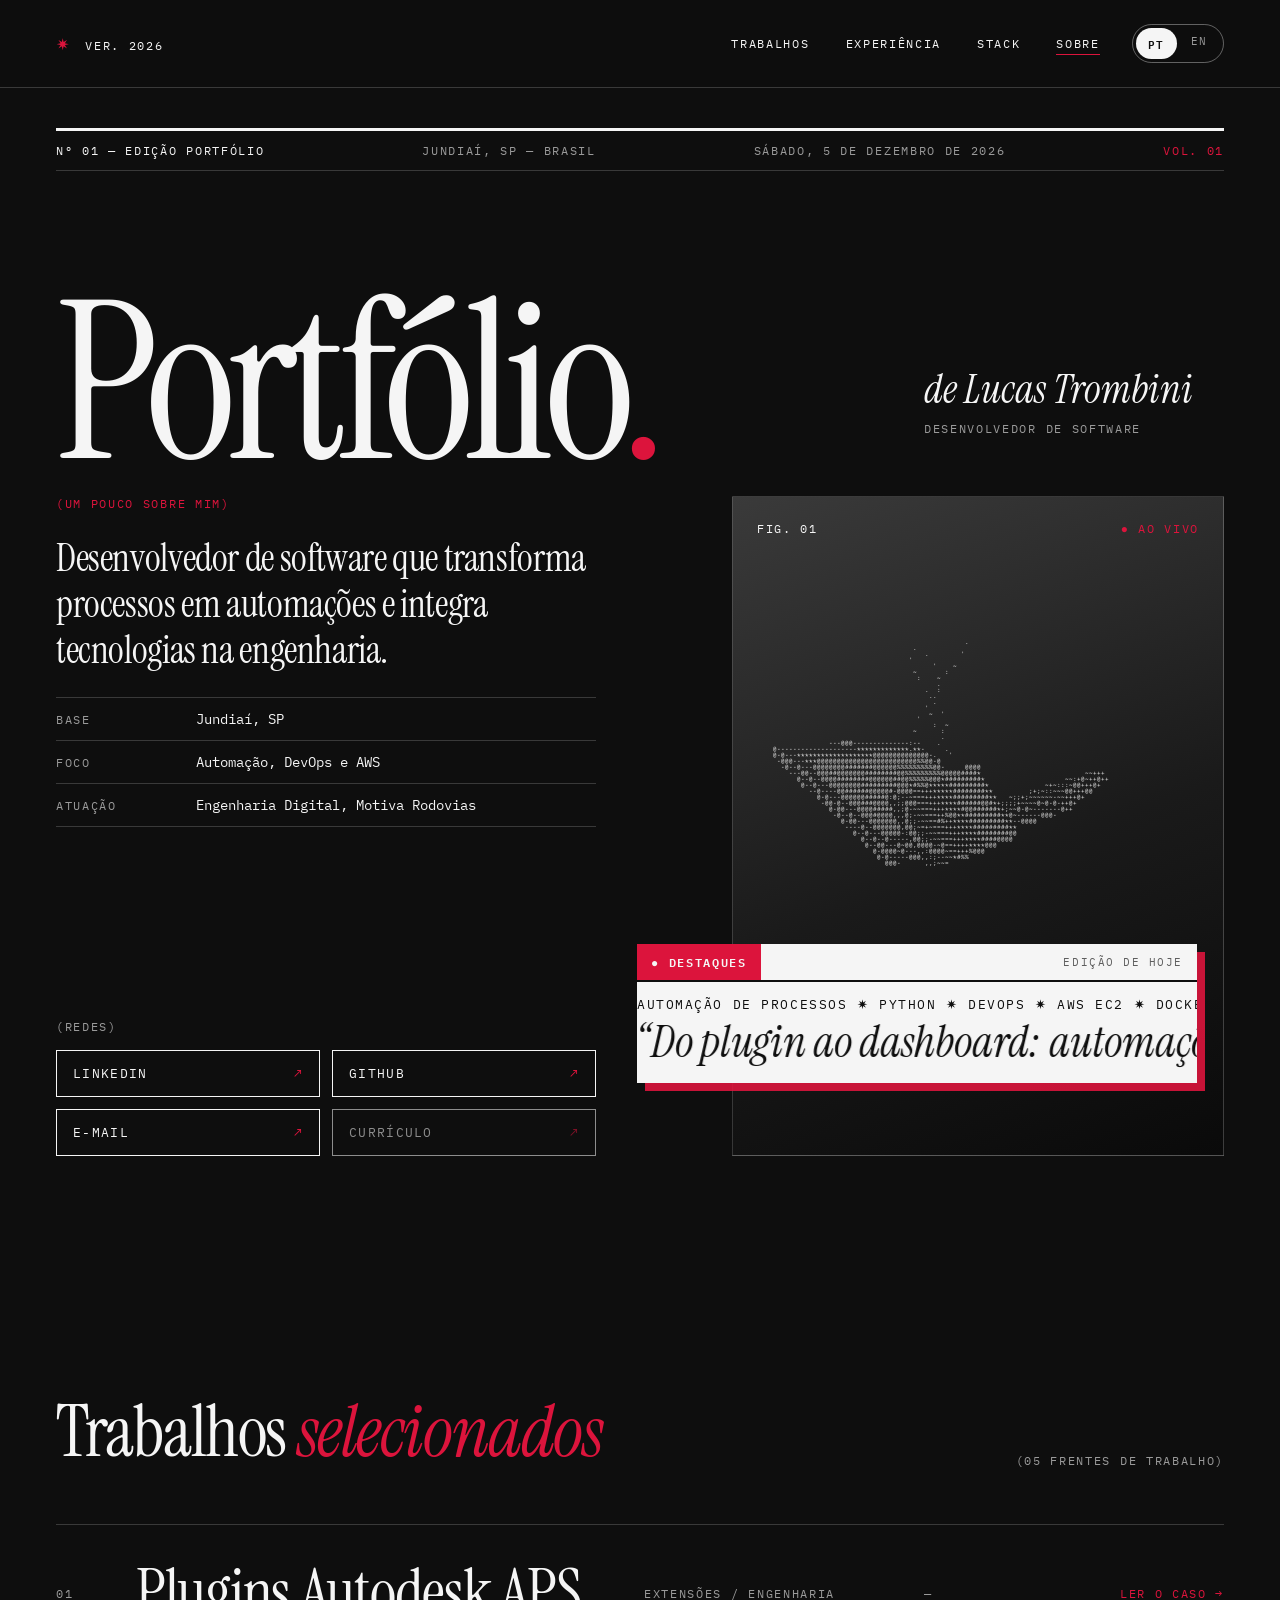
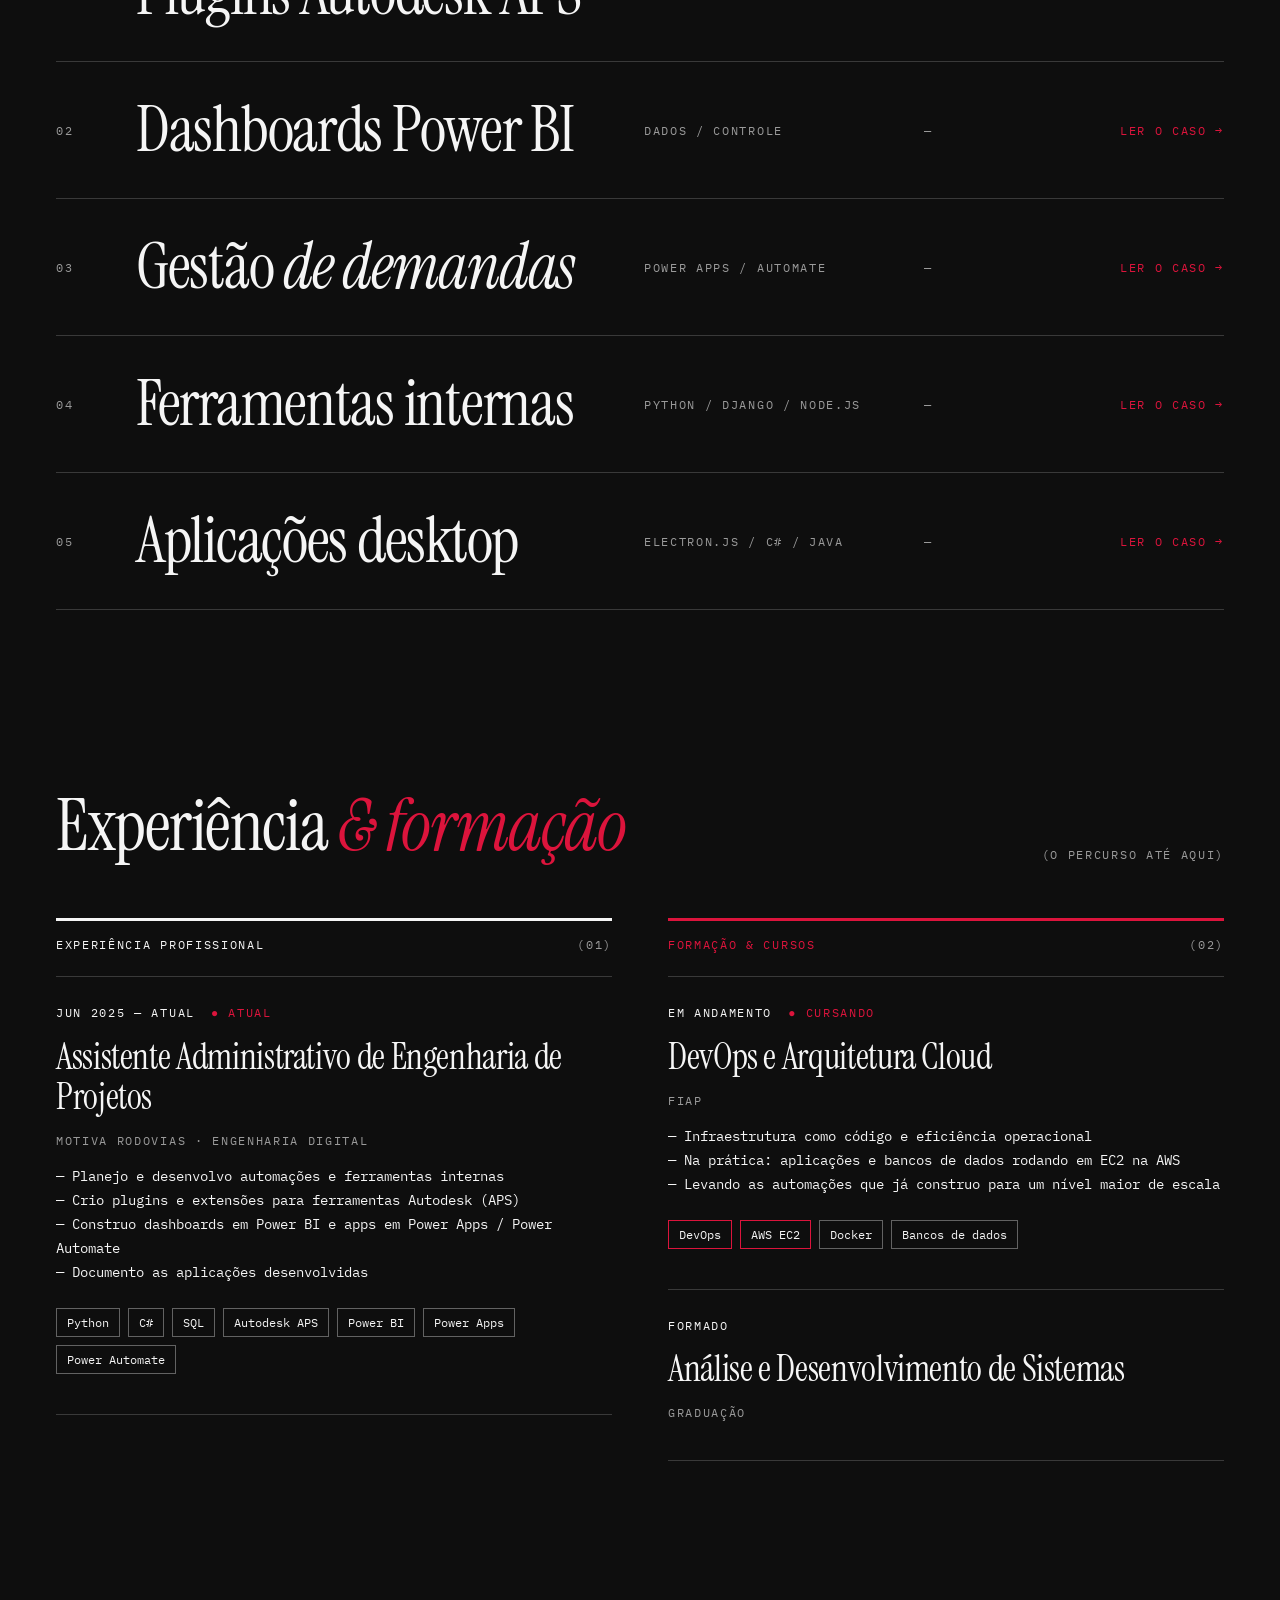
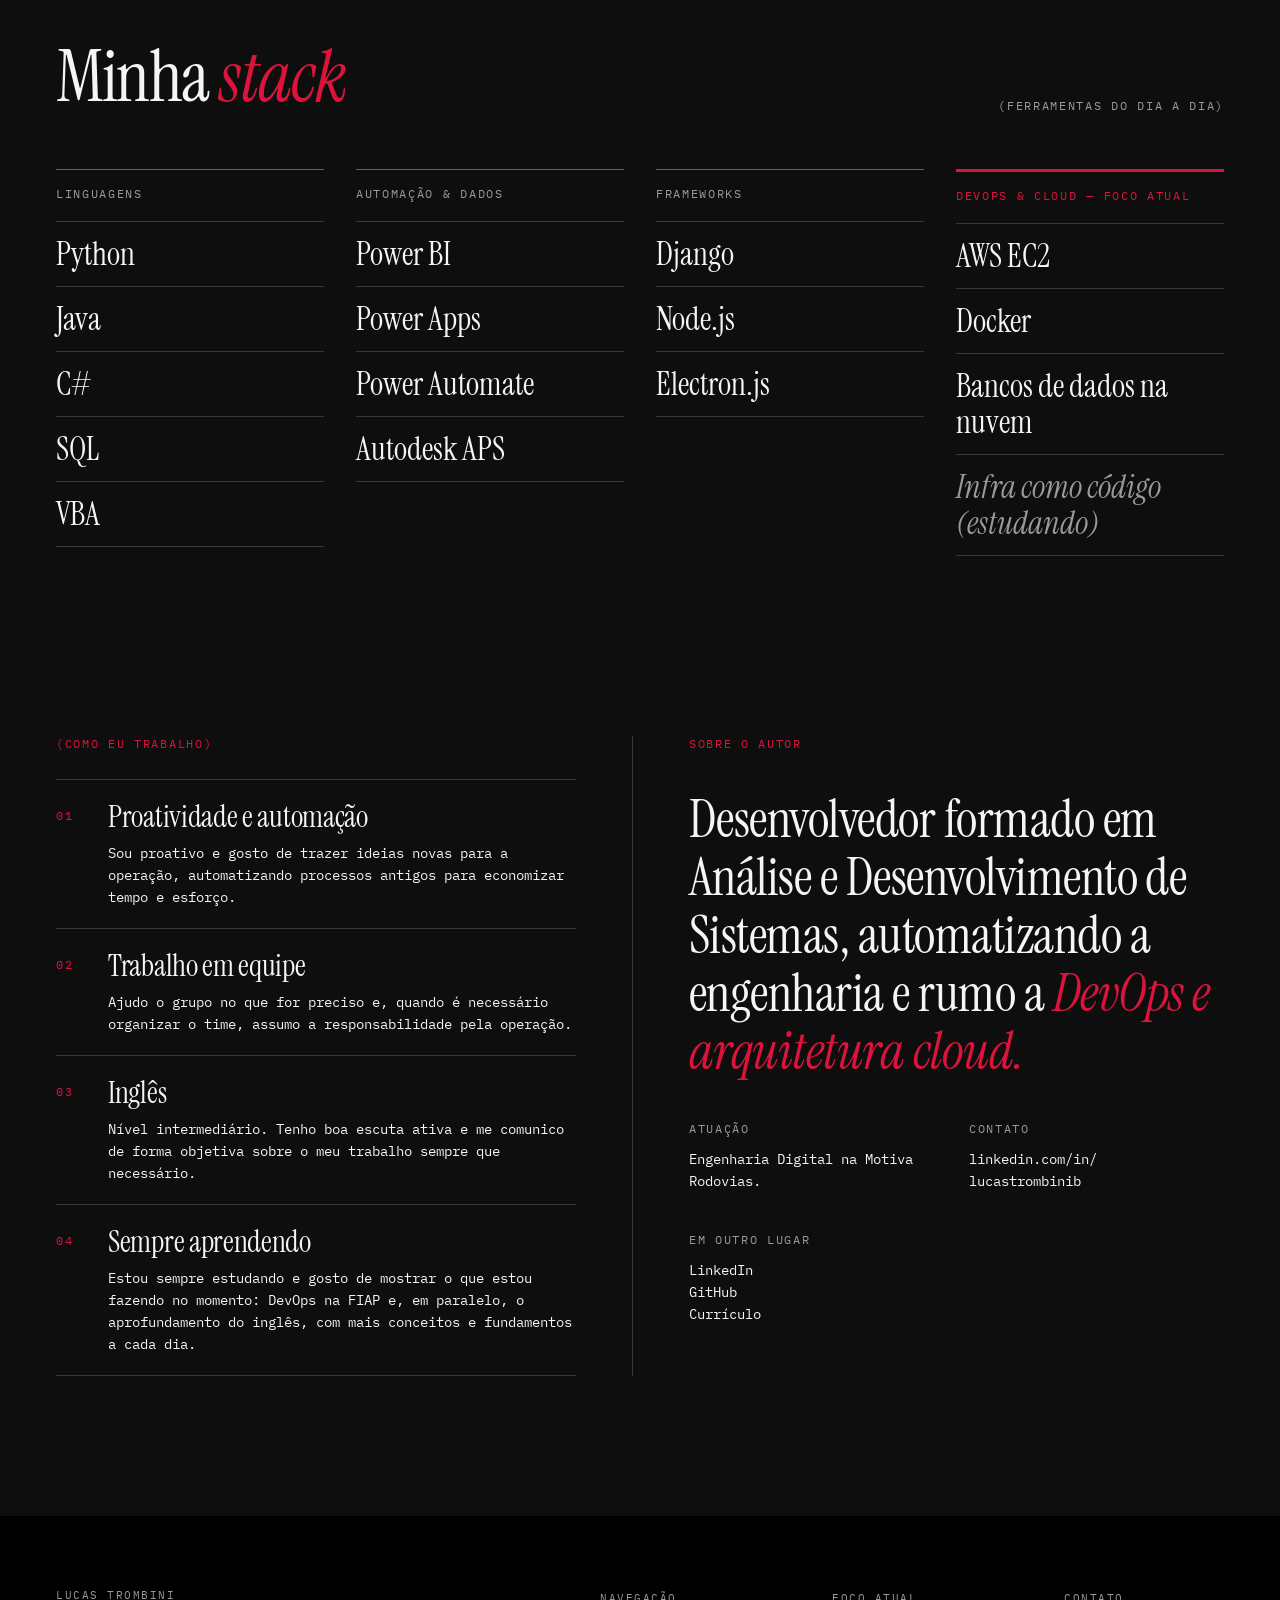
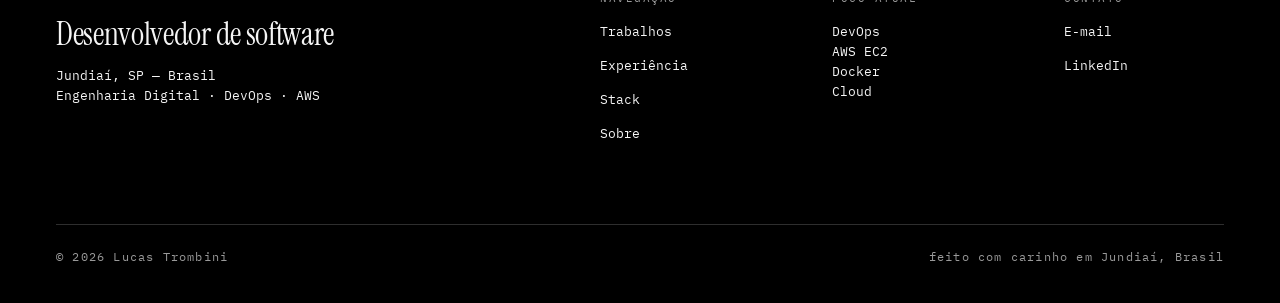
==== commit 91195976: "PortLusq_favicon" ====
--- a/index.html
+++ b/index.html
@@ -4,6 +4,7 @@
   <meta charset="utf-8">
   <meta name="viewport" content="width=device-width, initial-scale=1">
   <title>Lucas Trombini — Portfólio</title>
+  <link rel="icon" type="image/png" sizes="192x192" href="icon-192.png">
   <meta name="description" content="Portfólio de Lucas Trombini, desenvolvedor de software em Jundiaí/SP. Automações, engenharia digital, DevOps e AWS.">
   <link rel="alternate" hreflang="en" href="en/index.html">
   <link rel="alternate" hreflang="pt-BR" href="index.html">
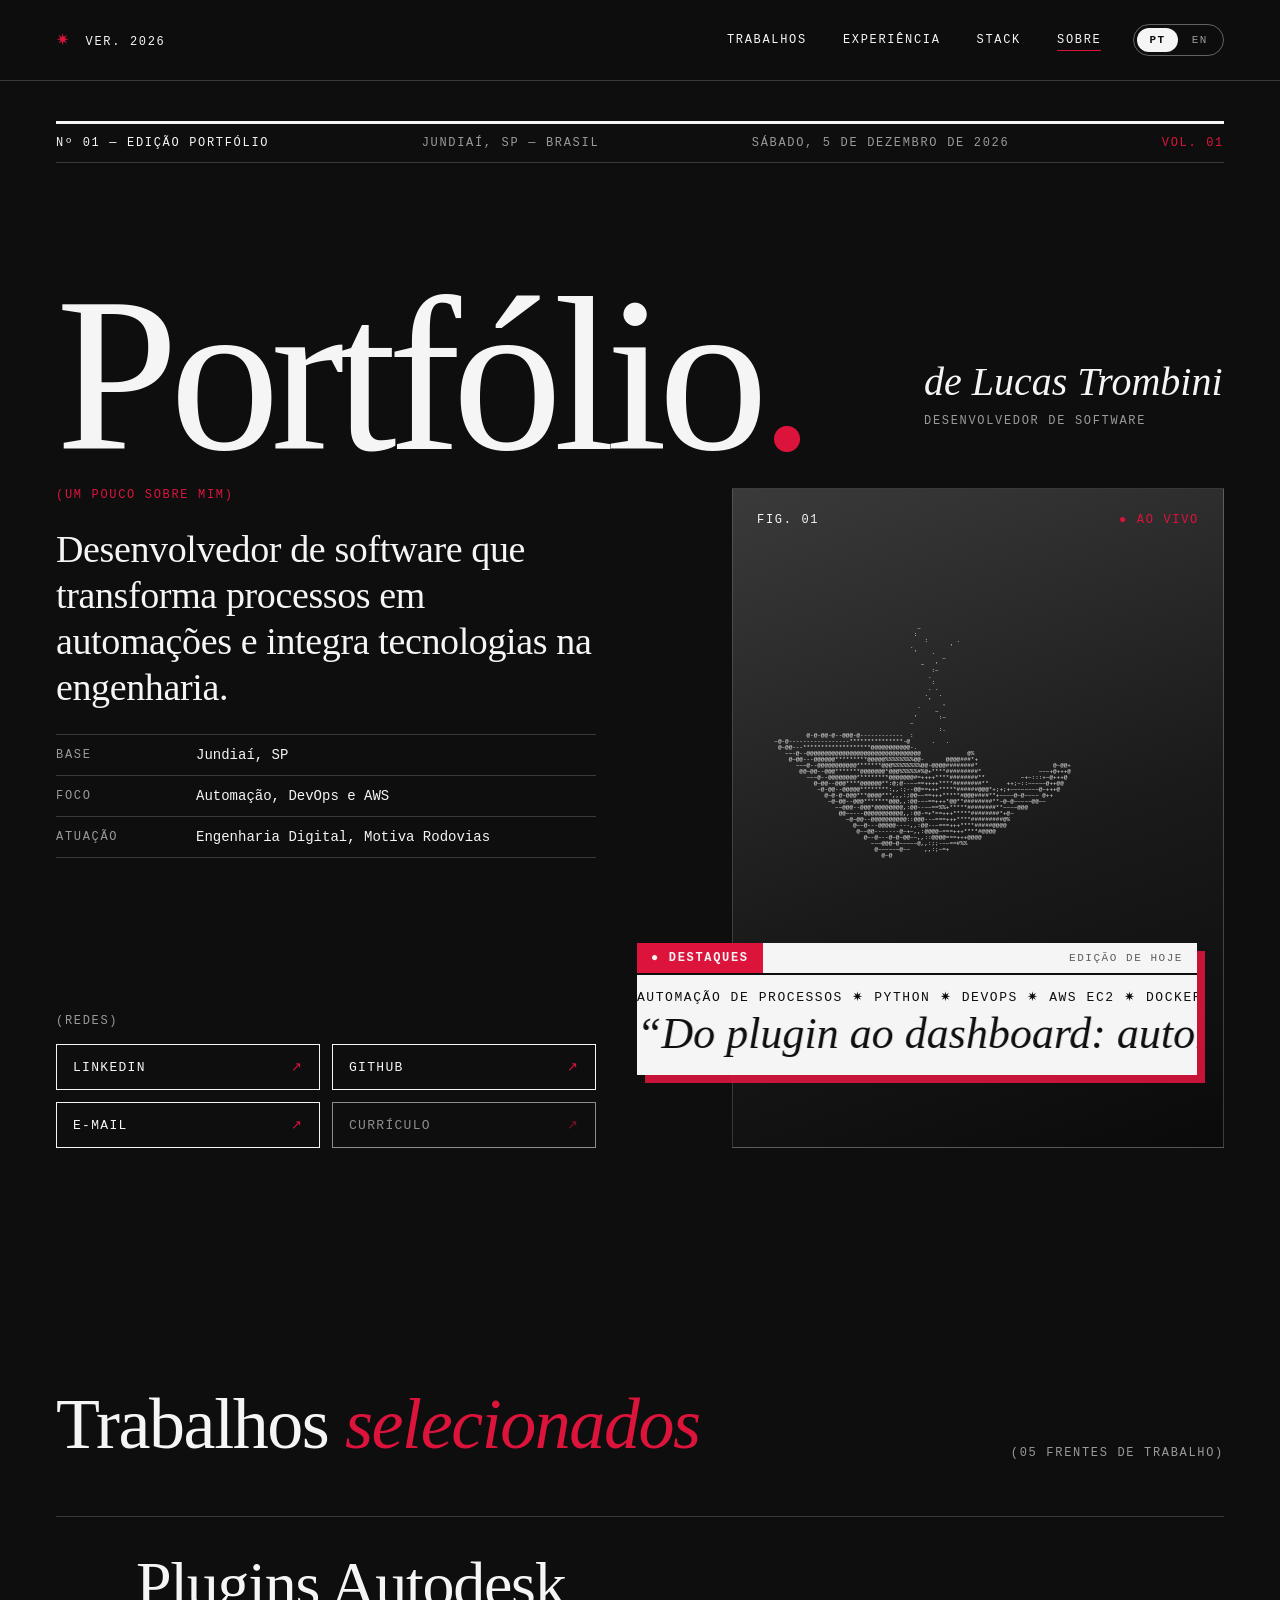
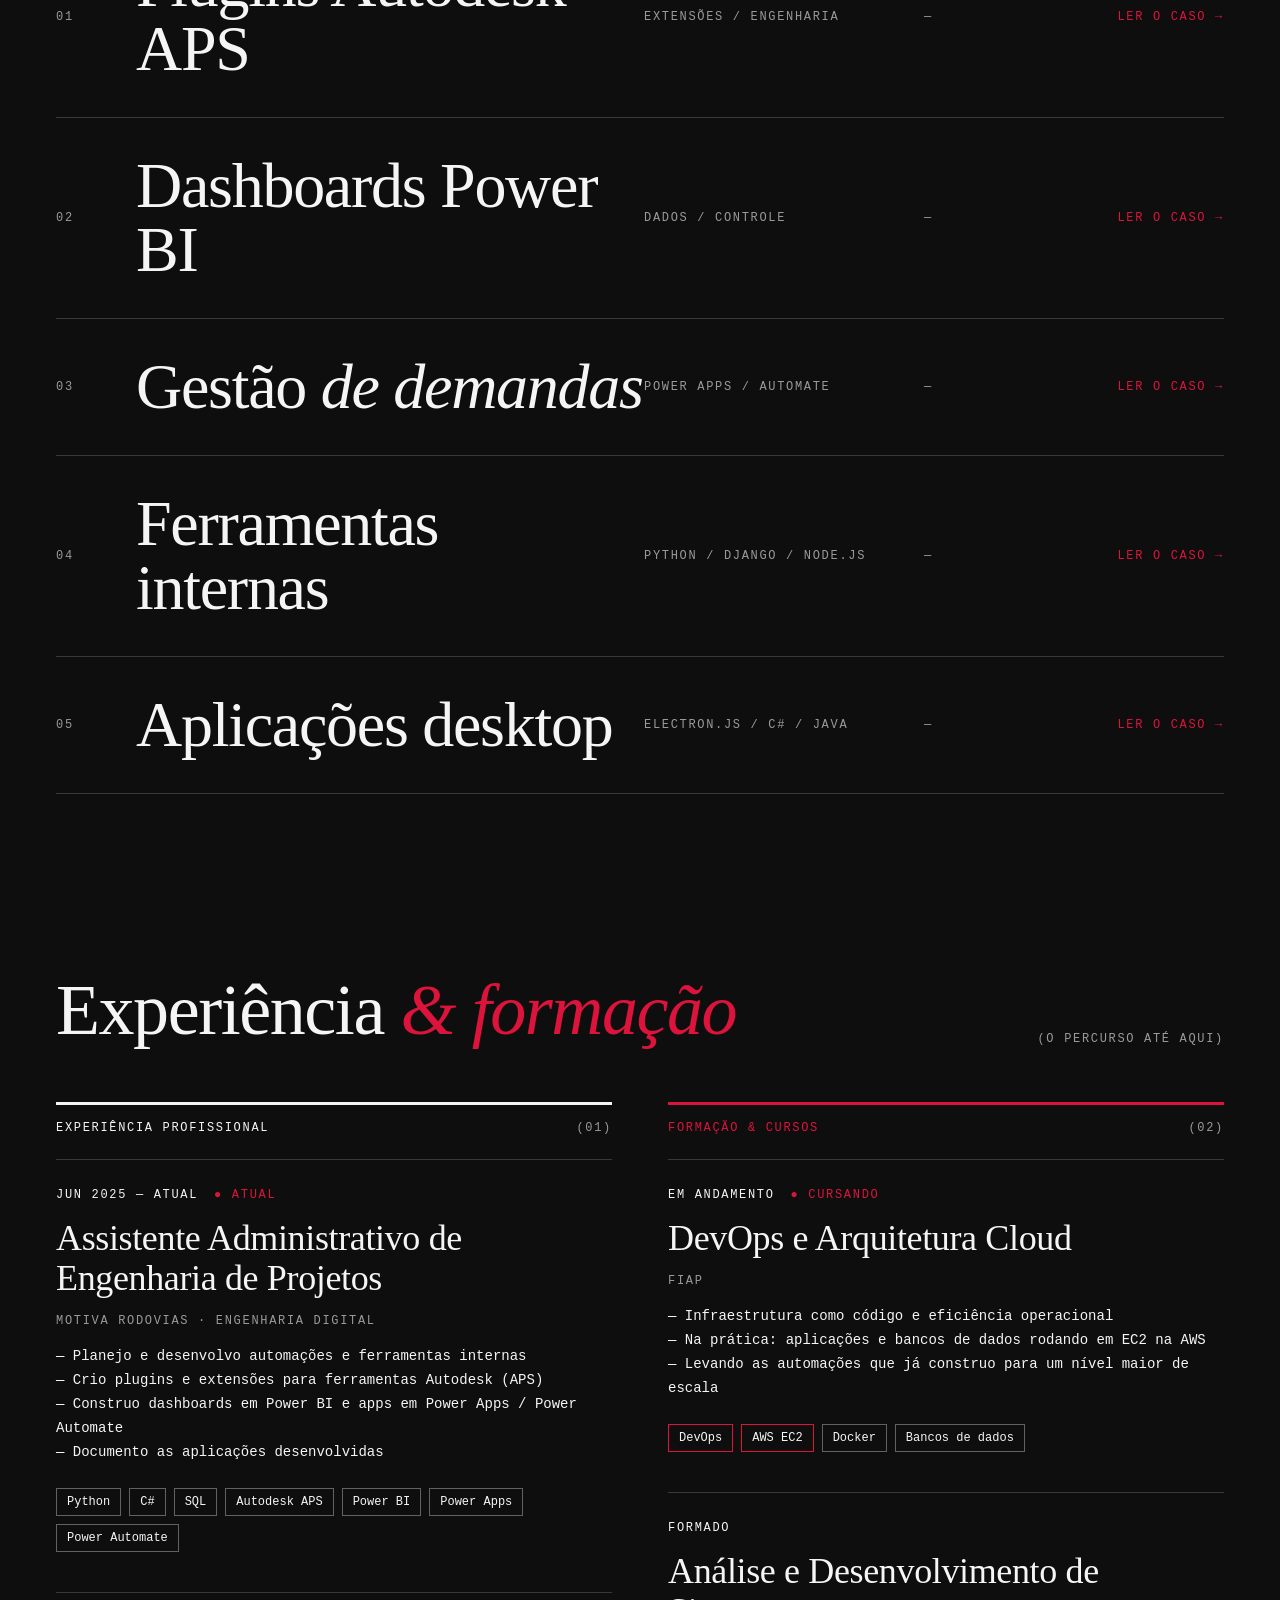
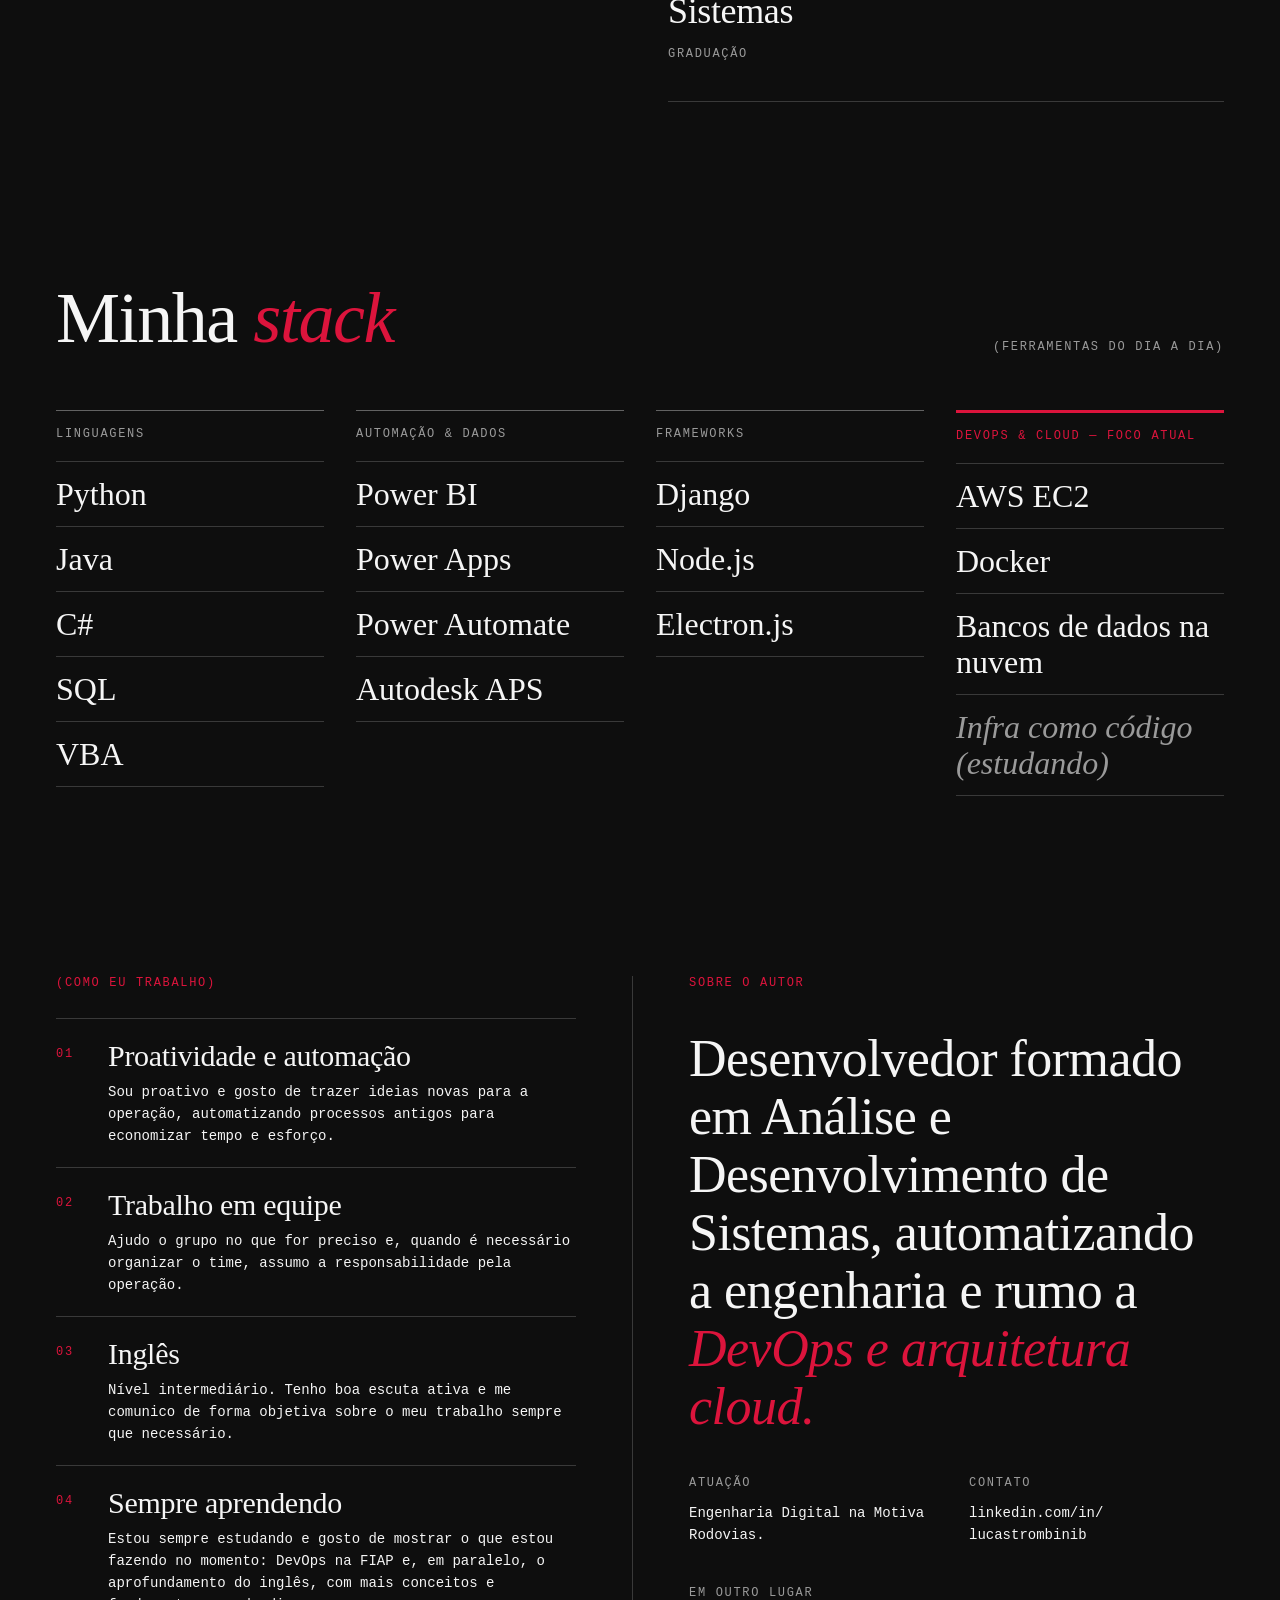
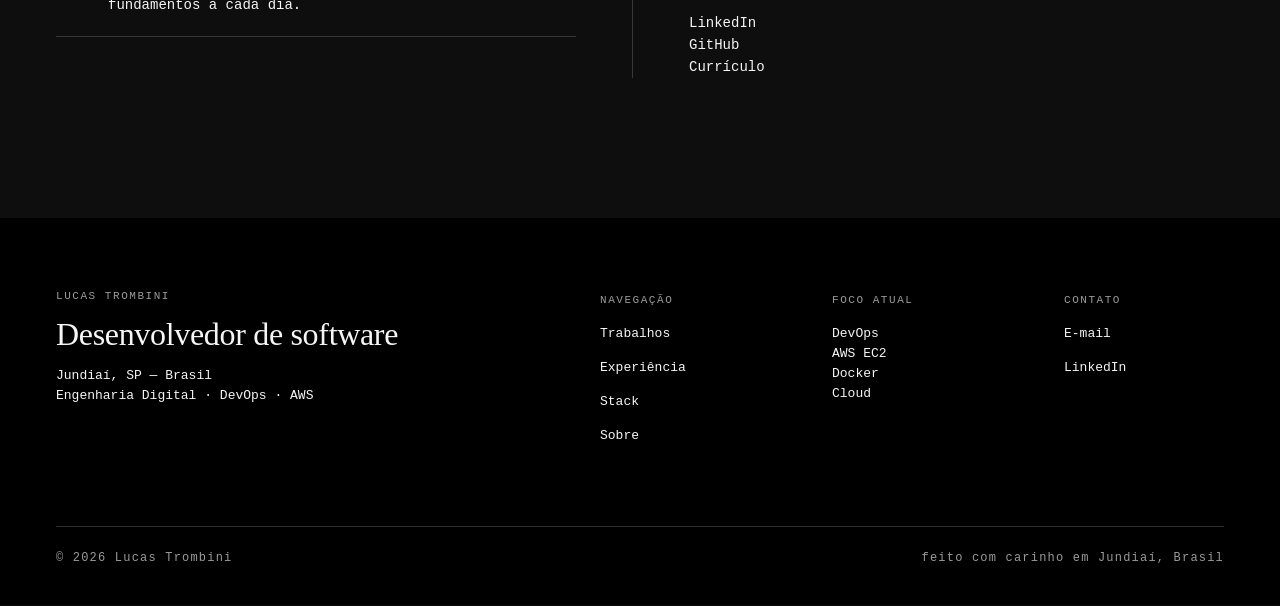
==== commit f51ef434: "PortLusq_GitHubActivity Seção "Atividade no GitHub" com heatmap em carmim, dados gerados por GitHub " ====
--- a/index.html
+++ b/index.html
@@ -3,6 +3,7 @@
 <head>
   <meta charset="utf-8">
   <meta name="viewport" content="width=device-width, initial-scale=1">
+  <meta http-equiv="Content-Security-Policy" content="default-src 'self'; script-src 'self'; connect-src 'self'; style-src 'self' 'unsafe-inline' https://fonts.googleapis.com; font-src https://fonts.gstatic.com; img-src 'self' data:; object-src 'none'; base-uri 'self'; form-action 'none'">
   <title>Lucas Trombini — Portfólio</title>
   <link rel="icon" type="image/png" sizes="192x192" href="icon-192.png">
   <meta name="description" content="Portfólio de Lucas Trombini, desenvolvedor de software em Jundiaí/SP. Automações, engenharia digital, DevOps e AWS.">
@@ -191,6 +192,29 @@
       </div>
     </section>
 
+    <!-- GITHUB -->
+    <section class="section gh" id="github" data-src="data/github.json" hidden>
+      <div class="section-head reveal">
+        <h2 class="section-title">Atividade no <em class="accent">GitHub</em></h2>
+        <span class="label muted" data-gh="meta"></span>
+      </div>
+      <div class="gh-hero reveal">
+        <span class="gh-total accent" data-gh="total"></span>
+        <span class="gh-total-label muted">contribuições nos últimos 12 meses</span>
+      </div>
+      <dl class="gh-stats reveal">
+        <div><dd data-gh="active"></dd><dt class="label muted">dias com contribuição</dt></div>
+        <div><dd data-gh="current"></dd><dt class="label muted">dias seguidos agora</dt></div>
+        <div><dd data-gh="longest"></dd><dt class="label muted">maior sequência (dias)</dt></div>
+        <div><dd data-gh="best"></dd><dt class="label muted">no melhor dia · <span data-gh="best-date"></span></dt></div>
+      </dl>
+      <div class="gh-scroll reveal">
+        <div class="gh-months"></div>
+        <div class="gh-grid" role="img" aria-label="Mapa de contribuições dos últimos 12 meses"></div>
+      </div>
+      <p class="label muted gh-note">(Dados do meu perfil, atualizados diariamente)</p>
+    </section>
+
     <!-- SOBRE -->
     <section class="section about" id="sobre">
       <div class="letter reveal">
--- a/styles.css
+++ b/styles.css
@@ -10,6 +10,12 @@
   --serif: "Instrument Serif", Georgia, serif;
   --mono: "IBM Plex Mono", ui-monospace, Menlo, Consolas, monospace;
   --gutter: 56px;
+  /* Heatmap do GitHub em escala de carmim */
+  --heat-0: rgba(255, 255, 255, 0.06);
+  --heat-1: color-mix(in srgb, var(--accent) 30%, var(--bg));
+  --heat-2: color-mix(in srgb, var(--accent) 55%, var(--bg));
+  --heat-3: color-mix(in srgb, var(--accent) 78%, var(--bg));
+  --heat-4: var(--accent);
 }
 
 * { box-sizing: border-box; margin: 0; padding: 0; }
@@ -139,6 +145,25 @@
 .section + .section { padding-top: 140px; }
 .section-head { display: flex; justify-content: space-between; align-items: flex-end; gap: 24px; margin-bottom: 56px; flex-wrap: wrap; }
 .section-title { font-family: var(--serif); font-weight: 400; font-size: 72px; line-height: 72px; letter-spacing: -0.02em; }
+
+/* GitHub */
+.gh-hero { display: flex; align-items: flex-end; gap: 32px; flex-wrap: wrap; padding: 12px 0 40px; border-top: 3px solid var(--paper); }
+.gh-total { font-family: var(--serif); font-size: 200px; line-height: 0.85; letter-spacing: -0.04em; }
+.gh-total-label { font-family: var(--serif); font-size: 32px; line-height: 38px; max-width: 320px; padding-bottom: 12px; }
+.gh-stats { display: grid; grid-template-columns: repeat(4, 1fr); border-top: 1px solid var(--line); border-bottom: 1px solid var(--line); }
+.gh-stats > div { display: flex; flex-direction: column; gap: 8px; padding: 28px 24px; }
+.gh-stats > div + div { border-left: 1px solid var(--line); }
+.gh-stats dd { font-family: var(--serif); font-size: 56px; line-height: 56px; }
+.gh-scroll { margin-top: 48px; overflow-x: auto; padding-bottom: 8px; scrollbar-color: var(--line-strong) transparent; }
+.gh-months, .gh-grid { display: grid; grid-template-columns: repeat(53, 14px); column-gap: 4px; width: max-content; }
+.gh-months { margin-bottom: 10px; font-size: 10px; }
+.gh-grid { grid-template-rows: repeat(7, 14px); row-gap: 4px; }
+.gh-cell { border-radius: 2px; background: var(--heat-0); }
+.gh-cell[data-level="1"] { background: var(--heat-1); }
+.gh-cell[data-level="2"] { background: var(--heat-2); }
+.gh-cell[data-level="3"] { background: var(--heat-3); }
+.gh-cell[data-level="4"] { background: var(--heat-4); }
+.gh-note { margin-top: 32px; }
 
 /* Works */
 .work {
@@ -254,6 +279,10 @@
   .author { padding-left: 0; border-left: 0; border-top: 1px solid var(--line); padding-top: 40px; }
   .author-lead { font-size: 40px; line-height: 46px; }
   .work-name { font-size: 48px; line-height: 52px; }
+  .gh-total { font-size: 140px; }
+  .gh-stats { grid-template-columns: repeat(2, 1fr); }
+  .gh-stats > div:nth-child(3) { border-left: 0; }
+  .gh-stats > div:nth-child(n+3) { border-top: 1px solid var(--line); }
   .work .kind { width: 200px; }
 }
 @media (max-width: 700px) {
@@ -283,6 +312,10 @@
   .work .go { width: auto; margin-left: 40px; text-align: left; }
   .entry-title { font-size: 30px; line-height: 34px; }
   .stack-grid { grid-template-columns: 1fr; }
+  .gh-total { font-size: 96px; }
+  .gh-total-label { font-size: 24px; line-height: 30px; }
+  .gh-stats > div { padding: 20px 16px; }
+  .gh-stats dd { font-size: 40px; line-height: 40px; }
   .author-lead { font-size: 32px; line-height: 38px; }
   .footer-cols { gap: 40px; }
 }
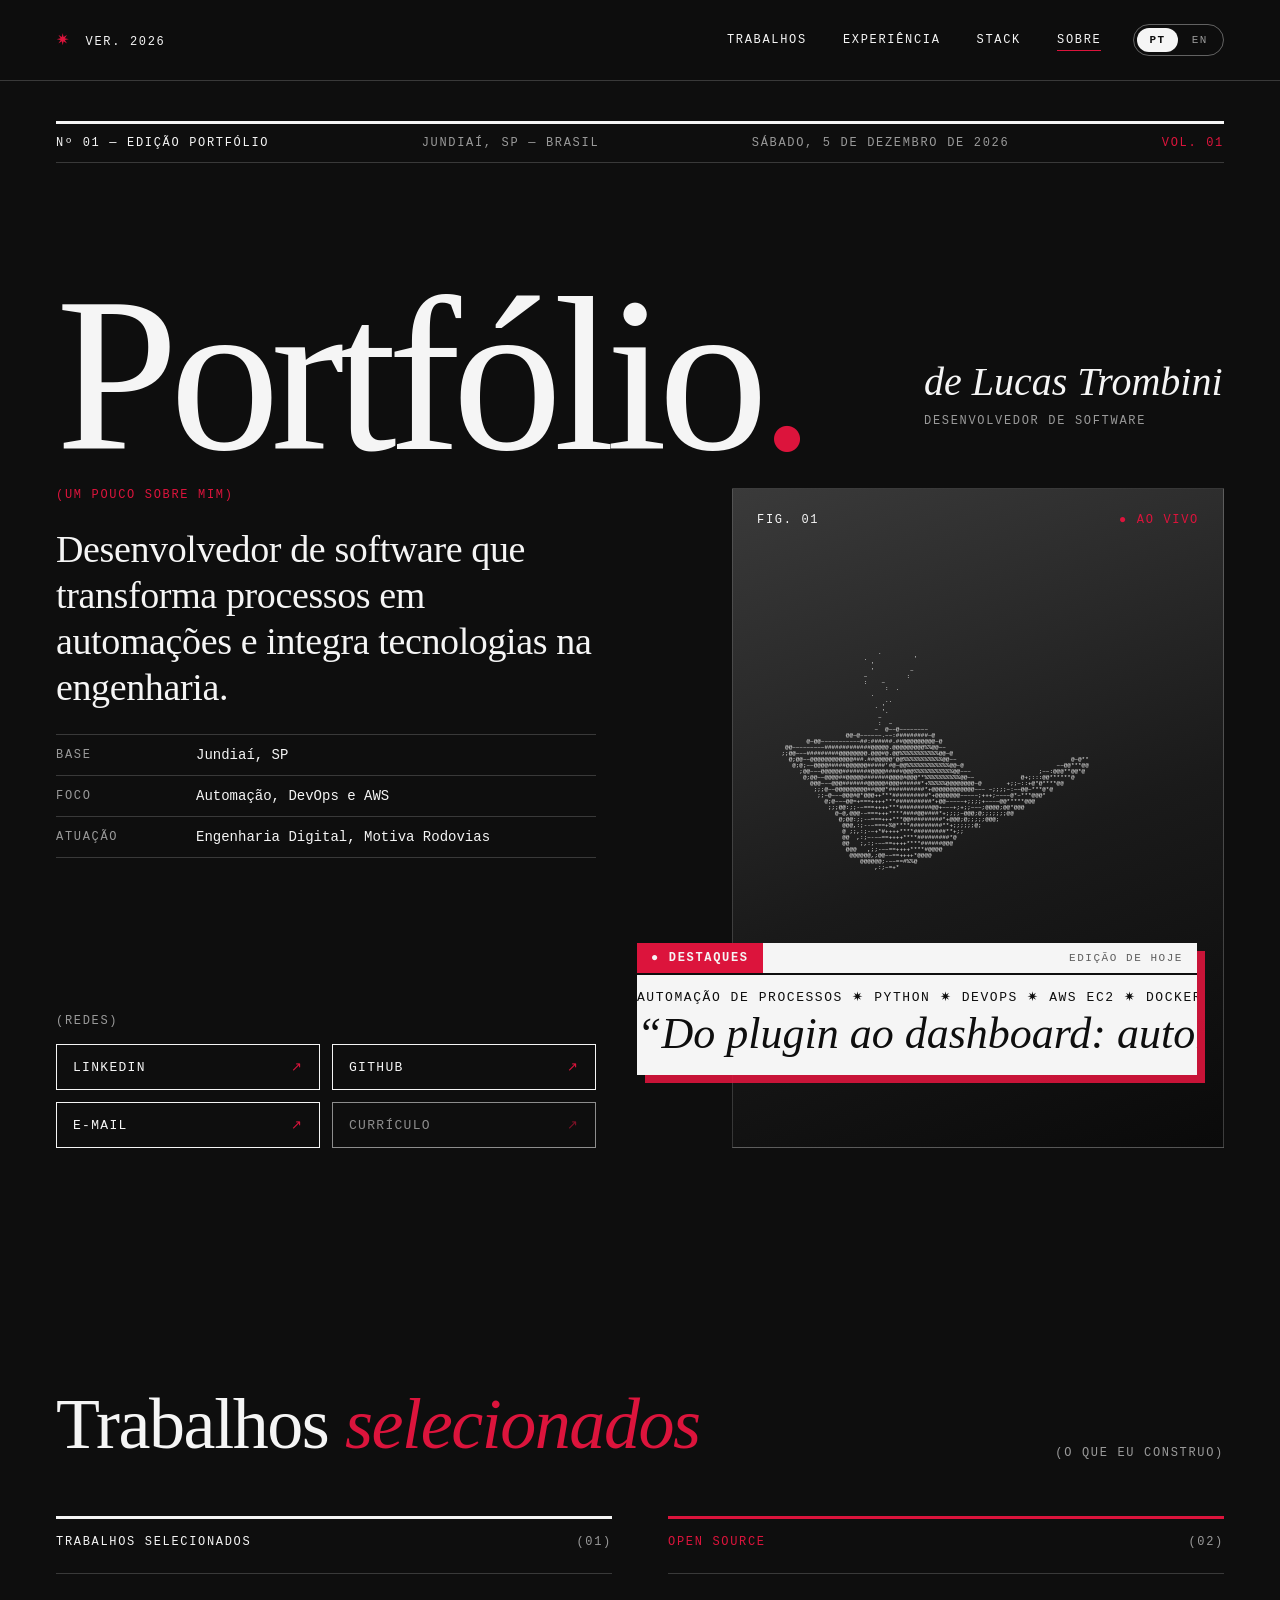
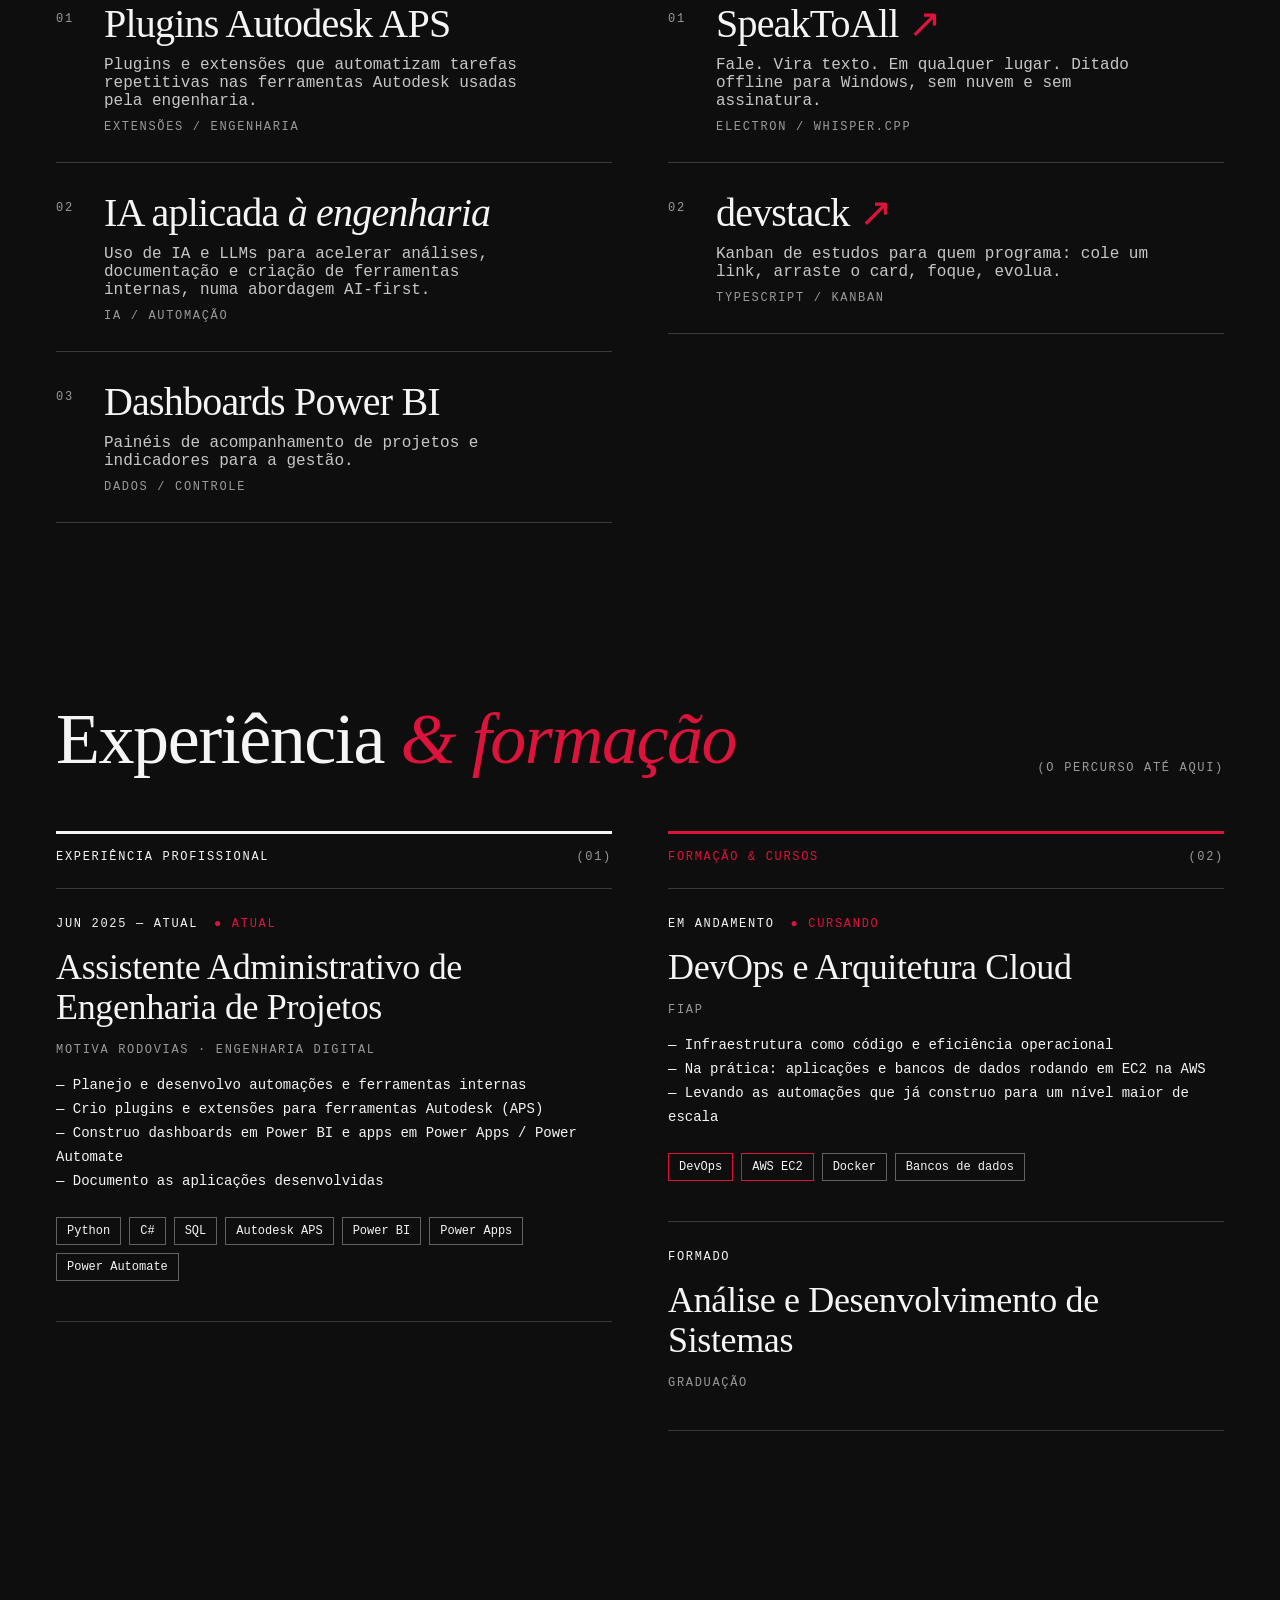
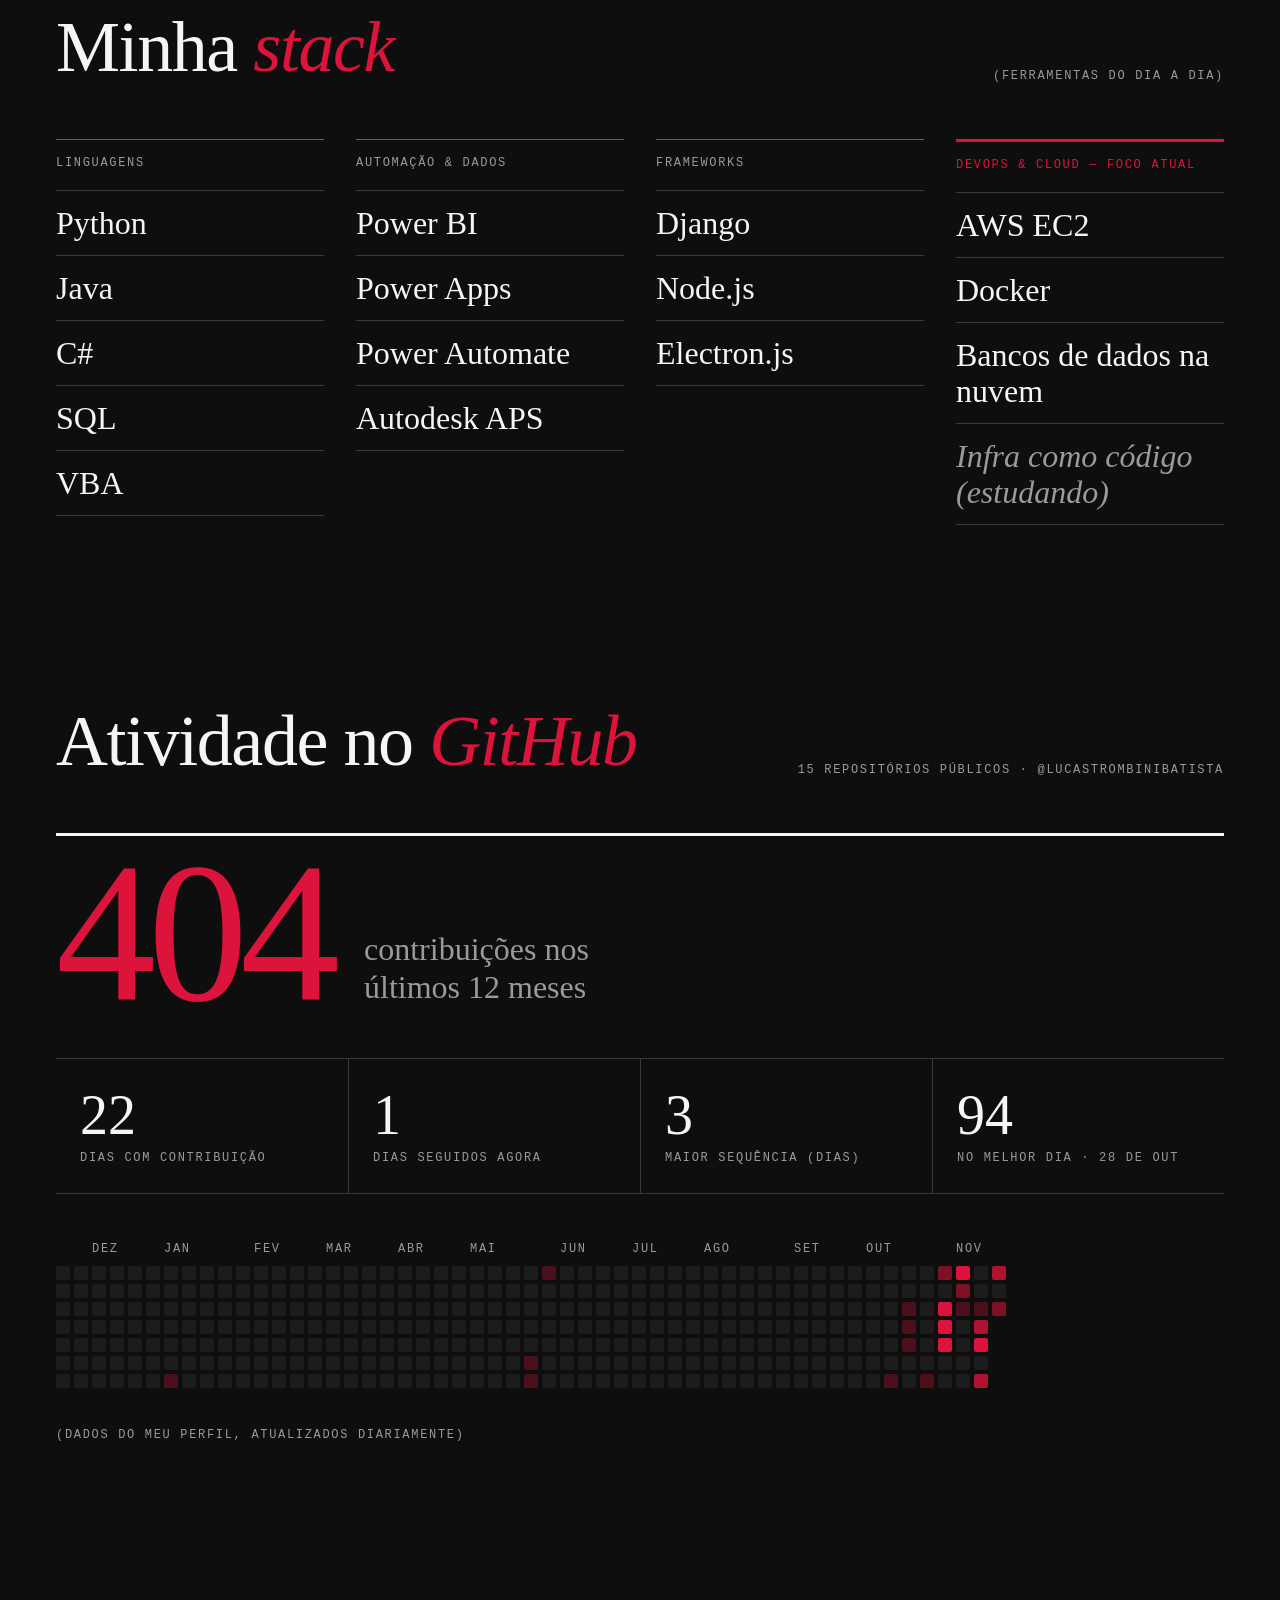
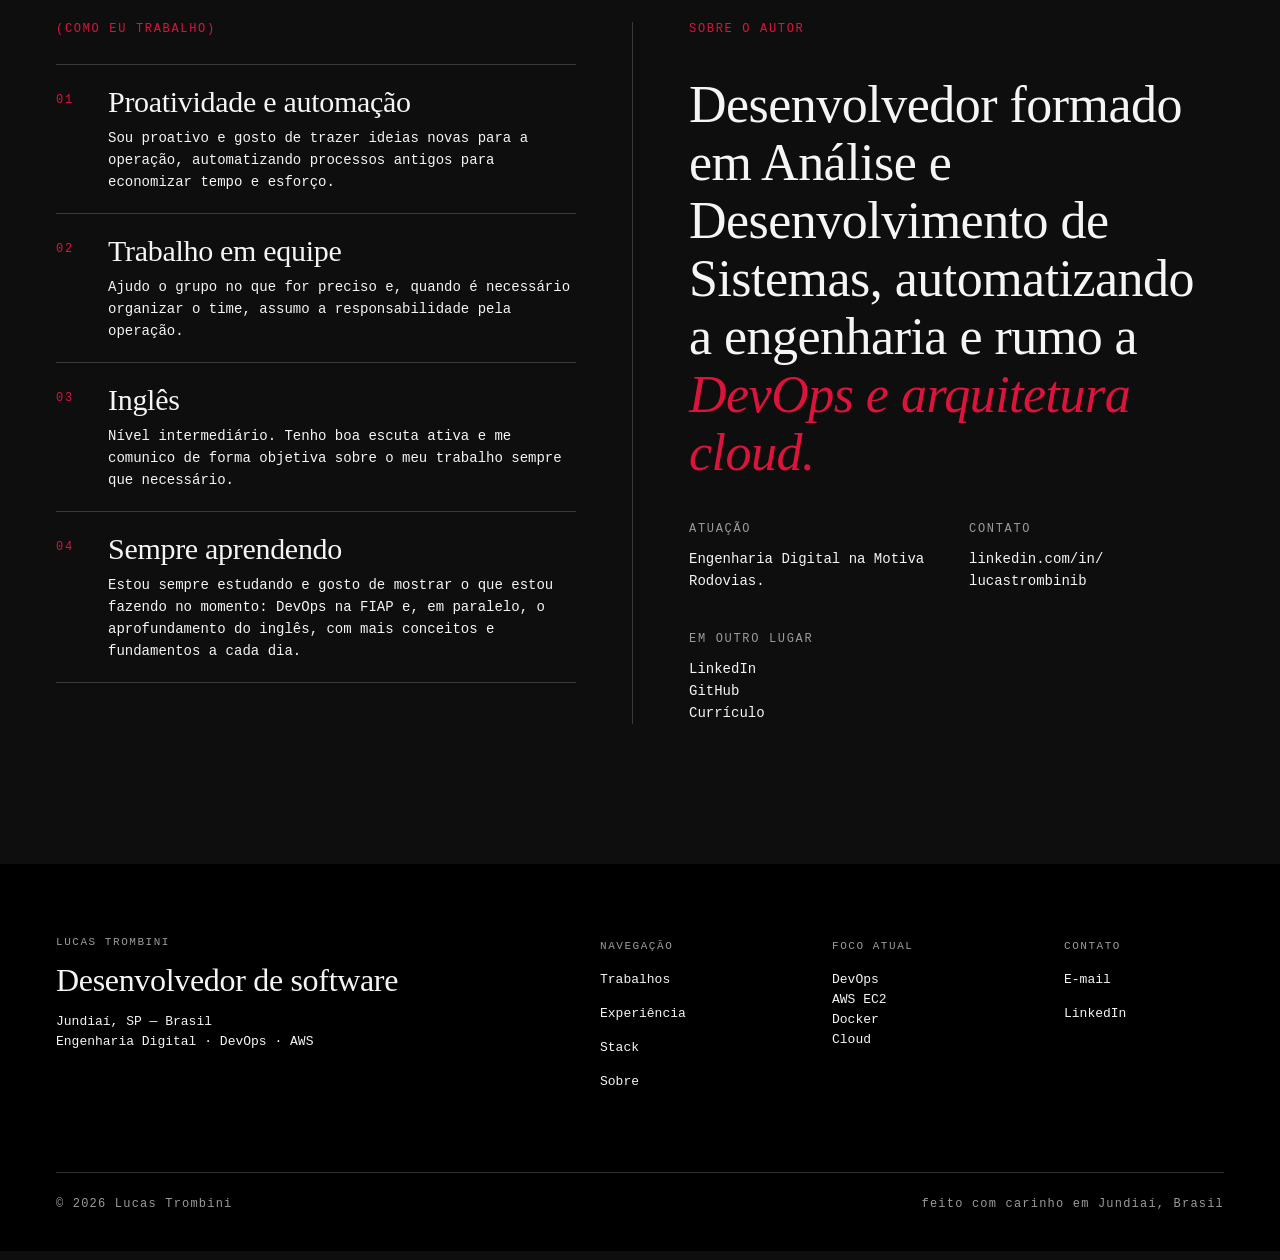
==== commit 3016713b: "PortLusq_Trabalhos: duas colunas com trabalhos selecionados e open source" ====
--- a/index.html
+++ b/index.html
@@ -105,15 +105,25 @@
     <section class="section" id="trabalhos">
       <div class="section-head reveal">
         <h2 class="section-title">Trabalhos <em class="accent">selecionados</em></h2>
-        <span class="label muted">(05 frentes de trabalho)</span>
-      </div>
-      <ol class="works">
-        <li class="work reveal"><span class="idx label muted">01</span><span class="work-name">Plugins Autodesk APS</span><span class="label muted kind">Extensões / Engenharia</span><span class="label muted year">—</span><span class="label accent go">Ler o caso →</span></li>
-        <li class="work reveal"><span class="idx label muted">02</span><span class="work-name">Dashboards Power BI</span><span class="label muted kind">Dados / Controle</span><span class="label muted year">—</span><span class="label accent go">Ler o caso →</span></li>
-        <li class="work reveal"><span class="idx label muted">03</span><span class="work-name">Gestão <em>de demandas</em></span><span class="label muted kind">Power Apps / Automate</span><span class="label muted year">—</span><span class="label accent go">Ler o caso →</span></li>
-        <li class="work reveal"><span class="idx label muted">04</span><span class="work-name">Ferramentas internas</span><span class="label muted kind">Python / Django / Node.js</span><span class="label muted year">—</span><span class="label accent go">Ler o caso →</span></li>
-        <li class="work reveal"><span class="idx label muted">05</span><span class="work-name">Aplicações desktop</span><span class="label muted kind">Electron.js / C# / Java</span><span class="label muted year">—</span><span class="label accent go">Ler o caso →</span></li>
-      </ol>
+        <span class="label muted">(o que eu construo)</span>
+      </div>
+      <div class="two-cols">
+        <div class="col col-white reveal">
+          <div class="col-head"><span class="label strong">Trabalhos selecionados</span><span class="label muted">(01)</span></div>
+          <ol class="works works-compact">
+            <li class="work reveal"><span class="idx label muted">01</span><div class="work-body"><span class="work-name">Plugins Autodesk APS</span><p class="work-desc">Plugins e extensões que automatizam tarefas repetitivas nas ferramentas Autodesk usadas pela engenharia.</p><span class="label muted kind">Extensões / Engenharia</span></div></li>
+            <li class="work reveal"><span class="idx label muted">02</span><div class="work-body"><span class="work-name">IA aplicada <em>à engenharia</em></span><p class="work-desc">Uso de IA e LLMs para acelerar análises, documentação e criação de ferramentas internas, numa abordagem AI-first.</p><span class="label muted kind">IA / Automação</span></div></li>
+            <li class="work reveal"><span class="idx label muted">03</span><div class="work-body"><span class="work-name">Dashboards Power BI</span><p class="work-desc">Painéis de acompanhamento de projetos e indicadores para a gestão.</p><span class="label muted kind">Dados / Controle</span></div></li>
+          </ol>
+        </div>
+        <div class="col col-red reveal" style="--d:.12s">
+          <div class="col-head"><span class="label accent">Open source</span><span class="label muted">(02)</span></div>
+          <ol class="works works-compact">
+            <li class="work reveal"><span class="idx label muted">01</span><div class="work-body"><a class="work-name" href="https://github.com/LucasTrombiniBatista/SpeakToAll" target="_blank" rel="noopener noreferrer">SpeakToAll <span class="accent">↗</span></a><p class="work-desc">Fale. Vira texto. Em qualquer lugar. Ditado offline para Windows, sem nuvem e sem assinatura.</p><span class="label muted kind">Electron / whisper.cpp</span></div></li>
+            <li class="work reveal"><span class="idx label muted">02</span><div class="work-body"><a class="work-name" href="https://github.com/LucasTrombiniBatista/devstack" target="_blank" rel="noopener noreferrer">devstack <span class="accent">↗</span></a><p class="work-desc">Kanban de estudos para quem programa: cole um link, arraste o card, foque, evolua.</p><span class="label muted kind">TypeScript / Kanban</span></div></li>
+          </ol>
+        </div>
+      </div>
     </section>
 
     <!-- EXPERIÊNCIA E FORMAÇÃO -->
--- a/styles.css
+++ b/styles.css
@@ -257,6 +257,14 @@
 .js .col.reveal.in { border-top-color: inherit; }
 .js .col-white.reveal.in { border-top-color: var(--paper); }
 .js .col-red.reveal.in { border-top-color: var(--accent); }
+
+/* Works: compact two-column variant */
+.works-compact .work { align-items: flex-start; padding: 28px 0; }
+.works-compact .work .idx { width: 48px; padding-top: 10px; }
+.work-body { flex: 1; min-width: 0; display: flex; flex-direction: column; gap: 10px; }
+.works-compact .work-name { font-size: 40px; line-height: 44px; color: inherit; text-decoration: none; }
+.work-desc { margin: 0; max-width: 46ch; opacity: .8; }
+.works-compact .work .kind { width: auto; display: block; }
 
 @media (prefers-reduced-motion: reduce) {
   html { scroll-behavior: auto; }
@@ -309,6 +317,8 @@
   .work .idx { width: 40px; }
   .work-name { font-size: 36px; line-height: 40px; flex-basis: calc(100% - 40px); }
   .work .kind, .work .year { display: none; }
+  .works-compact .work .kind { display: block; }
+  .works-compact .work-name { font-size: 32px; line-height: 36px; flex-basis: auto; }
   .work .go { width: auto; margin-left: 40px; text-align: left; }
   .entry-title { font-size: 30px; line-height: 34px; }
   .stack-grid { grid-template-columns: 1fr; }
